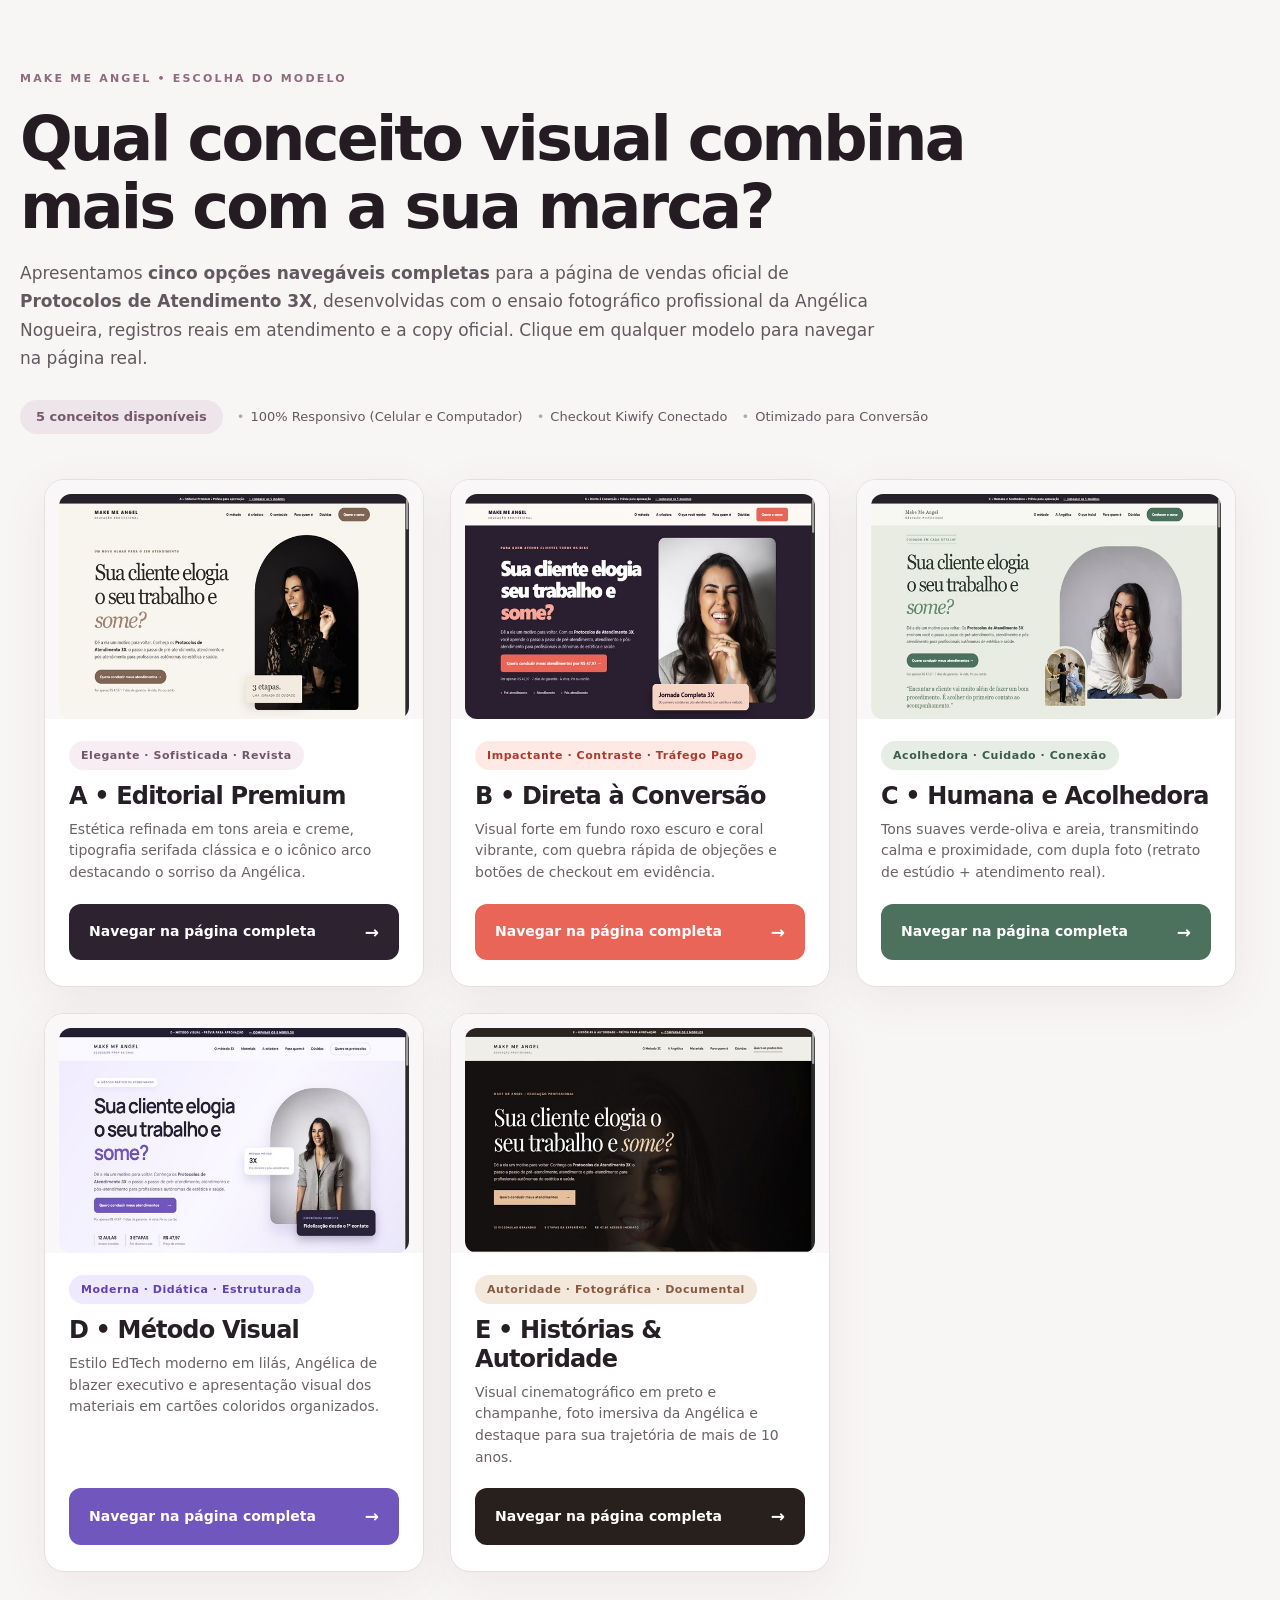
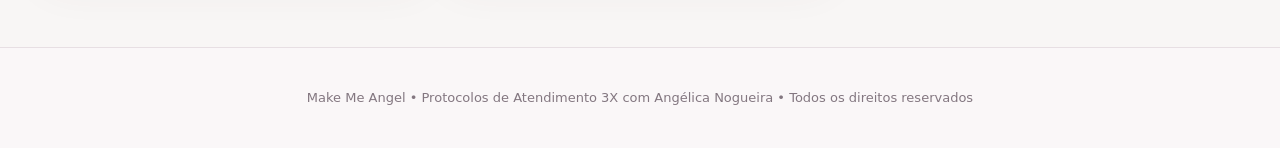
==== index.html @ 48aa1363 "Add files via upload" ====
<!doctype html>
<html lang="pt-BR">
<head>
  <meta charset="utf-8">
  <meta name="viewport" content="width=device-width,initial-scale=1">
  <meta name="robots" content="noindex,nofollow">
  <title>Make Me Angel — Modelos de Landing Page (Protocolos 3X)</title>
  <meta name="description" content="Cinco conceitos visuais completos para a página de vendas de Protocolos de Atendimento 3X com Angélica Nogueira.">
  <style>
    * { box-sizing: border-box; }
    body {
      background: #f8f6f5;
      color: #261f25;
      margin: 0;
      font: 16px/1.55 system-ui, -apple-system, "Segoe UI", Arial, sans-serif;
      -webkit-font-smoothing: antialiased;
    }
    a { color: inherit; }
    .wrap {
      max-width: 1240px;
      margin: 0 auto;
      padding: 0 24px;
    }
    .intro {
      padding: 70px 0 45px;
    }
    .eyebrow {
      font-weight: 850;
      font-size: 11px;
      letter-spacing: .2em;
      color: #906b7f;
      text-transform: uppercase;
    }
    .intro h1 {
      font-size: clamp(34px, 5vw, 62px);
      line-height: 1.1;
      letter-spacing: -.045em;
      max-width: 960px;
      margin: 18px 0;
      color: #241c22;
    }
    .intro p {
      color: #63585f;
      max-width: 860px;
      font-size: 17px;
      line-height: 1.65;
      margin: 0;
    }
    .intro .sub {
      display: flex;
      align-items: center;
      gap: 14px;
      margin-top: 28px;
      color: #675760;
      font-size: 13px;
      flex-wrap: wrap;
    }
    .intro .sub strong {
      border-radius: 90px;
      background: #eee5ea;
      color: #77576e;
      padding: 7px 16px;
      font-weight: 800;
    }
    .intro .sub span {
      display: inline-flex;
      align-items: center;
      gap: 6px;
    }
    .intro .sub span:before {
      content: "•";
      color: #b5a4ae;
    }
    .cards {
      display: grid;
      grid-template-columns: repeat(auto-fit, minmax(340px, 1fr));
      gap: 26px;
      padding-bottom: 75px;
    }
    .card {
      display: flex;
      flex-direction: column;
      background: white;
      border-radius: 20px;
      overflow: hidden;
      box-shadow: 0 12px 45px rgba(85, 58, 68, 0.08);
      border: 1px solid #e6dfe2;
      transition: transform .2s ease, box-shadow .2s ease;
    }
    .card:hover {
      transform: translateY(-4px);
      box-shadow: 0 20px 55px rgba(85, 58, 68, 0.14);
    }
    .image {
      display: block;
      padding: 14px 14px 0;
      background: #faf7f8;
    }
    .image img {
      width: 100%;
      height: 225px;
      object-fit: cover;
      object-position: top;
      border-radius: 12px;
      display: block;
      transition: filter .2s ease;
    }
    .card:hover .image img {
      filter: brightness(1.02);
    }
    .card-content {
      display: flex;
      flex: 1;
      flex-direction: column;
      padding: 22px 24px 26px;
    }
    .card h2 {
      font-size: 24px;
      line-height: 1.2;
      letter-spacing: -.035em;
      margin: 12px 0 8px;
    }
    .card p {
      color: #6b6166;
      font-size: 14px;
      line-height: 1.55;
      margin: 0 0 20px;
      flex: 1;
      min-height: 60px;
    }
    .pill {
      align-self: flex-start;
      color: #705668;
      background: #f7edf3;
      border-radius: 30px;
      padding: 6px 12px;
      font-size: 11px;
      font-weight: 800;
      letter-spacing: .05em;
    }
    .btn-group {
      display: flex;
      flex-direction: column;
      gap: 9px;
      margin-top: auto;
    }
    .button {
      display: flex;
      align-items: center;
      justify-content: space-between;
      text-decoration: none;
      background: #2d2230;
      color: #fff;
      border-radius: 12px;
      padding: 15px 20px;
      font-size: 14px;
      font-weight: 800;
      transition: background .15s ease, transform .15s ease;
    }
    .button:hover {
      background: #6b485d;
      transform: translateY(-1px);
    }
    .button span {
      font-size: 17px;
      transition: transform .15s ease;
    }
    .button:hover span {
      transform: translateX(4px);
    }
    footer {
      text-align: center;
      padding: 40px 24px;
      color: #837780;
      font-size: 13px;
      border-top: 1px solid #e7dfe3;
      background: #faf7f8;
    }
    @media (max-width: 768px) {
      .intro {
        padding: 45px 0 25px;
      }
      .intro h1 {
        font-size: 32px;
      }
      .cards {
        grid-template-columns: 1fr;
      }
    }
  </style>
</head>
<body>
  <header class="wrap intro">
    <div class="eyebrow">MAKE ME ANGEL • ESCOLHA DO MODELO</div>
    <h1>Qual conceito visual combina mais com a sua marca?</h1>
    <p>Apresentamos <strong>cinco opções navegáveis completas</strong> para a página de vendas oficial de <strong>Protocolos de Atendimento 3X</strong>, desenvolvidas com o ensaio fotográfico profissional da Angélica Nogueira, registros reais em atendimento e a copy oficial. Clique em qualquer modelo para navegar na página real.</p>
    <div class="sub">
      <strong>5 conceitos disponíveis</strong>
      <span>100% Responsivo (Celular e Computador)</span>
      <span>Checkout Kiwify Conectado</span>
      <span>Otimizado para Conversão</span>
    </div>
  </header>

  <main class="wrap">
    <section class="cards">
      <!-- Modelo A -->
      <article class="card">
        <a class="image" href="01-editorial/index.html">
          <img src="assets/preview-editorial.jpg" alt="Modelo A: Editorial Premium" loading="lazy">
        </a>
        <div class="card-content">
          <span class="pill">Elegante · Sofisticada · Revista</span>
          <h2>A • Editorial Premium</h2>
          <p>Estética refinada em tons areia e creme, tipografia serifada clássica e o icônico arco destacando o sorriso da Angélica.</p>
          <div class="btn-group">
            <a class="button" href="01-editorial/index.html">
              Navegar na página completa <span>→</span>
            </a>
          </div>
        </div>
      </article>

      <!-- Modelo B -->
      <article class="card">
        <a class="image" href="02-conversao/index.html">
          <img src="assets/preview-conversao.jpg" alt="Modelo B: Direta à Conversão" loading="lazy">
        </a>
        <div class="card-content">
          <span class="pill" style="background:#ffe9e5;color:#aa3a2e">Impactante · Contraste · Tráfego Pago</span>
          <h2>B • Direta à Conversão</h2>
          <p>Visual forte em fundo roxo escuro e coral vibrante, com quebra rápida de objeções e botões de checkout em evidência.</p>
          <div class="btn-group">
            <a class="button" href="02-conversao/index.html" style="background:#e96558">
              Navegar na página completa <span>→</span>
            </a>
          </div>
        </div>
      </article>

      <!-- Modelo C -->
      <article class="card">
        <a class="image" href="03-humana/index.html">
          <img src="assets/preview-humana.jpg" alt="Modelo C: Humana e Acolhedora" loading="lazy">
        </a>
        <div class="card-content">
          <span class="pill" style="background:#e6ede4;color:#3b5c47">Acolhedora · Cuidado · Conexão</span>
          <h2>C • Humana e Acolhedora</h2>
          <p>Tons suaves verde-oliva e areia, transmitindo calma e proximidade, com dupla foto (retrato de estúdio + atendimento real).</p>
          <div class="btn-group">
            <a class="button" href="03-humana/index.html" style="background:#4c715c">
              Navegar na página completa <span>→</span>
            </a>
          </div>
        </div>
      </article>

      <!-- Modelo D -->
      <article class="card">
        <a class="image" href="04-metodo-visual/index.html">
          <img src="assets/preview-metodo.jpg" alt="Modelo D: Método Visual" loading="lazy">
        </a>
        <div class="card-content">
          <span class="pill" style="background:#eee9fc;color:#6043b3">Moderna · Didática · Estruturada</span>
          <h2>D • Método Visual</h2>
          <p>Estilo EdTech moderno em lilás, Angélica de blazer executivo e apresentação visual dos materiais em cartões coloridos organizados.</p>
          <div class="btn-group">
            <a class="button" href="04-metodo-visual/index.html" style="background:#7156bd">
              Navegar na página completa <span>→</span>
            </a>
          </div>
        </div>
      </article>

      <!-- Modelo E -->
      <article class="card">
        <a class="image" href="05-historias-autoridade/index.html">
          <img src="assets/preview-historias.jpg" alt="Modelo E: Histórias e Autoridade" loading="lazy">
        </a>
        <div class="card-content">
          <span class="pill" style="background:#f4e7dc;color:#855a40">Autoridade · Fotográfica · Documental</span>
          <h2>E • Histórias & Autoridade</h2>
          <p>Visual cinematográfico em preto e champanhe, foto imersiva da Angélica e destaque para sua trajetória de mais de 10 anos.</p>
          <div class="btn-group">
            <a class="button" href="05-historias-autoridade/index.html" style="background:#28201c">
              Navegar na página completa <span>→</span>
            </a>
          </div>
        </div>
      </article>
    </section>
  </main>

  <footer>
    Make Me Angel • Protocolos de Atendimento 3X com Angélica Nogueira • Todos os direitos reservados
  </footer>
</body>
</html>
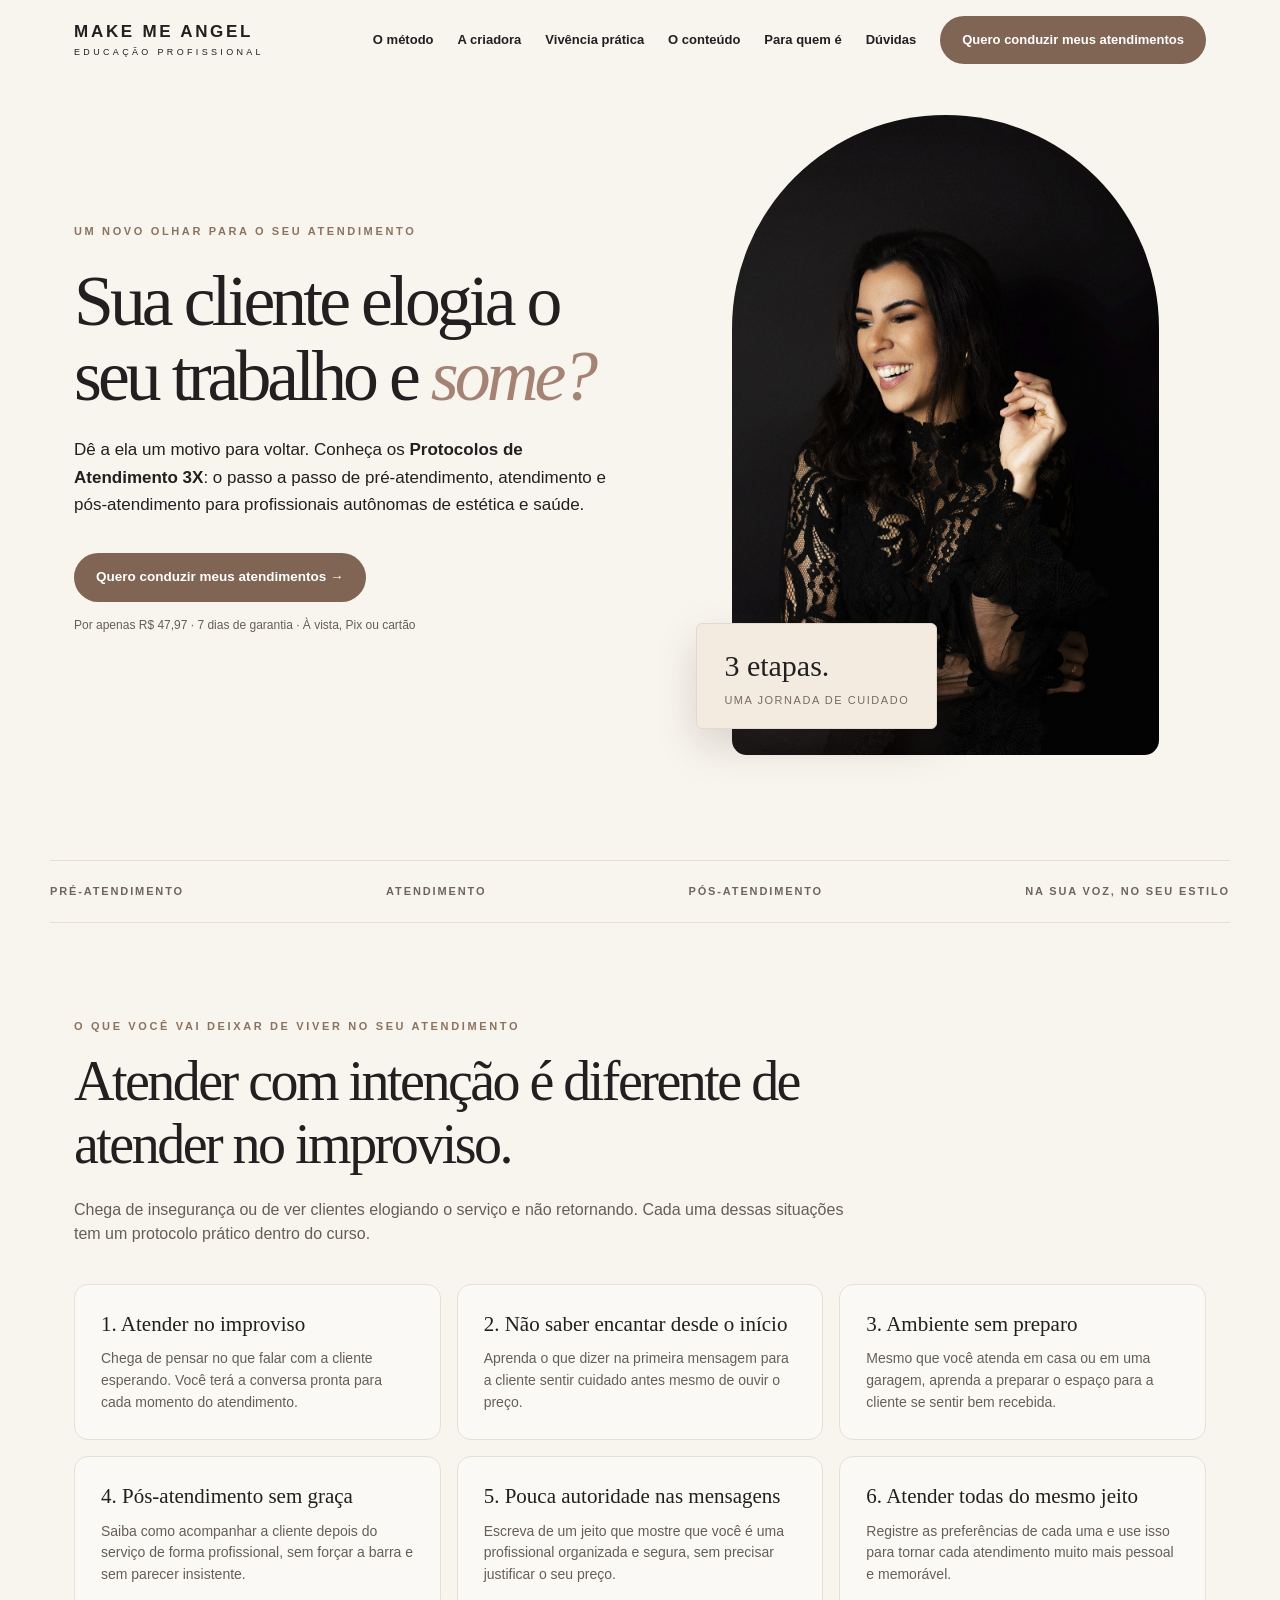
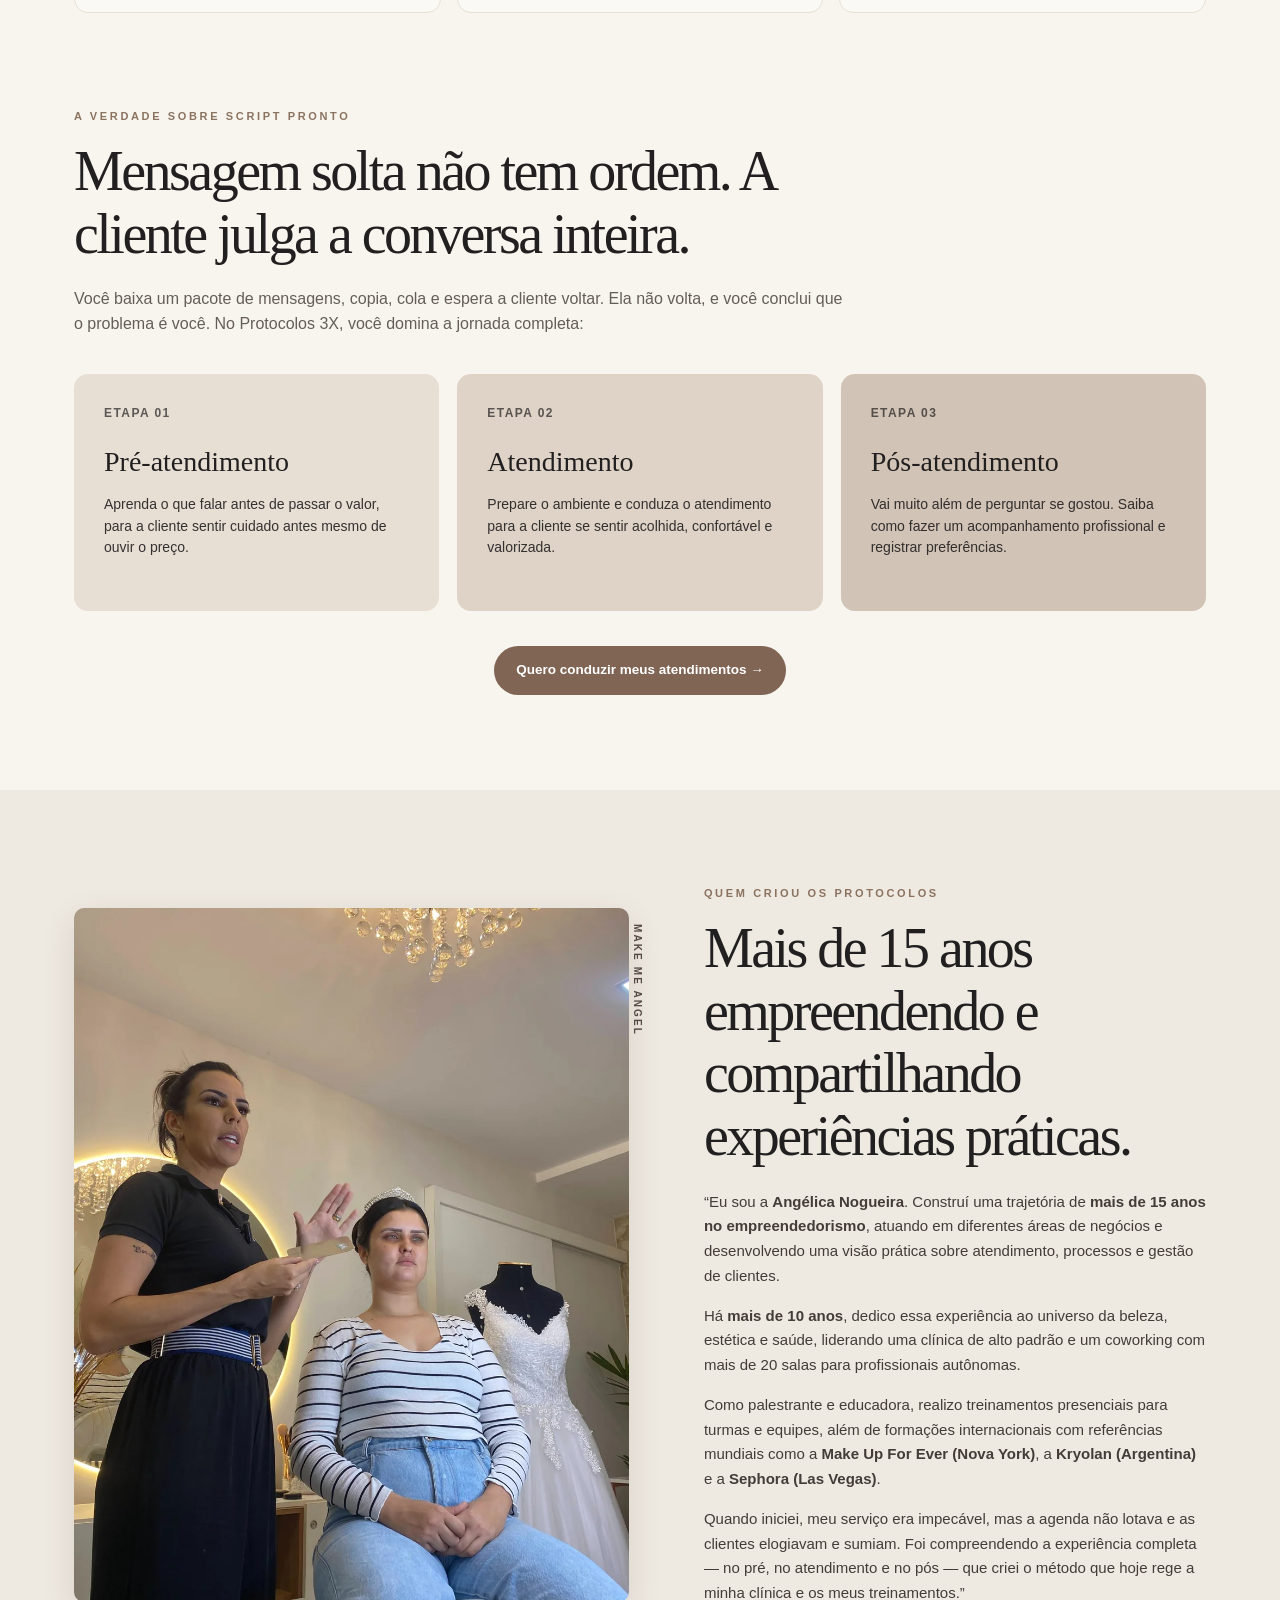
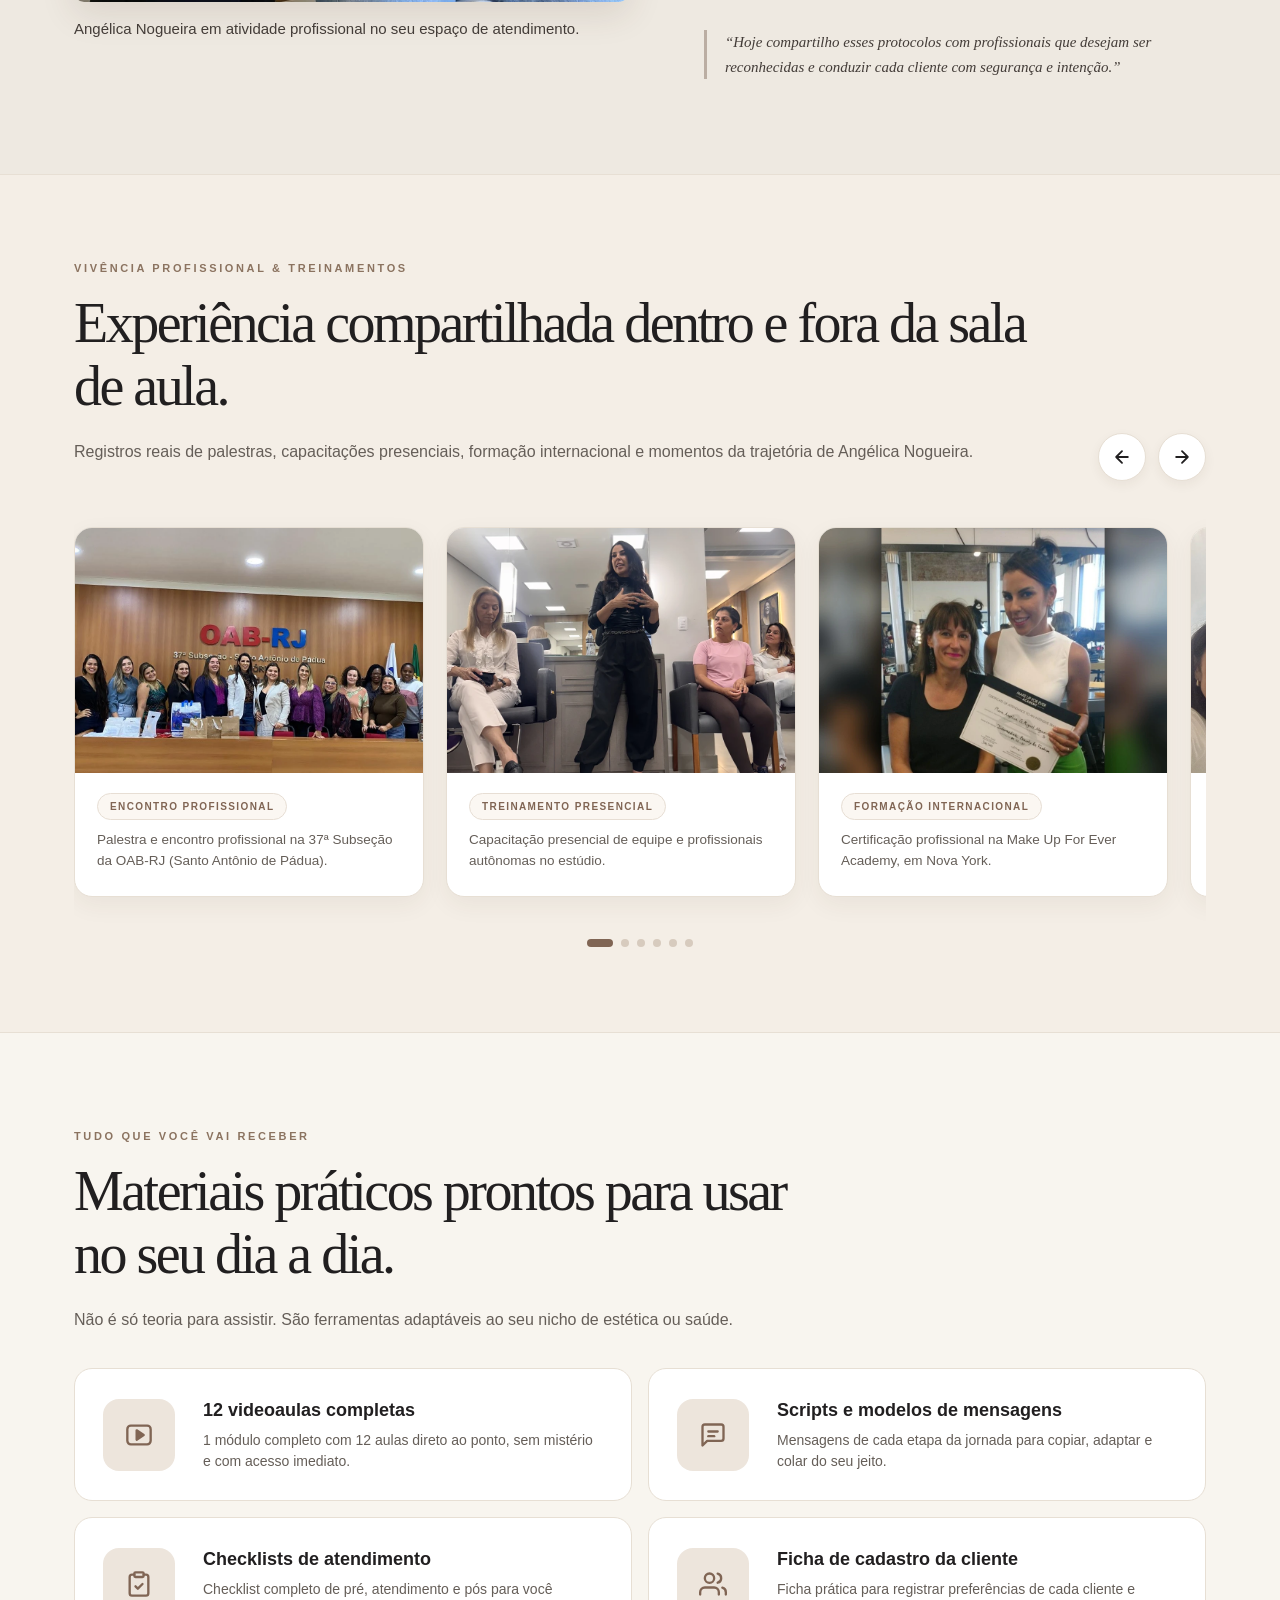
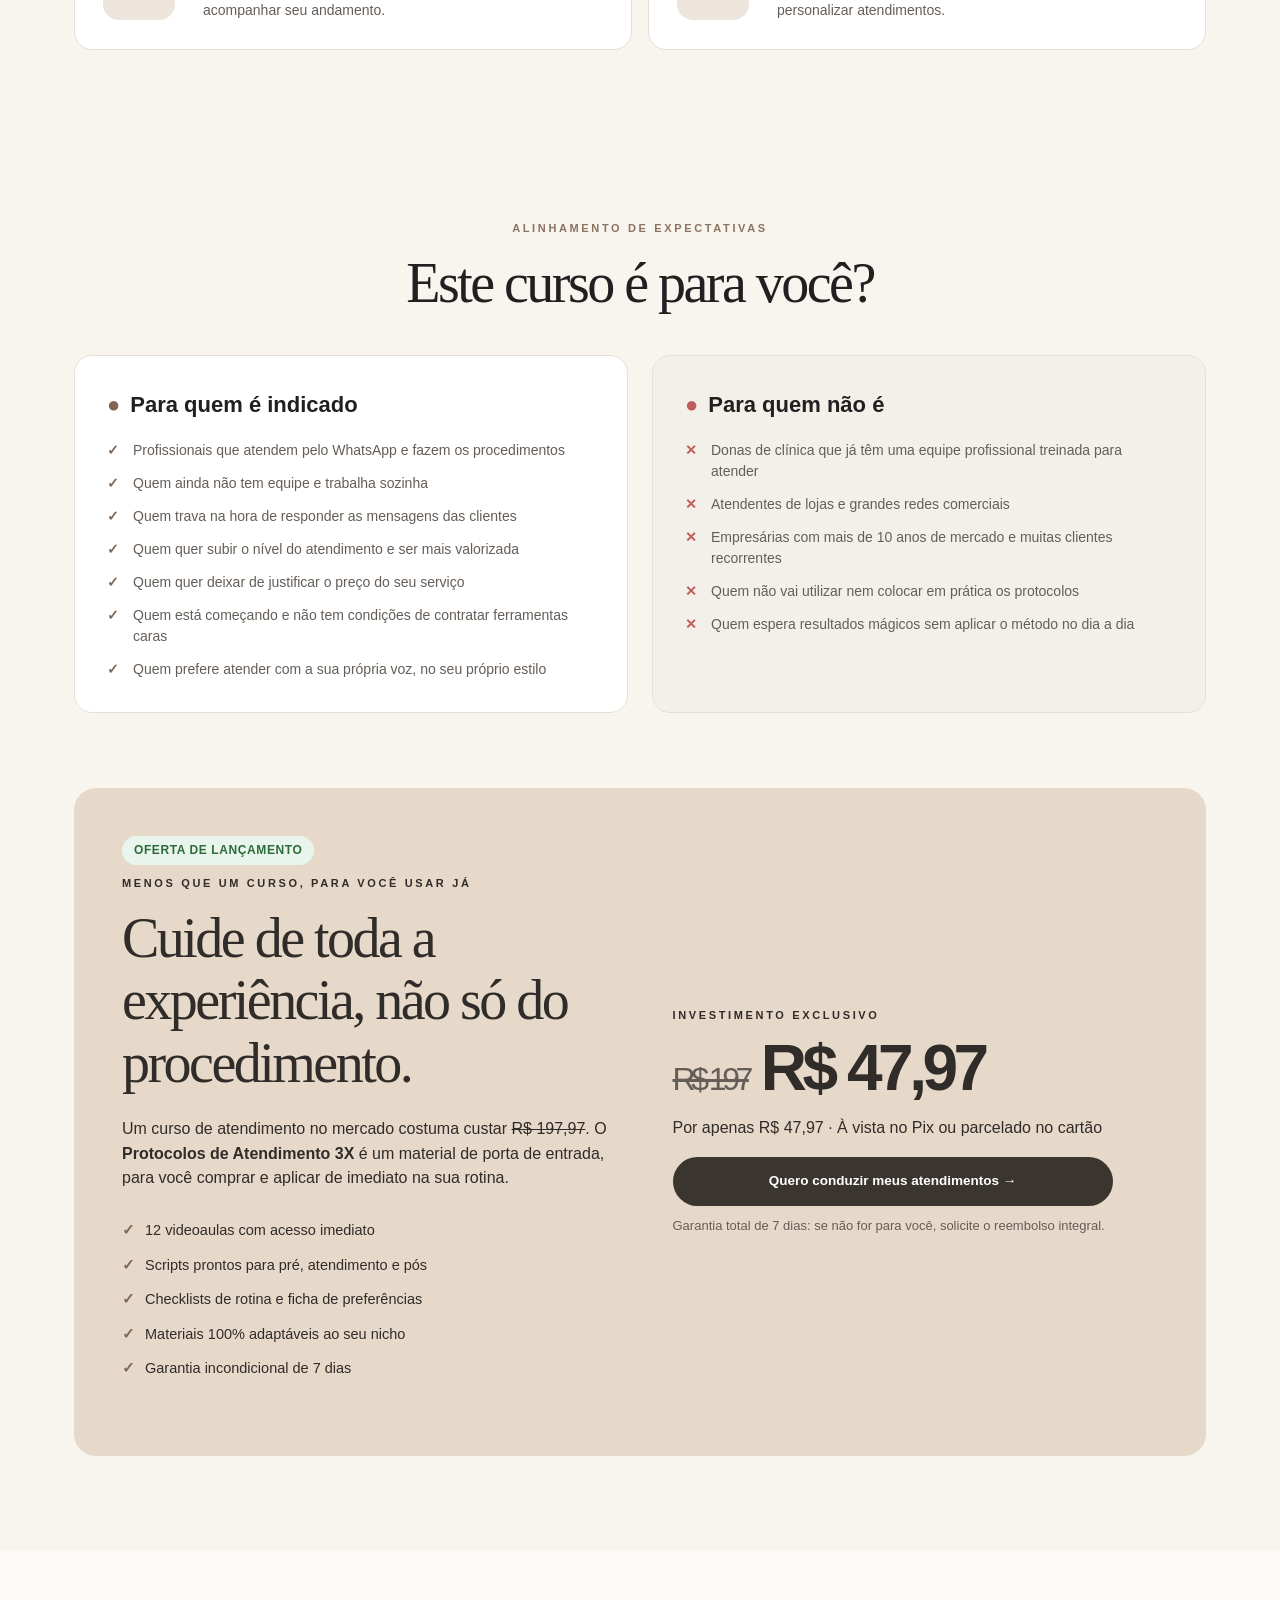
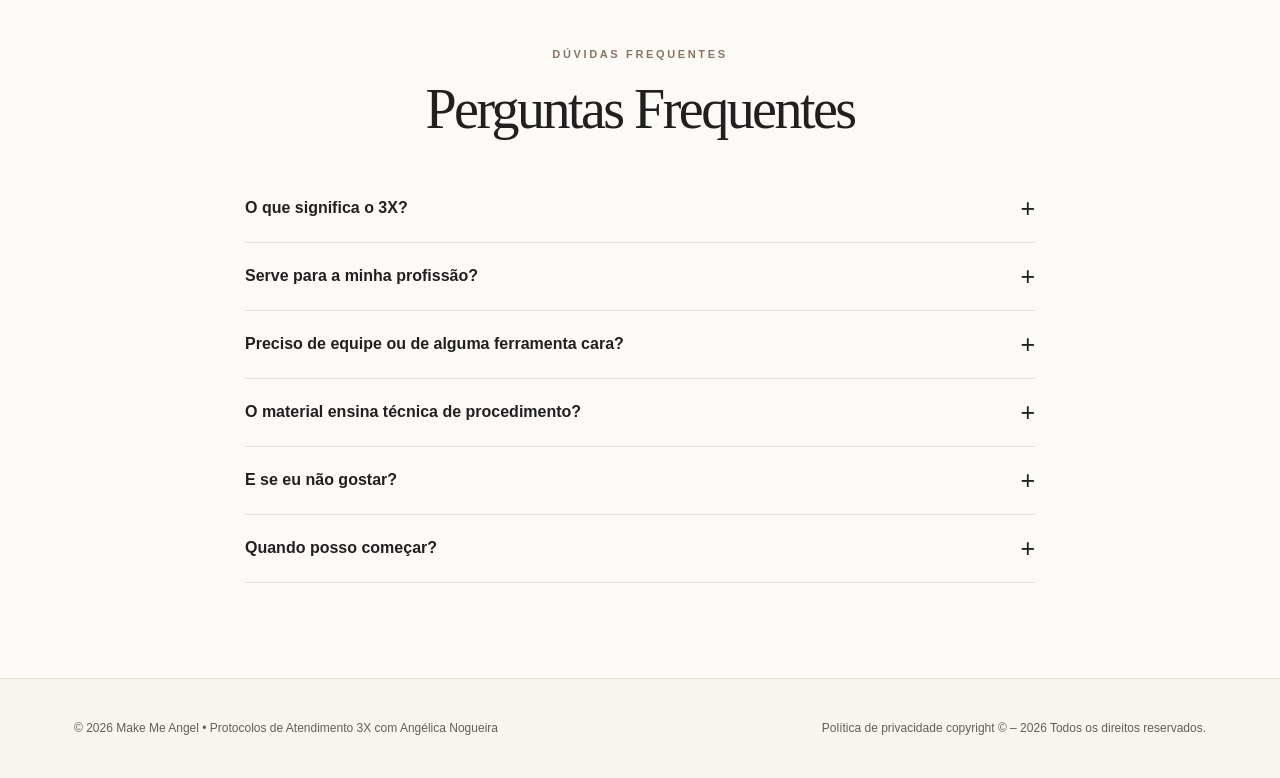
==== commit 9114a4af: "release: publish chosen editorial landing page as single root site" ====
--- a/index.html
+++ b/index.html
@@ -4,295 +4,1067 @@
   <meta charset="utf-8">
   <meta name="viewport" content="width=device-width,initial-scale=1">
   <meta name="robots" content="noindex,nofollow">
-  <title>Make Me Angel — Modelos de Landing Page (Protocolos 3X)</title>
-  <meta name="description" content="Cinco conceitos visuais completos para a página de vendas de Protocolos de Atendimento 3X com Angélica Nogueira.">
+  <meta name="theme-color" content="#f8f5ef">
+  <meta name="description" content="Protocolos de Atendimento 3X — O passo a passo de pré-atendimento, atendimento e pós-atendimento com Angélica Nogueira.">
+  <title>Protocolos de Atendimento 3X | Angélica Nogueira — Make Me Angel</title>
   <style>
-    * { box-sizing: border-box; }
-    body {
-      background: #f8f6f5;
-      color: #261f25;
-      margin: 0;
-      font: 16px/1.55 system-ui, -apple-system, "Segoe UI", Arial, sans-serif;
-      -webkit-font-smoothing: antialiased;
-    }
-    a { color: inherit; }
-    .wrap {
-      max-width: 1240px;
-      margin: 0 auto;
-      padding: 0 24px;
-    }
-    .intro {
-      padding: 70px 0 45px;
-    }
-    .eyebrow {
-      font-weight: 850;
-      font-size: 11px;
-      letter-spacing: .2em;
-      color: #906b7f;
-      text-transform: uppercase;
-    }
-    .intro h1 {
-      font-size: clamp(34px, 5vw, 62px);
-      line-height: 1.1;
-      letter-spacing: -.045em;
-      max-width: 960px;
-      margin: 18px 0;
-      color: #241c22;
-    }
-    .intro p {
-      color: #63585f;
-      max-width: 860px;
-      font-size: 17px;
-      line-height: 1.65;
-      margin: 0;
-    }
-    .intro .sub {
-      display: flex;
-      align-items: center;
-      gap: 14px;
-      margin-top: 28px;
-      color: #675760;
-      font-size: 13px;
-      flex-wrap: wrap;
-    }
-    .intro .sub strong {
-      border-radius: 90px;
-      background: #eee5ea;
-      color: #77576e;
-      padding: 7px 16px;
-      font-weight: 800;
-    }
-    .intro .sub span {
-      display: inline-flex;
-      align-items: center;
-      gap: 6px;
-    }
-    .intro .sub span:before {
-      content: "•";
-      color: #b5a4ae;
-    }
-    .cards {
-      display: grid;
-      grid-template-columns: repeat(auto-fit, minmax(340px, 1fr));
-      gap: 26px;
-      padding-bottom: 75px;
-    }
-    .card {
-      display: flex;
-      flex-direction: column;
-      background: white;
-      border-radius: 20px;
-      overflow: hidden;
-      box-shadow: 0 12px 45px rgba(85, 58, 68, 0.08);
-      border: 1px solid #e6dfe2;
-      transition: transform .2s ease, box-shadow .2s ease;
-    }
-    .card:hover {
-      transform: translateY(-4px);
-      box-shadow: 0 20px 55px rgba(85, 58, 68, 0.14);
-    }
-    .image {
-      display: block;
-      padding: 14px 14px 0;
-      background: #faf7f8;
-    }
-    .image img {
-      width: 100%;
-      height: 225px;
-      object-fit: cover;
-      object-position: top;
-      border-radius: 12px;
-      display: block;
-      transition: filter .2s ease;
-    }
-    .card:hover .image img {
-      filter: brightness(1.02);
-    }
-    .card-content {
-      display: flex;
-      flex: 1;
-      flex-direction: column;
-      padding: 22px 24px 26px;
-    }
-    .card h2 {
-      font-size: 24px;
-      line-height: 1.2;
-      letter-spacing: -.035em;
-      margin: 12px 0 8px;
-    }
-    .card p {
-      color: #6b6166;
-      font-size: 14px;
-      line-height: 1.55;
-      margin: 0 0 20px;
-      flex: 1;
-      min-height: 60px;
-    }
-    .pill {
-      align-self: flex-start;
-      color: #705668;
-      background: #f7edf3;
-      border-radius: 30px;
-      padding: 6px 12px;
-      font-size: 11px;
-      font-weight: 800;
-      letter-spacing: .05em;
-    }
-    .btn-group {
-      display: flex;
-      flex-direction: column;
-      gap: 9px;
-      margin-top: auto;
-    }
-    .button {
-      display: flex;
-      align-items: center;
-      justify-content: space-between;
-      text-decoration: none;
-      background: #2d2230;
-      color: #fff;
-      border-radius: 12px;
-      padding: 15px 20px;
-      font-size: 14px;
-      font-weight: 800;
-      transition: background .15s ease, transform .15s ease;
-    }
-    .button:hover {
-      background: #6b485d;
-      transform: translateY(-1px);
-    }
-    .button span {
-      font-size: 17px;
-      transition: transform .15s ease;
-    }
-    .button:hover span {
-      transform: translateX(4px);
-    }
-    footer {
-      text-align: center;
-      padding: 40px 24px;
-      color: #837780;
-      font-size: 13px;
-      border-top: 1px solid #e7dfe3;
-      background: #faf7f8;
-    }
-    @media (max-width: 768px) {
-      .intro {
-        padding: 45px 0 25px;
-      }
-      .intro h1 {
-        font-size: 32px;
-      }
-      .cards {
-        grid-template-columns: 1fr;
-      }
-    }
+/* BASE STYLES */
+:root {
+  --ink: #211f20;
+  --base: #f8f5ef;
+  --line: #e7dfd4;
+  --accent: #806554;
+  --textmuted: #655e58;
+  --kitbg: #ede5dc;
+  --max: 1180px;
+}
+* { box-sizing: border-box; }
+html { scroll-behavior: smooth; }
+body {
+  margin: 0;
+  color: var(--ink);
+  background: var(--base);
+  font-family: Inter, ui-sans-serif, -apple-system, BlinkMacSystemFont, "Segoe UI", Arial, sans-serif;
+  line-height: 1.55;
+  -webkit-font-smoothing: antialiased;
+}
+img { display: block; max-width: 100%; }
+a { color: inherit; }
+button, a { touch-action: manipulation; }
+.wrap { max-width: var(--max); margin-inline: auto; padding-inline: 24px; }
+.head {
+  display: flex;
+  align-items: center;
+  justify-content: space-between;
+  gap: 22px;
+  min-height: 80px;
+}
+.brand {
+  font-weight: 800;
+  font-size: 17px;
+  text-decoration: none;
+  letter-spacing: .16em;
+  line-height: 1.17;
+  white-space: nowrap;
+}
+.brand small {
+  display: block;
+  font-size: 9px;
+  letter-spacing: .37em;
+  font-weight: 500;
+  margin-top: 5px;
+}
+.nav { display: flex; align-items: center; gap: 24px; }
+.nav a { text-decoration: none; font-size: 13px; font-weight: 650; white-space: nowrap; }
+.nav a:hover { text-decoration: underline; }
+.btn {
+  display: inline-flex;
+  align-items: center;
+  justify-content: center;
+  text-decoration: none;
+  border-radius: 100px;
+  padding: 14px 22px;
+  font-size: 13.5px;
+  font-weight: 750;
+  min-height: 48px;
+  text-align: center;
+  transition: transform .15s ease, filter .15s ease, background .15s ease;
+  cursor: pointer;
+  border: 0;
+}
+.btn:hover { transform: translateY(-2px); filter: brightness(.96); }
+.btn:focus-visible, a:focus-visible, summary:focus-visible, button:focus-visible {
+  outline: 3px solid #d98568;
+  outline-offset: 4px;
+}
+.btn-primary { background: var(--accent); color: white; }
+.btn-outline { border: 1px solid currentColor; background: transparent; }
+.eyebrow {
+  font-size: 11px;
+  font-weight: 800;
+  text-transform: uppercase;
+  letter-spacing: .24em;
+}
+.muted { color: var(--textmuted); }
+.fine { font-size: 12px; color: var(--textmuted); }
+.section { padding-block: 95px; }
+.section-title {
+  font-size: clamp(34px, 4.5vw, 56px);
+  line-height: 1.12;
+  letter-spacing: -.043em;
+  font-weight: 680;
+  margin: 15px 0 22px;
+}
+.title-serif {
+  font-family: Georgia, "Times New Roman", serif;
+  font-weight: 400;
+  letter-spacing: -.045em;
+}
+.section-label { color: #8b7360; }
+.benefit-head { max-width: 770px; margin-bottom: 37px; }
+.content-head { max-width: 760px; margin-bottom: 36px; }
+
+/* TOP BAR */
+.preview-banner {
+  background: #26202a;
+  color: #fff;
+  display: flex;
+  align-items: center;
+  justify-content: center;
+  gap: 18px;
+  padding: 9px 18px;
+  text-align: center;
+  font-size: 11px;
+  font-weight: 650;
+  letter-spacing: .06em;
+}
+.preview-banner a { color: #fff; text-decoration: underline; }
+
+/* HERO */
+.hero { padding: 35px 0 105px; overflow: hidden; }
+.hero-grid {
+  display: grid;
+  grid-template-columns: 1fr .94fr;
+  gap: 58px;
+  align-items: center;
+}
+.hero h1 {
+  font-family: Georgia, "Times New Roman", serif;
+  font-weight: 400;
+  letter-spacing: -.055em;
+  line-height: 1.06;
+  font-size: clamp(48px, 5.6vw, 84px);
+  margin: 22px 0;
+}
+.hero h1 em { font-weight: 400; color: #a48374; font-style: italic; }
+.hero-copy { font-size: 17px; max-width: 540px; line-height: 1.6; }
+.hero .btn { min-width: 290px; margin-top: 18px; }
+.hero-visual { position: relative; max-width: 520px; margin-inline: auto; }
+.hero-visual img {
+  height: 640px;
+  object-fit: cover;
+  width: 100%;
+  border-radius: 260px 260px 18px 18px;
+  object-position: 50% 20%;
+}
+.hero-visual:before {
+  content: '';
+  position: absolute;
+  width: 84%;
+  height: 80%;
+  border: 1px solid #bbaea3;
+  border-radius: 260px 260px 15px 15px;
+  left: 12%;
+  top: 7%;
+  transform: rotate(5deg);
+  z-index: -1;
+}
+.hero-stamp {
+  position: absolute;
+  bottom: 26px;
+  left: -36px;
+  background: #f3ebdf;
+  padding: 19px 27px;
+  border-radius: 6px;
+  box-shadow: 0 16px 40px rgba(76, 49, 37, 0.18);
+  border: 1px solid #e2dad0;
+}
+.hero-stamp b {
+  font-family: Georgia, serif;
+  font-size: 30px;
+  font-weight: 400;
+  display: block;
+}
+.hero-stamp span {
+  display: block;
+  font-size: 11px;
+  letter-spacing: .14em;
+  text-transform: uppercase;
+  color: #7a6a60;
+  margin-top: 2px;
+}
+
+/* EDITORIAL RULE */
+.editorial-rule {
+  border-top: 1px solid var(--line);
+  border-bottom: 1px solid var(--line);
+  padding: 22px 0;
+  display: flex;
+  gap: 30px;
+  justify-content: space-between;
+  font-size: 11px;
+  letter-spacing: .17em;
+  text-transform: uppercase;
+  font-weight: 700;
+  color: #70655e;
+}
+
+/* PAIN POINTS */
+.pain-grid {
+  display: grid;
+  grid-template-columns: repeat(3, minmax(0, 1fr));
+  gap: 16px;
+}
+.pain {
+  padding: 26px;
+  border: 1px solid var(--line);
+  border-radius: 14px;
+  background: #fbf9f5;
+}
+.pain strong {
+  font-family: Georgia, serif;
+  font-weight: 400;
+  font-size: 21px;
+  line-height: 1.25;
+  display: block;
+}
+.pain p { font-size: 14px; color: var(--textmuted); margin: 11px 0 0; line-height: 1.55; }
+
+/* 3 ETAPAS */
+.three {
+  display: grid;
+  grid-template-columns: repeat(3, minmax(0, 1fr));
+  gap: 18px;
+}
+.stage {
+  padding: 30px;
+  border-radius: 14px;
+  background: #e8dfd4;
+  min-height: 237px;
+}
+.stage:nth-child(2) { background: #ded3c6; }
+.stage:nth-child(3) { background: #d1c3b5; }
+.stage .num {
+  font-weight: 800;
+  font-size: 12px;
+  letter-spacing: .12em;
+  opacity: .7;
+}
+.stage h3 {
+  font-family: Georgia, serif;
+  font-size: 28px;
+  font-weight: 400;
+  margin: 18px 0 10px;
+}
+.stage p { font-size: 14px; opacity: .9; margin: 0; line-height: 1.55; }
+
+/* ABOUT SECTION */
+.about { background: #eee9e1; }
+.split {
+  display: grid;
+  grid-template-columns: 1.05fr .95fr;
+  gap: 75px;
+  align-items: center;
+}
+.about-photo { position: relative; }
+.about-photo img {
+  aspect-ratio: 4/5;
+  object-fit: cover;
+  border-radius: 10px;
+  object-position: center;
+  width: 100%;
+  box-shadow: 0 12px 35px rgba(76, 49, 37, 0.12);
+}
+.about-photo:after {
+  content: 'MAKE ME ANGEL';
+  position: absolute;
+  top: 16px;
+  right: -16px;
+  writing-mode: vertical-rl;
+  font-size: 10px;
+  letter-spacing: .21em;
+  color: #554a42;
+  font-weight: 700;
+}
+.about h2 { font-family: Georgia, serif; font-weight: 400; }
+.about p { font-size: 15px; line-height: 1.65; color: #433c38; }
+.about-quote {
+  font-family: Georgia, serif;
+  font-size: 22px;
+  font-style: italic;
+  line-height: 1.45;
+  color: #755c4b;
+  border-left: 3px solid #bbaea3;
+  padding-left: 18px;
+  margin: 24px 0 0;
+}
+
+/* HORIZONTAL GALLERY / CAROUSEL */
+.gallery-section {
+  background: #f4eee6;
+  border-top: 1px solid var(--line);
+  border-bottom: 1px solid var(--line);
+  padding-block: 85px;
+}
+.gallery-header {
+  display: flex;
+  align-items: flex-end;
+  justify-content: space-between;
+  gap: 30px;
+  margin-bottom: 36px;
+}
+.gallery-controls {
+  display: flex;
+  gap: 12px;
+  flex-shrink: 0;
+}
+.gallery-btn {
+  background: white;
+  border: 1px solid var(--line);
+  border-radius: 50%;
+  width: 48px;
+  height: 48px;
+  cursor: pointer;
+  display: flex;
+  align-items: center;
+  justify-content: center;
+  color: var(--ink);
+  transition: all .2s ease;
+  box-shadow: 0 4px 12px rgba(76, 49, 37, 0.06);
+}
+.gallery-btn:hover {
+  background: var(--accent);
+  color: white;
+  border-color: var(--accent);
+  transform: translateY(-2px);
+  box-shadow: 0 8px 18px rgba(76, 49, 37, 0.15);
+}
+.gallery-track {
+  display: flex;
+  gap: 22px;
+  overflow-x: auto;
+  scroll-snap-type: x mandatory;
+  padding: 10px 4px 28px;
+  -webkit-overflow-scrolling: touch;
+  scroll-behavior: smooth;
+  scrollbar-width: thin;
+  scrollbar-color: #d7cbbe transparent;
+}
+.gallery-track::-webkit-scrollbar {
+  height: 6px;
+}
+.gallery-track::-webkit-scrollbar-thumb {
+  background: #d7cbbe;
+  border-radius: 10px;
+}
+.gallery-card {
+  flex: 0 0 350px;
+  scroll-snap-align: start;
+  background: white;
+  border-radius: 18px;
+  overflow: hidden;
+  border: 1px solid var(--line);
+  box-shadow: 0 8px 25px rgba(76, 49, 37, 0.06);
+  display: flex;
+  flex-direction: column;
+  transition: transform .25s ease, box-shadow .25s ease;
+}
+.gallery-card:hover {
+  transform: translateY(-4px);
+  box-shadow: 0 16px 36px rgba(76, 49, 37, 0.12);
+}
+.gallery-img-box {
+  height: 245px;
+  width: 100%;
+  background: #ede5dc;
+  overflow: hidden;
+  position: relative;
+}
+.gallery-img-box img {
+  width: 100%;
+  height: 100%;
+  object-fit: cover;
+  object-position: center;
+  transition: transform .35s ease;
+}
+.gallery-card:hover .gallery-img-box img {
+  transform: scale(1.03);
+}
+.gallery-info {
+  padding: 20px 22px 24px;
+  display: flex;
+  flex-direction: column;
+  gap: 10px;
+  flex: 1;
+  justify-content: space-between;
+}
+.gallery-badge {
+  display: inline-block;
+  font-size: 10px;
+  font-weight: 800;
+  letter-spacing: .14em;
+  text-transform: uppercase;
+  color: var(--accent);
+  background: #fbf7f2;
+  border: 1px solid #e7ded4;
+  border-radius: 100px;
+  padding: 5px 12px;
+  align-self: flex-start;
+}
+.gallery-caption {
+  font-size: 13.5px;
+  line-height: 1.55;
+  color: var(--textmuted);
+  margin: 0;
+}
+.gallery-dots {
+  display: flex;
+  justify-content: center;
+  gap: 8px;
+  margin-top: 14px;
+}
+.gallery-dots .dot {
+  width: 8px;
+  height: 8px;
+  border-radius: 50%;
+  background: #d7cbbe;
+  transition: all .25s ease;
+}
+.gallery-dots .dot.active {
+  width: 26px;
+  border-radius: 10px;
+  background: var(--accent);
+}
+
+/* MATERIALS / CONTENT */
+.kit-grid { display: grid; grid-template-columns: 1fr 1fr; gap: 16px; }
+.kit {
+  border: 1px solid var(--line);
+  border-radius: 18px;
+  padding: 28px;
+  display: grid;
+  grid-template-columns: 80px 1fr;
+  align-items: center;
+  gap: 20px;
+  background: white;
+}
+.kit .symbol {
+  display: flex;
+  align-items: center;
+  justify-content: center;
+  background: var(--kitbg, #eee);
+  border-radius: 16px;
+  width: 72px;
+  height: 72px;
+  color: var(--accent);
+  flex-shrink: 0;
+}
+.kit .symbol svg {
+  width: 28px;
+  height: 28px;
+  display: block;
+}
+.kit strong { font-size: 18px; }
+.kit p { margin: 5px 0 0; color: var(--textmuted); font-size: 14px; line-height: 1.5; }
+
+/* AUDIENCE */
+.audience-section { padding-block: 75px; }
+.audience-grid { display: grid; grid-template-columns: 1fr 1fr; gap: 24px; }
+.audience-card { padding: 32px; border-radius: 18px; border: 1px solid var(--line); background: white; }
+.audience-card.is-not { background: rgba(0,0,0,0.02); }
+.audience-card h3 { font-size: 22px; margin: 0 0 18px; display: flex; align-items: center; gap: 10px; }
+.audience-card ul { list-style: none; padding: 0; margin: 0; display: grid; gap: 12px; font-size: 14px; }
+.audience-card li { position: relative; padding-left: 26px; color: var(--textmuted); line-height: 1.5; }
+.audience-card li:before { position: absolute; left: 0; font-weight: 900; }
+.audience-card.is-for li:before { content: '✓'; color: var(--accent); }
+.audience-card.is-not li:before { content: '✕'; color: #c05c5c; }
+
+/* OFFER */
+.offer { padding: 48px; border-radius: 22px; background: #e6d9c9; color: #302c29; }
+.columns { display: grid; grid-template-columns: repeat(2, minmax(0, 1fr)); align-items: center; gap: 65px; }
+.price-badge {
+  display: inline-flex;
+  align-items: center;
+  padding: 5px 12px;
+  border-radius: 100px;
+  background: #e9f5ec;
+  color: #2c6b38;
+  font-size: 12px;
+  font-weight: 800;
+  letter-spacing: .05em;
+  margin-bottom: 10px;
+}
+.price {
+  font-size: clamp(48px, 5vw, 72px);
+  font-weight: 800;
+  letter-spacing: -.07em;
+  line-height: 1;
+  margin: 12px 0;
+}
+.price-compare {
+  display: inline-block;
+  text-decoration: line-through;
+  color: var(--textmuted);
+  font-size: .5em;
+  margin-right: 12px;
+  font-weight: 500;
+}
+.offer ul { list-style: none; padding: 0; margin: 28px 0; display: grid; gap: 12px; font-size: 14.5px; }
+.offer li:before { content: '✓'; font-weight: 900; margin-right: 10px; color: var(--accent); }
+.offer .btn { width: 100%; max-width: 440px; background: #3a352f; color: white; }
+.offer .btn:hover { background: #231f1c; }
+.noted { display: block; color: var(--textmuted); font-size: 13px; margin-top: 10px; }
+
+/* FAQ */
+.faq-section { background: #fcfaf7; }
+.faq-list { max-width: 790px; margin: 35px auto 0; }
+.faq-list details { padding: 21px 0; border-bottom: 1px solid var(--line); }
+.faq-list summary {
+  cursor: pointer;
+  list-style: none;
+  font-weight: 700;
+  font-size: 16px;
+  display: flex;
+  justify-content: space-between;
+  gap: 16px;
+}
+.faq-list summary:after { content: '+'; font-size: 25px; line-height: 1; font-weight: 400; }
+.faq-list details[open] summary:after { content: '−'; }
+.faq-list p { color: var(--textmuted); font-size: 14px; margin: 16px 26px 2px 0; line-height: 1.6; }
+
+/* FOOTER */
+.footer { padding: 40px 0; border-top: 1px solid var(--line); font-size: 12px; color: var(--textmuted); }
+.footer .wrap { display: flex; justify-content: space-between; gap: 20px; flex-wrap: wrap; }
+
+/* MOBILE CTA */
+.mobile-cta { display: none; }
+
+section { scroll-margin-top: 60px; }
+
+/* RESPONSIVE */
+@media (max-width: 1060px) {
+  .nav { gap: 16px; }
+  .nav a:not(.btn) { font-size: 12px; }
+}
+@media (max-width: 920px) {
+  .columns, .split { grid-template-columns: 1fr; gap: 42px; }
+  .nav a:not(.btn) { display: none; }
+  .three, .pain-grid { grid-template-columns: 1fr 1fr; }
+  .section { padding-block: 75px; }
+  .kit-grid { grid-template-columns: 1fr; }
+  .wrap { padding-inline: 20px; }
+  .hero-grid { grid-template-columns: 1fr; gap: 35px; }
+  .hero { padding: 28px 0 75px; }
+  .hero-visual { width: 78%; max-width: 470px; }
+  .hero h1 { font-size: clamp(44px, 8vw, 68px); }
+  .editorial-rule { flex-wrap: wrap; justify-content: center; }
+  .hero-stamp { left: -25px; }
+}
+@media (max-width: 768px) {
+  .head { min-height: 60px; justify-content: center; padding-block: 14px; }
+  .head .nav { display: none; }
+  .brand { display: flex; flex-direction: column; align-items: center; text-align: center; }
+  .audience-grid { grid-template-columns: 1fr; }
+  .gallery-header { flex-direction: column; align-items: flex-start; gap: 16px; }
+  .gallery-controls { display: none; }
+  .gallery-card { flex: 0 0 85vw; max-width: 330px; }
+  .gallery-img-box { height: 215px; }
+}
+@media (max-width: 610px) {
+  .head { min-height: 67px; }
+  .head .btn { padding: 9px 15px; min-height: 39px; font-size: 11.5px; }
+  .brand { font-size: 13px; letter-spacing: .1em; }
+  .brand small { font-size: 7px; }
+  .preview-banner { font-size: 10px; line-height: 1.35; }
+  .section { padding-block: 62px; }
+  .section-title { font-size: 34px; }
+  .three, .pain-grid { grid-template-columns: 1fr; }
+  .pain { padding: 23px; }
+  .stage { padding: 24px; }
+  .kit { grid-template-columns: 54px 1fr; padding: 18px; gap: 12px; }
+  .kit .symbol { width: 54px; height: 54px; }
+  .kit .symbol svg { width: 22px; height: 22px; }
+  .kit strong { font-size: 15px; }
+  .kit p { font-size: 12px; }
+  .offer { padding: 29px 22px; }
+  .hero h1 { font-size: 42px; }
+  .hero-visual { width: 92%; }
+  .hero-visual img { height: 465px; }
+  .hero-stamp { left: -12px; bottom: 18px; padding: 14px 20px; }
+  .hero-stamp b { font-size: 24px; }
+  .hero-stamp span { font-size: 9px; }
+  .editorial-rule { gap: 11px; text-align: center; font-size: 9px; }
+  .mobile-cta {
+    display: flex;
+    position: fixed;
+    inset: auto 0 0;
+    z-index: 30;
+    background: #fff;
+    border-top: 1px solid #ddd;
+    padding: 9px 16px calc(9px + env(safe-area-inset-bottom));
+    align-items: center;
+    justify-content: space-between;
+    box-shadow: 0 -8px 24px rgba(0,0,0,0.08);
+  }
+  .mobile-cta .btn { padding: 10px 16px; font-size: 12px; min-height: 42px; }
+  .mobile-cta small { display: block; color: #5e5960; font-size: 10px; line-height: 1.2; }
+  .mobile-cta strong { font-size: 17px; }
+  .footer { padding-bottom: 100px; }
+}
+@media (prefers-reduced-motion: reduce) {
+  * { scroll-behavior: auto !important; transition: none !important; }
+}
   </style>
 </head>
 <body>
-  <header class="wrap intro">
-    <div class="eyebrow">MAKE ME ANGEL • ESCOLHA DO MODELO</div>
-    <h1>Qual conceito visual combina mais com a sua marca?</h1>
-    <p>Apresentamos <strong>cinco opções navegáveis completas</strong> para a página de vendas oficial de <strong>Protocolos de Atendimento 3X</strong>, desenvolvidas com o ensaio fotográfico profissional da Angélica Nogueira, registros reais em atendimento e a copy oficial. Clique em qualquer modelo para navegar na página real.</p>
-    <div class="sub">
-      <strong>5 conceitos disponíveis</strong>
-      <span>100% Responsivo (Celular e Computador)</span>
-      <span>Checkout Kiwify Conectado</span>
-      <span>Otimizado para Conversão</span>
+  <header class="wrap head">
+    <a class="brand" href="#inicio" aria-label="Make Me Angel, voltar ao topo">
+      MAKE ME ANGEL
+      <small>EDUCAÇÃO PROFISSIONAL</small>
+    </a>
+    <nav class="nav" aria-label="Navegação">
+      <a href="#metodo">O método</a>
+      <a href="#angelica">A criadora</a>
+      <a href="#experiencia">Vivência prática</a>
+      <a href="#conteudo">O conteúdo</a>
+      <a href="#publico">Para quem é</a>
+      <a href="#perguntas">Dúvidas</a>
+      <a class="btn btn-primary" href="#oferta">Quero conduzir meus atendimentos</a>
+    </nav>
+  </header>
+
+  <main>
+    <!-- HERO SECTION -->
+    <section class="hero" id="inicio">
+      <div class="wrap hero-grid">
+        <div>
+          <div class="eyebrow section-label">Um novo olhar para o seu atendimento</div>
+          <h1>Sua cliente elogia o seu trabalho e <em>some?</em></h1>
+          <p class="hero-copy">Dê a ela um motivo para voltar. Conheça os <strong>Protocolos de Atendimento 3X</strong>: o passo a passo de pré-atendimento, atendimento e pós-atendimento para profissionais autônomas de estética e saúde.</p>
+          <a class="btn btn-primary" href="#oferta">Quero conduzir meus atendimentos →</a>
+          <p class="fine" style="margin-top:14px">Por apenas R$ 47,97 · 7 dias de garantia · À vista, Pix ou cartão</p>
+        </div>
+        <div class="hero-visual">
+          <img src="assets/hero-editorial.jpg" alt="Angélica Nogueira, criadora dos Protocolos de Atendimento 3X" fetchpriority="high">
+          <div class="hero-stamp">
+            <b>3 etapas.</b>
+            <span>Uma jornada de cuidado</span>
+          </div>
+        </div>
+      </div>
+    </section>
+
+    <!-- EDITORIAL BANNER RULE -->
+    <div class="wrap editorial-rule">
+      <span>Pré-atendimento</span>
+      <span>Atendimento</span>
+      <span>Pós-atendimento</span>
+      <span>Na sua voz, no seu estilo</span>
     </div>
-  </header>
-
-  <main class="wrap">
-    <section class="cards">
-      <!-- Modelo A -->
-      <article class="card">
-        <a class="image" href="01-editorial/index.html">
-          <img src="assets/preview-editorial.jpg" alt="Modelo A: Editorial Premium" loading="lazy">
-        </a>
-        <div class="card-content">
-          <span class="pill">Elegante · Sofisticada · Revista</span>
-          <h2>A • Editorial Premium</h2>
-          <p>Estética refinada em tons areia e creme, tipografia serifada clássica e o icônico arco destacando o sorriso da Angélica.</p>
-          <div class="btn-group">
-            <a class="button" href="01-editorial/index.html">
-              Navegar na página completa <span>→</span>
-            </a>
+
+    <!-- METODO / DORES -->
+    <section class="section" id="metodo">
+      <div class="wrap">
+        <div class="benefit-head">
+          <div class="eyebrow section-label">O que você vai deixar de viver no seu atendimento</div>
+          <h2 class="section-title title-serif">Atender com intenção é diferente de atender no improviso.</h2>
+          <p class="muted">Chega de insegurança ou de ver clientes elogiando o serviço e não retornando. Cada uma dessas situações tem um protocolo prático dentro do curso.</p>
+        </div>
+        <div class="pain-grid">
+          <article class="pain">
+            <strong>1. Atender no improviso</strong>
+            <p>Chega de pensar no que falar com a cliente esperando. Você terá a conversa pronta para cada momento do atendimento.</p>
+          </article>
+          <article class="pain">
+            <strong>2. Não saber encantar desde o início</strong>
+            <p>Aprenda o que dizer na primeira mensagem para a cliente sentir cuidado antes mesmo de ouvir o preço.</p>
+          </article>
+          <article class="pain">
+            <strong>3. Ambiente sem preparo</strong>
+            <p>Mesmo que você atenda em casa ou em uma garagem, aprenda a preparar o espaço para a cliente se sentir bem recebida.</p>
+          </article>
+          <article class="pain">
+            <strong>4. Pós-atendimento sem graça</strong>
+            <p>Saiba como acompanhar a cliente depois do serviço de forma profissional, sem forçar a barra e sem parecer insistente.</p>
+          </article>
+          <article class="pain">
+            <strong>5. Pouca autoridade nas mensagens</strong>
+            <p>Escreva de um jeito que mostre que você é uma profissional organizada e segura, sem precisar justificar o seu preço.</p>
+          </article>
+          <article class="pain">
+            <strong>6. Atender todas do mesmo jeito</strong>
+            <p>Registre as preferências de cada uma e use isso para tornar cada atendimento muito mais pessoal e memorável.</p>
+          </article>
+        </div>
+      </div>
+    </section>
+
+    <!-- AS 3 ETAPAS -->
+    <section class="section" style="padding-top:0">
+      <div class="wrap">
+        <div class="benefit-head">
+          <div class="eyebrow section-label">A verdade sobre script pronto</div>
+          <h2 class="section-title title-serif">Mensagem solta não tem ordem. A cliente julga a conversa inteira.</h2>
+          <p class="muted">Você baixa um pacote de mensagens, copia, cola e espera a cliente voltar. Ela não volta, e você conclui que o problema é você. No Protocolos 3X, você domina a jornada completa:</p>
+        </div>
+        <div class="three">
+          <article class="stage">
+            <div class="num">ETAPA 01</div>
+            <h3>Pré-atendimento</h3>
+            <p>Aprenda o que falar antes de passar o valor, para a cliente sentir cuidado antes mesmo de ouvir o preço.</p>
+          </article>
+          <article class="stage">
+            <div class="num">ETAPA 02</div>
+            <h3>Atendimento</h3>
+            <p>Prepare o ambiente e conduza o atendimento para a cliente se sentir acolhida, confortável e valorizada.</p>
+          </article>
+          <article class="stage">
+            <div class="num">ETAPA 03</div>
+            <h3>Pós-atendimento</h3>
+            <p>Vai muito além de perguntar se gostou. Saiba como fazer um acompanhamento profissional e registrar preferências.</p>
+          </article>
+        </div>
+        <div style="text-align:center;margin-top:35px">
+          <a class="btn btn-primary" href="#oferta">Quero conduzir meus atendimentos →</a>
+        </div>
+      </div>
+    </section>
+
+    <!-- SOBRE ANGÉLICA (AUTORIDADE REPOSICIONADA) -->
+    <section class="section about" id="angelica">
+      <div class="wrap split">
+        <div class="about-photo">
+          <img src="assets/demonstracao.webp" loading="lazy" alt="Angélica Nogueira demonstrando atendimento prático no estúdio">
+          <p class="photo-credit">Angélica Nogueira em atividade profissional no seu espaço de atendimento.</p>
+        </div>
+        <div>
+          <div class="eyebrow section-label">QUEM CRIOU OS PROTOCOLOS</div>
+          <h2 class="section-title title-serif">Mais de 15 anos empreendendo e compartilhando experiências práticas.</h2>
+          <p>“Eu sou a <strong>Angélica Nogueira</strong>. Construí uma trajetória de <strong>mais de 15 anos no empreendedorismo</strong>, atuando em diferentes áreas de negócios e desenvolvendo uma visão prática sobre atendimento, processos e gestão de clientes.</p>
+          <p>Há <strong>mais de 10 anos</strong>, dedico essa experiência ao universo da beleza, estética e saúde, liderando uma clínica de alto padrão e um coworking com mais de 20 salas para profissionais autônomas.</p>
+          <p>Como palestrante e educadora, realizo treinamentos presenciais para turmas e equipes, além de formações internacionais com referências mundiais como a <strong>Make Up For Ever (Nova York)</strong>, a <strong>Kryolan (Argentina)</strong> e a <strong>Sephora (Las Vegas)</strong>.</p>
+          <p>Quando iniciei, meu serviço era impecável, mas a agenda não lotava e as clientes elogiavam e sumiam. Foi compreendendo a experiência completa — no pré, no atendimento e no pós — que criei o método que hoje rege a minha clínica e os meus treinamentos.”</p>
+          <p class="about-quote">“Hoje compartilho esses protocolos com profissionais que desejam ser reconhecidas e conduzir cada cliente com segurança e intenção.”</p>
+        </div>
+      </div>
+    </section>
+
+    <!-- GALERIA / CARROSSEL DE TREINAMENTOS E VIVÊNCIAS REAIS -->
+    <section class="section gallery-section" id="experiencia">
+      <div class="wrap">
+        <div class="gallery-header">
+          <div>
+            <div class="eyebrow section-label">VIVÊNCIA PROFISSIONAL & TREINAMENTOS</div>
+            <h2 class="section-title title-serif">Experiência compartilhada dentro e fora da sala de aula.</h2>
+            <p class="muted">Registros reais de palestras, capacitações presenciais, formação internacional e momentos da trajetória de Angélica Nogueira.</p>
           </div>
-        </div>
-      </article>
-
-      <!-- Modelo B -->
-      <article class="card">
-        <a class="image" href="02-conversao/index.html">
-          <img src="assets/preview-conversao.jpg" alt="Modelo B: Direta à Conversão" loading="lazy">
-        </a>
-        <div class="card-content">
-          <span class="pill" style="background:#ffe9e5;color:#aa3a2e">Impactante · Contraste · Tráfego Pago</span>
-          <h2>B • Direta à Conversão</h2>
-          <p>Visual forte em fundo roxo escuro e coral vibrante, com quebra rápida de objeções e botões de checkout em evidência.</p>
-          <div class="btn-group">
-            <a class="button" href="02-conversao/index.html" style="background:#e96558">
-              Navegar na página completa <span>→</span>
-            </a>
+          <div class="gallery-controls" aria-label="Controles da galeria">
+            <button type="button" class="gallery-btn prev" id="galleryPrev" aria-label="Foto anterior">
+              <svg width="20" height="20" viewBox="0 0 24 24" fill="none" stroke="currentColor" stroke-width="2.2" stroke-linecap="round" stroke-linejoin="round"><path d="M19 12H5M12 19l-7-7 7-7"/></svg>
+            </button>
+            <button type="button" class="gallery-btn next" id="galleryNext" aria-label="Próxima foto">
+              <svg width="20" height="20" viewBox="0 0 24 24" fill="none" stroke="currentColor" stroke-width="2.2" stroke-linecap="round" stroke-linejoin="round"><path d="M5 12h14M12 5l7 7-7 7"/></svg>
+            </button>
           </div>
         </div>
-      </article>
-
-      <!-- Modelo C -->
-      <article class="card">
-        <a class="image" href="03-humana/index.html">
-          <img src="assets/preview-humana.jpg" alt="Modelo C: Humana e Acolhedora" loading="lazy">
-        </a>
-        <div class="card-content">
-          <span class="pill" style="background:#e6ede4;color:#3b5c47">Acolhedora · Cuidado · Conexão</span>
-          <h2>C • Humana e Acolhedora</h2>
-          <p>Tons suaves verde-oliva e areia, transmitindo calma e proximidade, com dupla foto (retrato de estúdio + atendimento real).</p>
-          <div class="btn-group">
-            <a class="button" href="03-humana/index.html" style="background:#4c715c">
-              Navegar na página completa <span>→</span>
-            </a>
+
+        <div class="gallery-track" id="galleryTrack" tabindex="0" role="region" aria-label="Galeria de fotos de treinamentos e trajetória">
+          <!-- Card 1: OAB-RJ Treinamento -->
+          <article class="gallery-card">
+            <div class="gallery-img-box">
+              <img src="assets/treinamento-oab.webp" alt="Angélica Nogueira em palestra e encontro na 37ª Subseção da OAB-RJ Santo Antônio de Pádua com turma de mulheres">
+            </div>
+            <div class="gallery-info">
+              <span class="gallery-badge">ENCONTRO PROFISSIONAL</span>
+              <p class="gallery-caption">Palestra e encontro profissional na 37ª Subseção da OAB-RJ (Santo Antônio de Pádua).</p>
+            </div>
+          </article>
+
+          <!-- Card 2: Treinamento Presencial no Estúdio -->
+          <article class="gallery-card">
+            <div class="gallery-img-box">
+              <img src="assets/treinamento-estudio.webp" alt="Angélica Nogueira conduzindo treinamento prático e capacitação de equipe no estúdio">
+            </div>
+            <div class="gallery-info">
+              <span class="gallery-badge">TREINAMENTO PRESENCIAL</span>
+              <p class="gallery-caption">Capacitação presencial de equipe e profissionais autônomas no estúdio.</p>
+            </div>
+          </article>
+
+          <!-- Card 3: Formação Internacional Make Up For Ever NY -->
+          <article class="gallery-card">
+            <div class="gallery-img-box">
+              <img src="assets/formacao-ny.webp" alt="Angélica Nogueira com certificado na Make Up For Ever Academy em Nova York">
+            </div>
+            <div class="gallery-info">
+              <span class="gallery-badge">FORMAÇÃO INTERNACIONAL</span>
+              <p class="gallery-caption">Certificação profissional na Make Up For Ever Academy, em Nova York.</p>
+            </div>
+          </article>
+
+          <!-- Card 4: Turma e Comunidade -->
+          <article class="gallery-card">
+            <div class="gallery-img-box">
+              <img src="assets/encontro.webp" alt="Turma de profissionais da área reunidas com Angélica Nogueira em encontro presencial">
+            </div>
+            <div class="gallery-info">
+              <span class="gallery-badge">TURMAS & ALUNAS</span>
+              <p class="gallery-caption">Encontro presencial e troca de experiências com grupo de profissionais da área.</p>
+            </div>
+          </article>
+
+          <!-- Card 5: Bastidores de Gravação MA -->
+          <article class="gallery-card">
+            <div class="gallery-img-box">
+              <img src="assets/bastidores-gravacao.webp" alt="Bastidores de gravações na estrutura profissional da Make Me Angel com câmeras e iluminação">
+            </div>
+            <div class="gallery-info">
+              <span class="gallery-badge">ESTRUTURA & BASTIDORES</span>
+              <p class="gallery-caption">Gravações e bastidores na estrutura profissional da Make Me Angel.</p>
+            </div>
+          </article>
+
+          <!-- Card 6: Palestra & Treinamento Teórico -->
+          <article class="gallery-card">
+            <div class="gallery-img-box">
+              <img src="assets/palestra-estudio.webp" alt="Angélica Nogueira compartilhando orientações práticas e técnicas em treinamento presencial">
+            </div>
+            <div class="gallery-info">
+              <span class="gallery-badge">MENTORIA PRÁTICA</span>
+              <p class="gallery-caption">Orientação direta e compartilhamento de vivências de atendimento em ambiente profissional.</p>
+            </div>
+          </article>
+        </div>
+
+        <div class="gallery-dots" id="galleryDots" aria-hidden="true">
+          <span class="dot active"></span>
+          <span class="dot"></span>
+          <span class="dot"></span>
+          <span class="dot"></span>
+          <span class="dot"></span>
+          <span class="dot"></span>
+        </div>
+      </div>
+    </section>
+
+    <!-- CONTEÚDO DO CURSO -->
+    <section class="section" id="conteudo">
+      <div class="wrap">
+        <div class="content-head">
+          <div class="eyebrow section-label">Tudo que você vai receber</div>
+          <h2 class="section-title title-serif">Materiais práticos prontos para usar no seu dia a dia.</h2>
+          <p class="muted">Não é só teoria para assistir. São ferramentas adaptáveis ao seu nicho de estética ou saúde.</p>
+        </div>
+        <div class="kit-grid">
+          <article class="kit">
+            <div class="symbol" aria-hidden="true">
+              <svg width="28" height="28" viewBox="0 0 24 24" fill="none" stroke="currentColor" stroke-width="2" stroke-linecap="round" stroke-linejoin="round">
+                <rect x="2" y="4" width="20" height="16" rx="3" ry="3"/>
+                <polygon points="10 8 16 12 10 16 10 8" fill="currentColor"/>
+              </svg>
+            </div>
+            <div>
+              <strong>12 videoaulas completas</strong>
+              <p>1 módulo completo com 12 aulas direto ao ponto, sem mistério e com acesso imediato.</p>
+            </div>
+          </article>
+          <article class="kit">
+            <div class="symbol" aria-hidden="true">
+              <svg width="28" height="28" viewBox="0 0 24 24" fill="none" stroke="currentColor" stroke-width="2" stroke-linecap="round" stroke-linejoin="round">
+                <path d="M21 15a2 2 0 0 1-2 2H7l-4 4V5a2 2 0 0 1 2-2h14a2 2 0 0 1 2 2z"/>
+                <line x1="8" y1="9" x2="16" y2="9"/>
+                <line x1="8" y1="13" x2="13" y2="13"/>
+              </svg>
+            </div>
+            <div>
+              <strong>Scripts e modelos de mensagens</strong>
+              <p>Mensagens de cada etapa da jornada para copiar, adaptar e colar do seu jeito.</p>
+            </div>
+          </article>
+          <article class="kit">
+            <div class="symbol" aria-hidden="true">
+              <svg width="28" height="28" viewBox="0 0 24 24" fill="none" stroke="currentColor" stroke-width="2" stroke-linecap="round" stroke-linejoin="round">
+                <path d="M16 4h2a2 2 0 0 1 2 2v14a2 2 0 0 1-2 2H6a2 2 0 0 1-2-2V6a2 2 0 0 1 2-2h2"/>
+                <rect x="8" y="2" width="8" height="4" rx="1" ry="1"/>
+                <path d="m9 14 2 2 4-4"/>
+              </svg>
+            </div>
+            <div>
+              <strong>Checklists de atendimento</strong>
+              <p>Checklist completo de pré, atendimento e pós para você acompanhar seu andamento.</p>
+            </div>
+          </article>
+          <article class="kit">
+            <div class="symbol" aria-hidden="true">
+              <svg width="28" height="28" viewBox="0 0 24 24" fill="none" stroke="currentColor" stroke-width="2" stroke-linecap="round" stroke-linejoin="round">
+                <path d="M17 21v-2a4 4 0 0 0-4-4H5a4 4 0 0 0-4 4v2"/>
+                <circle cx="9" cy="7" r="4"/>
+                <path d="M23 21v-2a4 4 0 0 0-3-3.87"/>
+                <path d="M16 3.13a4 4 0 0 1 0 7.75"/>
+              </svg>
+            </div>
+            <div>
+              <strong>Ficha de cadastro da cliente</strong>
+              <p>Ficha prática para registrar preferências de cada cliente e personalizar atendimentos.</p>
+            </div>
+          </article>
+        </div>
+      </div>
+    </section>
+
+    <!-- ALINHAMENTO DE EXPECTATIVAS -->
+    <section class="audience-section" id="publico">
+      <div class="wrap">
+        <div class="benefit-head" style="text-align:center;margin:0 auto 40px">
+          <div class="eyebrow section-label">Alinhamento de expectativas</div>
+          <h2 class="section-title title-serif">Este curso é para você?</h2>
+        </div>
+        <div class="audience-grid">
+          <article class="audience-card is-for">
+            <h3><span style="color:var(--accent)">●</span> Para quem é indicado</h3>
+            <ul>
+              <li>Profissionais que atendem pelo WhatsApp e fazem os procedimentos</li>
+              <li>Quem ainda não tem equipe e trabalha sozinha</li>
+              <li>Quem trava na hora de responder as mensagens das clientes</li>
+              <li>Quem quer subir o nível do atendimento e ser mais valorizada</li>
+              <li>Quem quer deixar de justificar o preço do seu serviço</li>
+              <li>Quem está começando e não tem condições de contratar ferramentas caras</li>
+              <li>Quem prefere atender com a sua própria voz, no seu próprio estilo</li>
+            </ul>
+          </article>
+          <article class="audience-card is-not">
+            <h3><span style="color:#c05c5c">●</span> Para quem não é</h3>
+            <ul>
+              <li>Donas de clínica que já têm uma equipe profissional treinada para atender</li>
+              <li>Atendentes de lojas e grandes redes comerciais</li>
+              <li>Empresárias com mais de 10 anos de mercado e muitas clientes recorrentes</li>
+              <li>Quem não vai utilizar nem colocar em prática os protocolos</li>
+              <li>Quem espera resultados mágicos sem aplicar o método no dia a dia</li>
+            </ul>
+          </article>
+        </div>
+      </div>
+    </section>
+
+    <!-- OFERTA DE LANÇAMENTO -->
+    <section class="section" style="padding-top:0" id="oferta">
+      <div class="wrap">
+        <div class="offer columns">
+          <div>
+            <span class="price-badge">OFERTA DE LANÇAMENTO</span>
+            <div class="eyebrow">Menos que um curso, para você usar já</div>
+            <h2 class="section-title title-serif">Cuide de toda a experiência, não só do procedimento.</h2>
+            <p>Um curso de atendimento no mercado costuma custar <s>R$ 197,97</s>. O <strong>Protocolos de Atendimento 3X</strong> é um material de porta de entrada, para você comprar e aplicar de imediato na sua rotina.</p>
+            <ul>
+              <li>12 videoaulas com acesso imediato</li>
+              <li>Scripts prontos para pré, atendimento e pós</li>
+              <li>Checklists de rotina e ficha de preferências</li>
+              <li>Materiais 100% adaptáveis ao seu nicho</li>
+              <li>Garantia incondicional de 7 dias</li>
+            </ul>
           </div>
-        </div>
-      </article>
-
-      <!-- Modelo D -->
-      <article class="card">
-        <a class="image" href="04-metodo-visual/index.html">
-          <img src="assets/preview-metodo.jpg" alt="Modelo D: Método Visual" loading="lazy">
-        </a>
-        <div class="card-content">
-          <span class="pill" style="background:#eee9fc;color:#6043b3">Moderna · Didática · Estruturada</span>
-          <h2>D • Método Visual</h2>
-          <p>Estilo EdTech moderno em lilás, Angélica de blazer executivo e apresentação visual dos materiais em cartões coloridos organizados.</p>
-          <div class="btn-group">
-            <a class="button" href="04-metodo-visual/index.html" style="background:#7156bd">
-              Navegar na página completa <span>→</span>
-            </a>
+          <div>
+            <div class="eyebrow">Investimento exclusivo</div>
+            <div class="price">
+              <span class="price-compare">R$ 197</span>R$ 47,97
+            </div>
+            <p>Por apenas R$ 47,97 · À vista no Pix ou parcelado no cartão</p>
+            <a class="btn btn-primary" href="https://pay.kiwify.com.br/yD4n7Dz" target="_blank" rel="noopener noreferrer" data-checkout>Quero conduzir meus atendimentos →</a>
+            <span class="noted">Garantia total de 7 dias: se não for para você, solicite o reembolso integral.</span>
           </div>
         </div>
-      </article>
-
-      <!-- Modelo E -->
-      <article class="card">
-        <a class="image" href="05-historias-autoridade/index.html">
-          <img src="assets/preview-historias.jpg" alt="Modelo E: Histórias e Autoridade" loading="lazy">
-        </a>
-        <div class="card-content">
-          <span class="pill" style="background:#f4e7dc;color:#855a40">Autoridade · Fotográfica · Documental</span>
-          <h2>E • Histórias & Autoridade</h2>
-          <p>Visual cinematográfico em preto e champanhe, foto imersiva da Angélica e destaque para sua trajetória de mais de 10 anos.</p>
-          <div class="btn-group">
-            <a class="button" href="05-historias-autoridade/index.html" style="background:#28201c">
-              Navegar na página completa <span>→</span>
-            </a>
-          </div>
-        </div>
-      </article>
+      </div>
+    </section>
+
+    <!-- FAQ -->
+    <section class="section faq-section" id="perguntas">
+      <div class="wrap">
+        <div class="eyebrow section-label" style="text-align:center">Dúvidas Frequentes</div>
+        <h2 class="section-title title-serif" style="text-align:center">Perguntas Frequentes</h2>
+        <div class="faq-list">
+          <details>
+            <summary>O que significa o 3X?</summary>
+            <p>São as três etapas da jornada da cliente: pré-atendimento, atendimento e pós-atendimento. Não significa promessa financeira, mas sim uma metodologia completa de experiência.</p>
+          </details>
+          <details>
+            <summary>Serve para a minha profissão?</summary>
+            <p>Foi feito especialmente para quem atende sozinha: maquiadora, cabeleireira, manicure, esteticista, massagista, designer de sobrancelha, depiladora e profissional de laser. Os materiais são adaptáveis ao seu nicho.</p>
+          </details>
+          <details>
+            <summary>Preciso de equipe ou de alguma ferramenta cara?</summary>
+            <p>Não. Você só precisa do seu WhatsApp e da sua própria voz. O método foi feito para ser simples e direto.</p>
+          </details>
+          <details>
+            <summary>O material ensina técnica de procedimento?</summary>
+            <p>Não. Ele organiza a sua conversa com a cliente, antes, durante e depois do atendimento, para gerar fidelização e encantamento.</p>
+          </details>
+          <details>
+            <summary>E se eu não gostar?</summary>
+            <p>Você tem 7 dias de garantia incondicional. Se achar que o material não é para você, basta pedir o reembolso diretamente na plataforma.</p>
+          </details>
+          <details>
+            <summary>Quando posso começar?</summary>
+            <p>O acesso às 12 aulas e a todos os materiais complementares em PDF é imediato assim que a compra for confirmada.</p>
+          </details>
+        </div>
+      </div>
     </section>
   </main>
 
-  <footer>
-    Make Me Angel • Protocolos de Atendimento 3X com Angélica Nogueira • Todos os direitos reservados
+  <footer class="footer">
+    <div class="wrap">
+      <span>© 2026 Make Me Angel • Protocolos de Atendimento 3X com Angélica Nogueira</span>
+      <span>Política de privacidade copyright © – 2026 Todos os direitos reservados.</span>
+    </div>
   </footer>
+
+  <!-- MOBILE STICKY CTA -->
+  <div class="mobile-cta">
+    <span>
+      <small>Protocolos 3X</small>
+      <strong>R$ 47,97</strong>
+    </span>
+    <a class="btn btn-primary" href="#oferta">Quero conduzir meus atendimentos →</a>
+  </div>
+
+  <script src="assets/preview.js" defer></script>
+  <script>
+    // Pure Vanilla Accessible Gallery Carousel Logic
+    (function() {
+      const track = document.getElementById('galleryTrack');
+      const prevBtn = document.getElementById('galleryPrev');
+      const nextBtn = document.getElementById('galleryNext');
+      const dots = document.querySelectorAll('#galleryDots .dot');
+      if (!track || !prevBtn || !nextBtn) return;
+
+      const getCardWidth = () => {
+        const card = track.querySelector('.gallery-card');
+        return card ? card.offsetWidth + 22 : 360;
+      };
+
+      prevBtn.addEventListener('click', () => {
+        track.scrollBy({ left: -getCardWidth(), behavior: 'smooth' });
+      });
+
+      nextBtn.addEventListener('click', () => {
+        track.scrollBy({ left: getCardWidth(), behavior: 'smooth' });
+      });
+
+      // Update active dot on scroll
+      let scrollTimeout;
+      track.addEventListener('scroll', () => {
+        clearTimeout(scrollTimeout);
+        scrollTimeout = setTimeout(() => {
+          const cardWidth = getCardWidth();
+          const activeIndex = Math.min(
+            dots.length - 1,
+            Math.max(0, Math.round(track.scrollLeft / cardWidth))
+          );
+          dots.forEach((dot, idx) => {
+            dot.classList.toggle('active', idx === activeIndex);
+          });
+        }, 50);
+      }, { passive: true });
+
+      // Keyboard navigation
+      track.addEventListener('keydown', (e) => {
+        if (e.key === 'ArrowLeft') {
+          track.scrollBy({ left: -getCardWidth(), behavior: 'smooth' });
+        } else if (e.key === 'ArrowRight') {
+          track.scrollBy({ left: getCardWidth(), behavior: 'smooth' });
+        }
+      });
+    })();
+  </script>
 </body>
 </html>
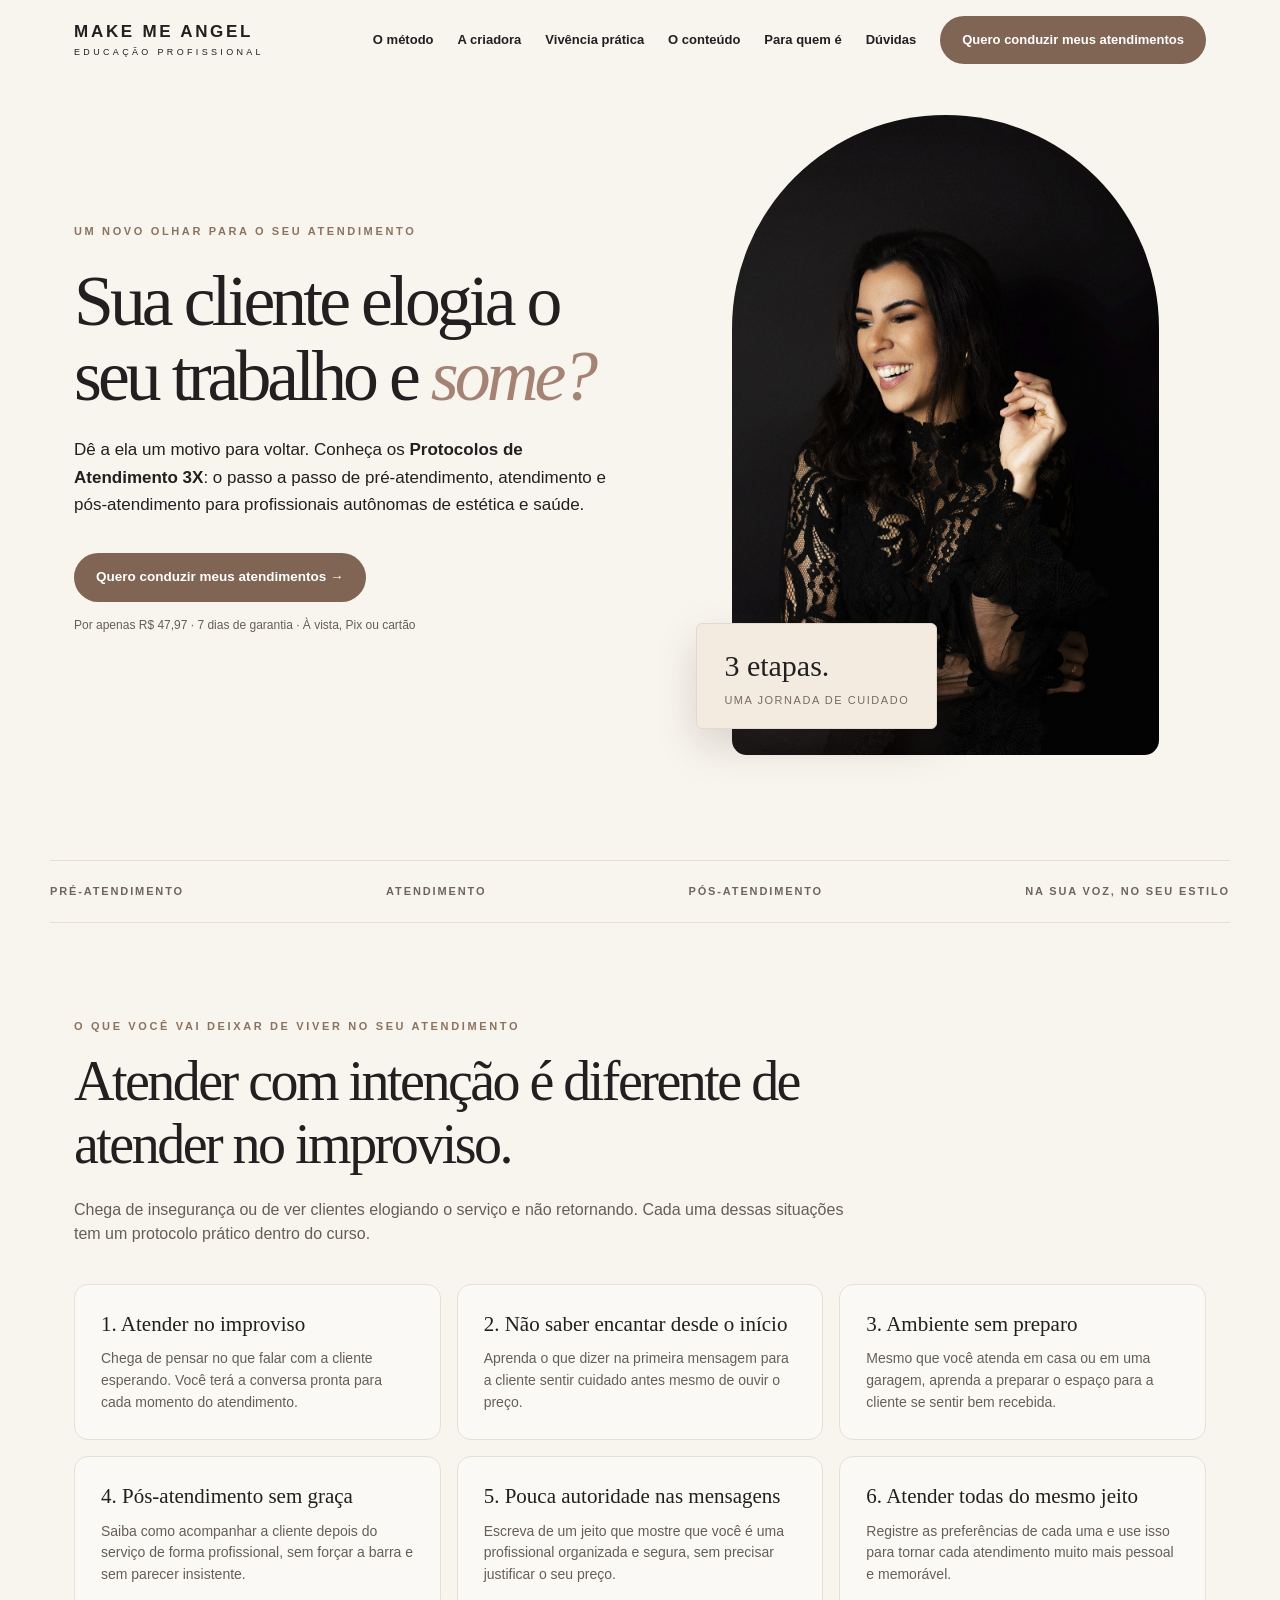
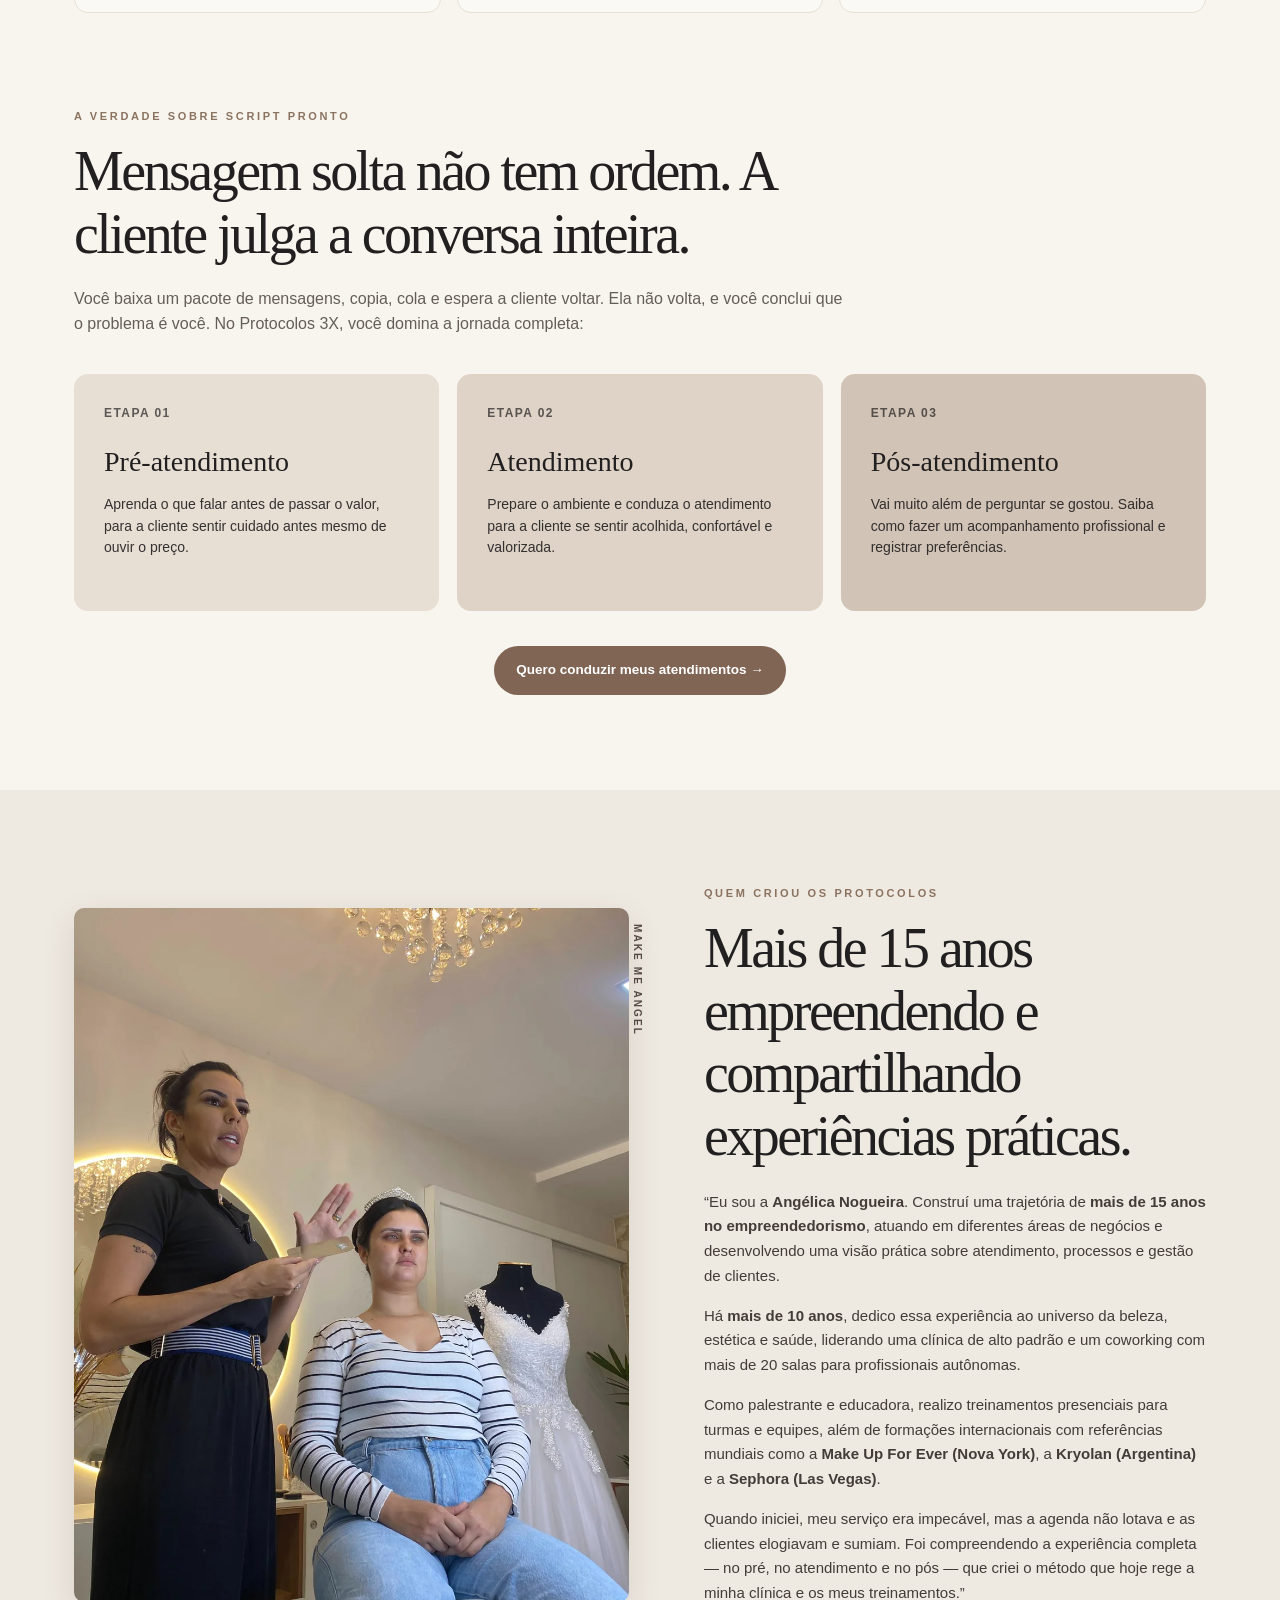
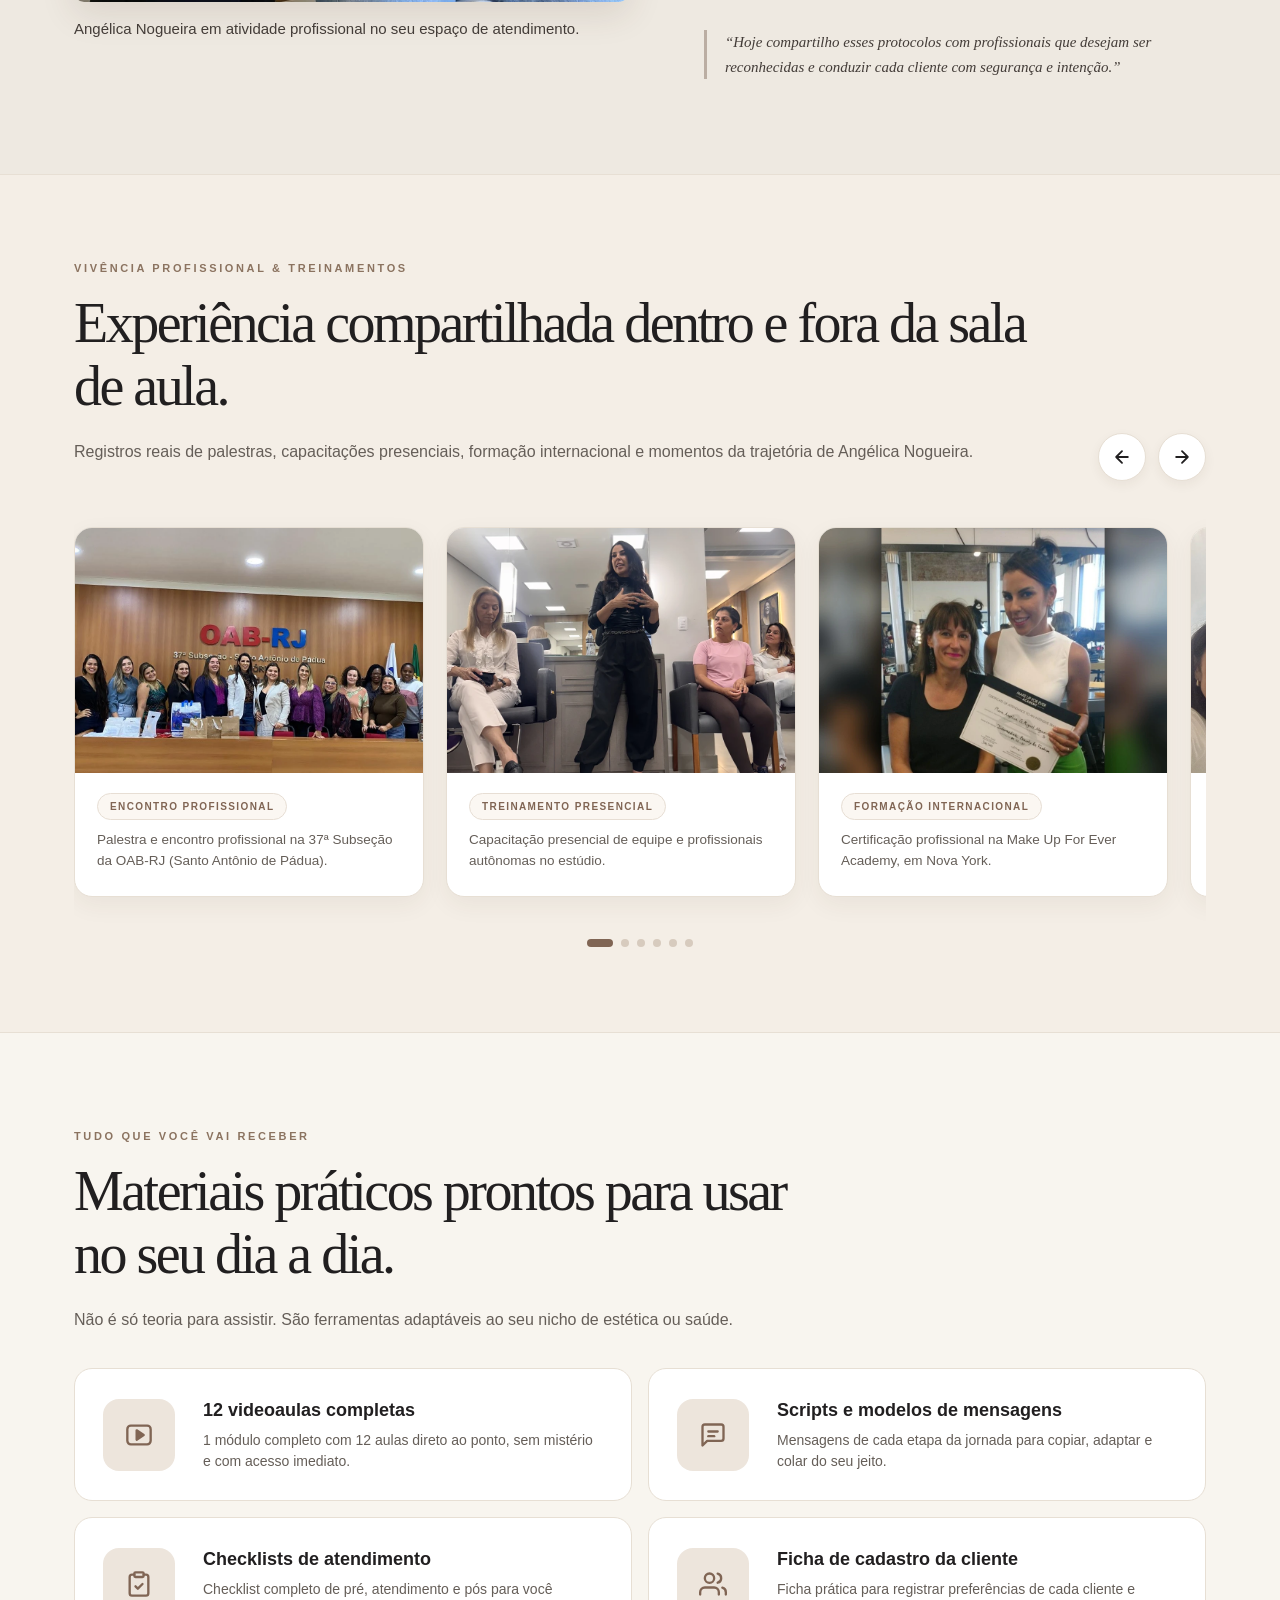
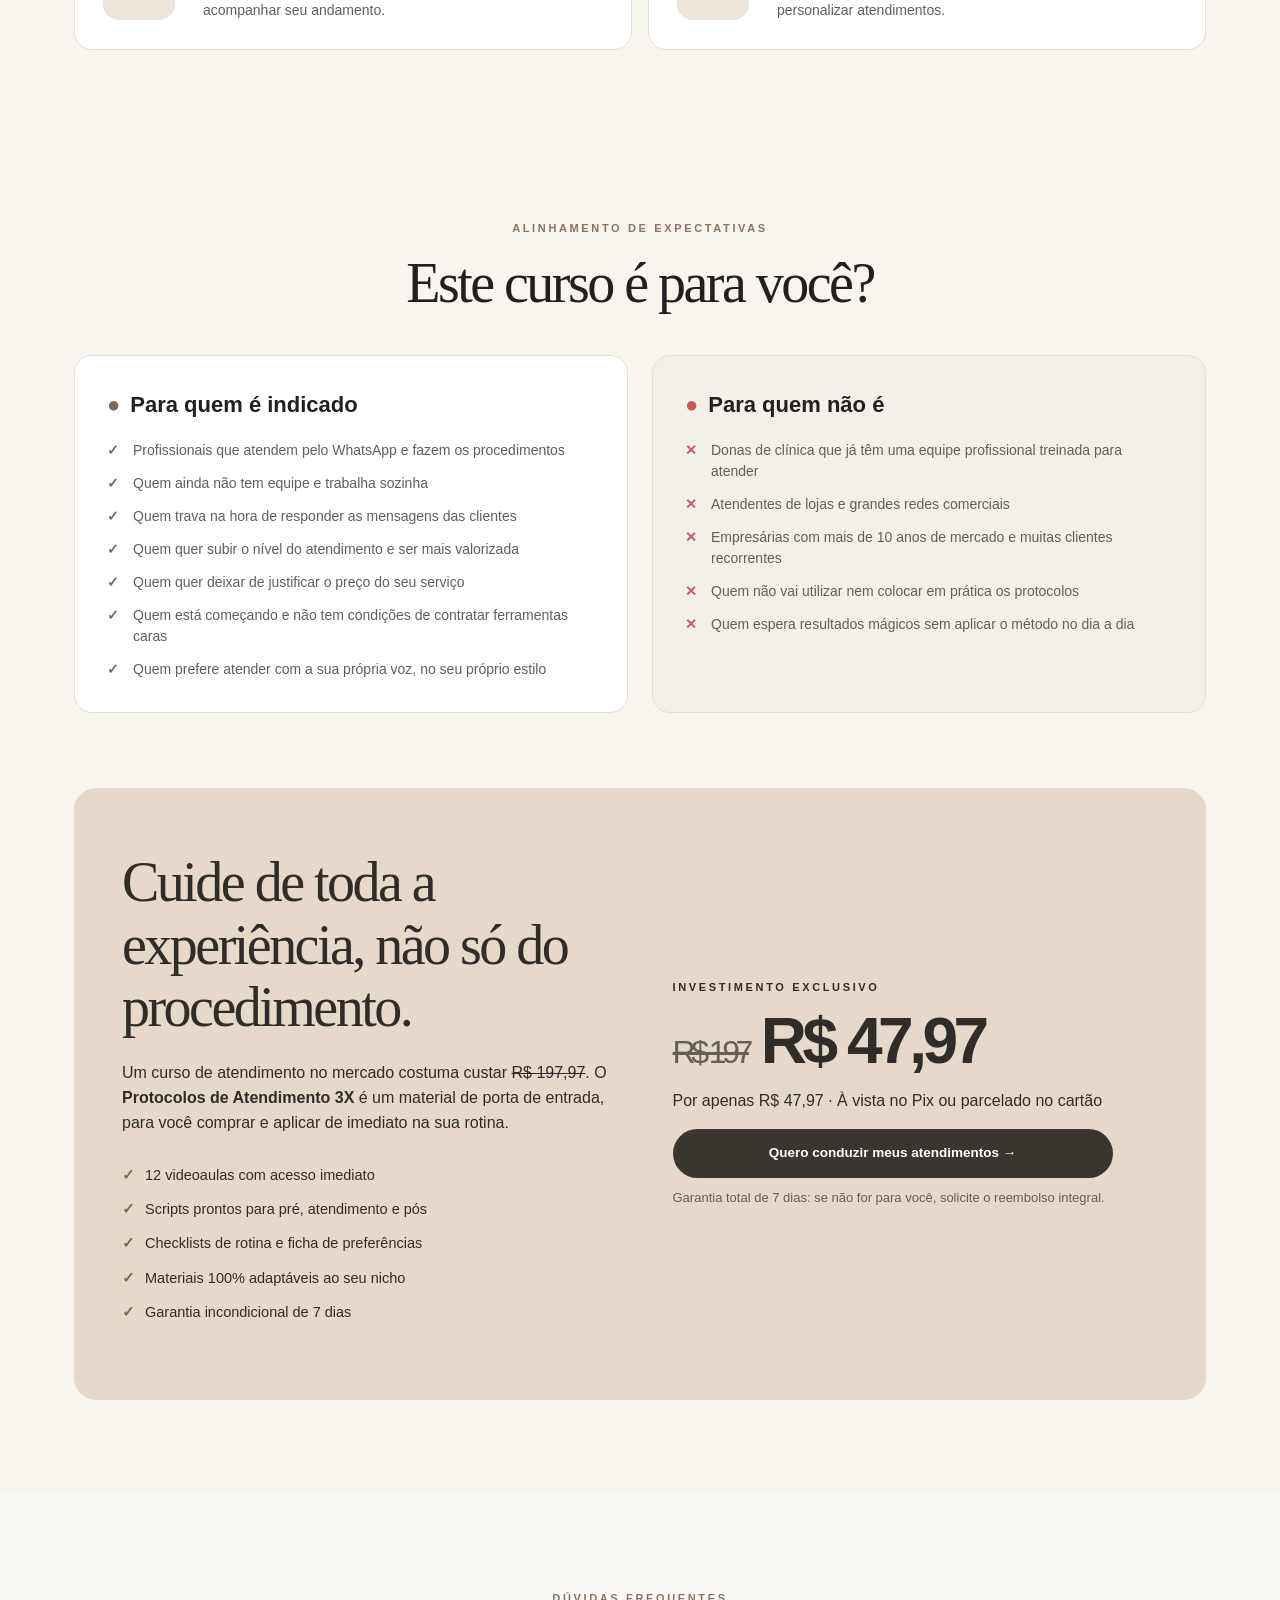
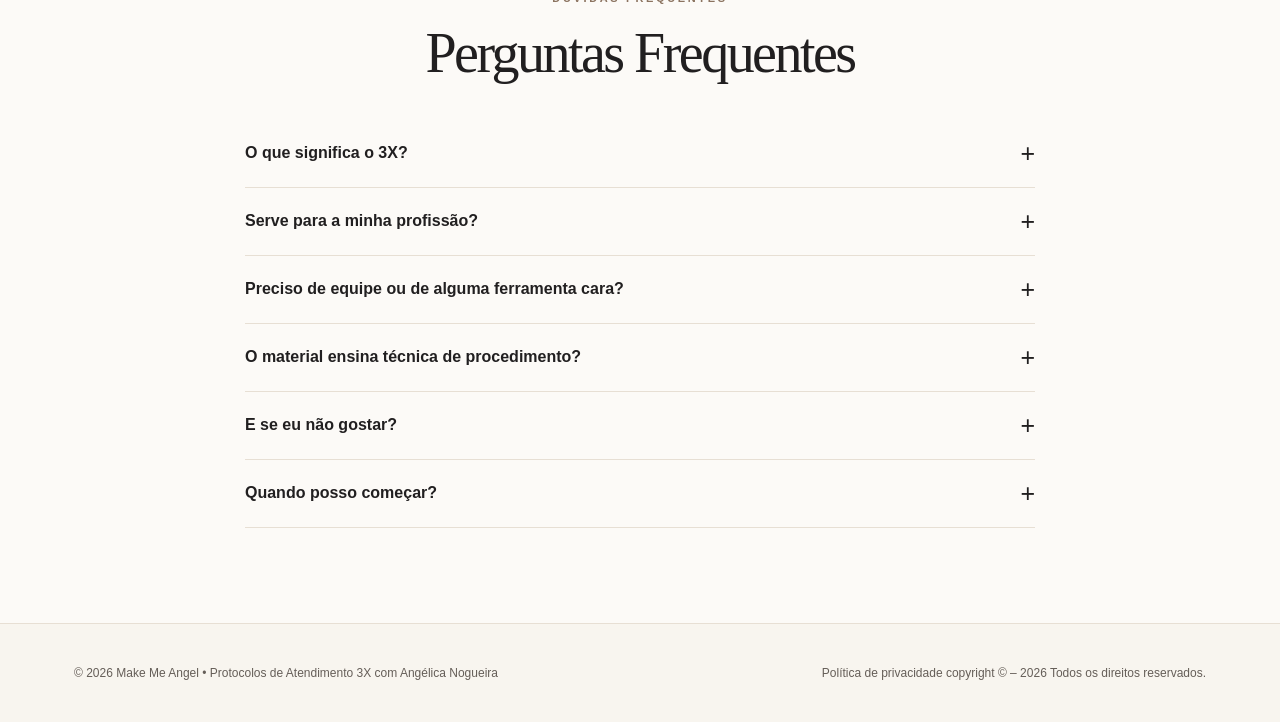
==== commit 3ea2e082: "fix: remove launch offer label and secondary offer tagline" ====
--- a/index.html
+++ b/index.html
@@ -936,13 +936,11 @@
       </div>
     </section>
 
-    <!-- OFERTA DE LANÇAMENTO -->
+    <!-- OFERTA -->
     <section class="section" style="padding-top:0" id="oferta">
       <div class="wrap">
         <div class="offer columns">
           <div>
-            <span class="price-badge">OFERTA DE LANÇAMENTO</span>
-            <div class="eyebrow">Menos que um curso, para você usar já</div>
             <h2 class="section-title title-serif">Cuide de toda a experiência, não só do procedimento.</h2>
             <p>Um curso de atendimento no mercado costuma custar <s>R$ 197,97</s>. O <strong>Protocolos de Atendimento 3X</strong> é um material de porta de entrada, para você comprar e aplicar de imediato na sua rotina.</p>
             <ul>
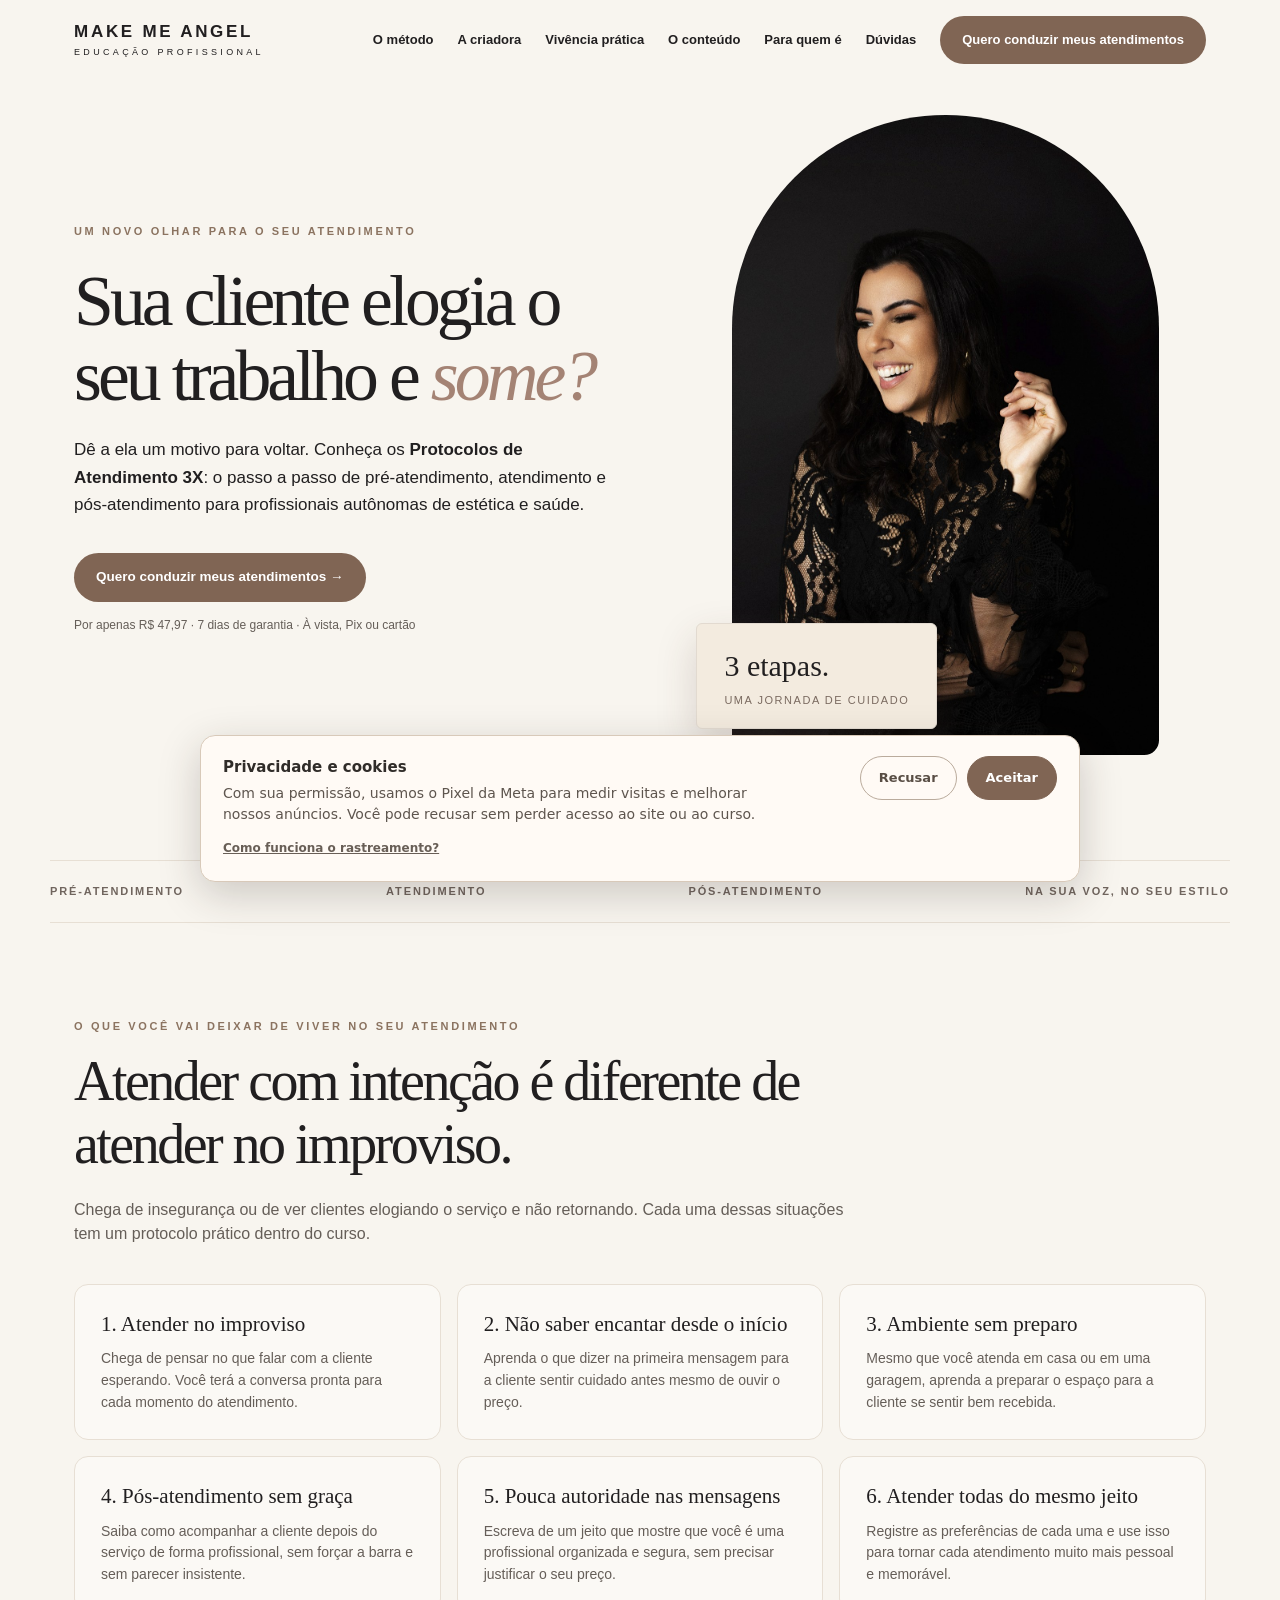
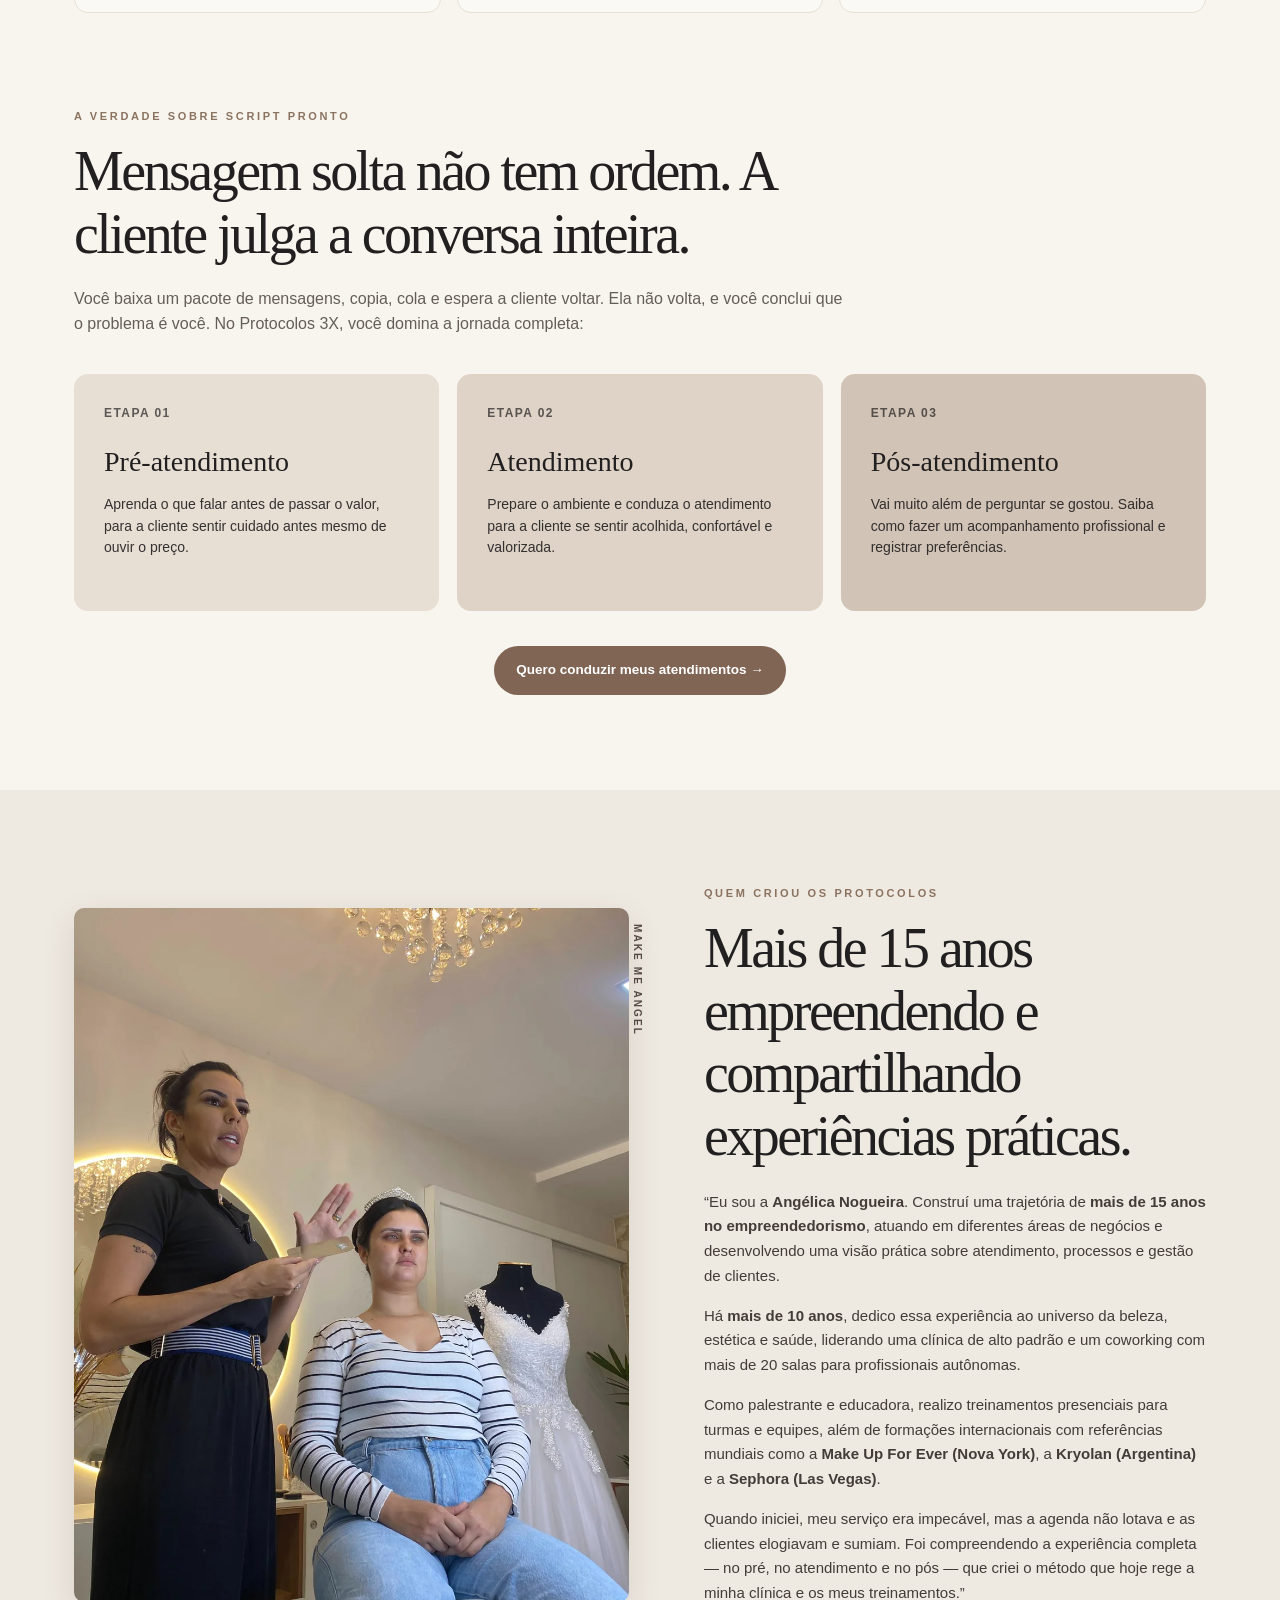
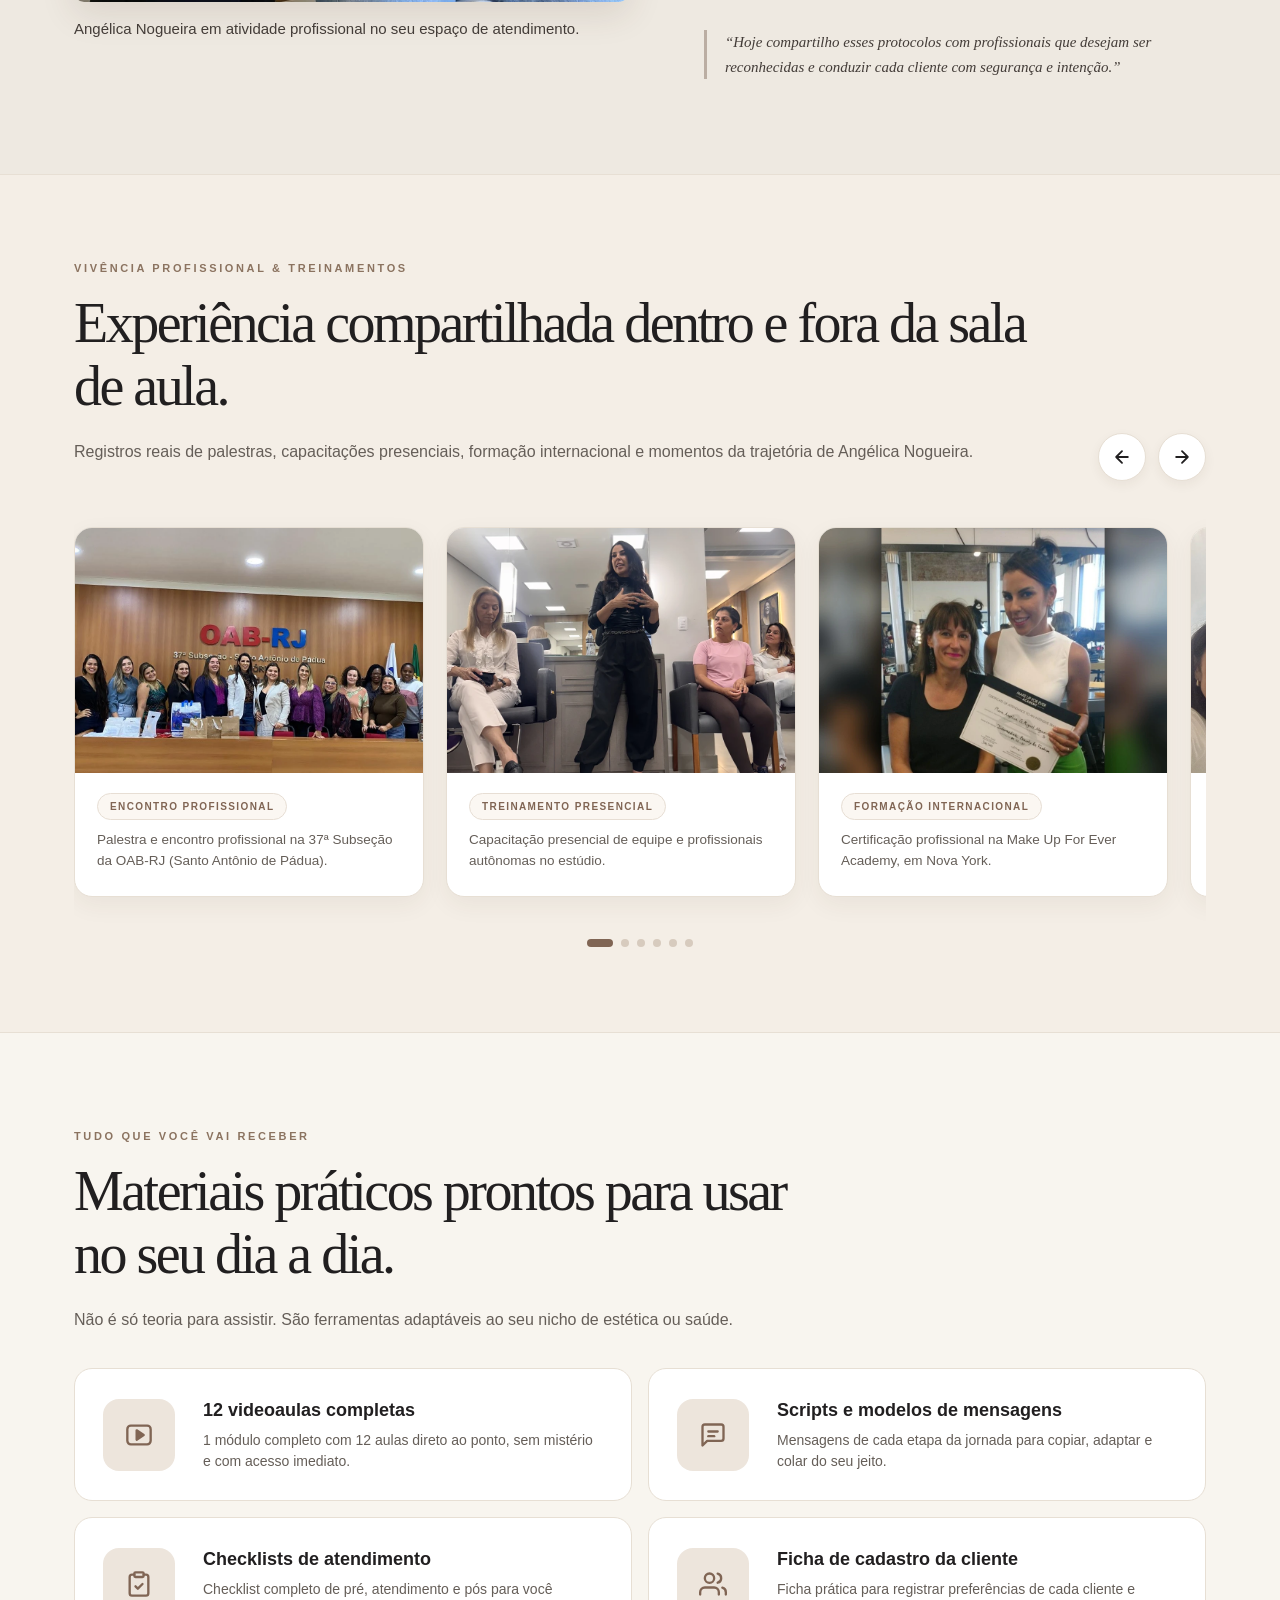
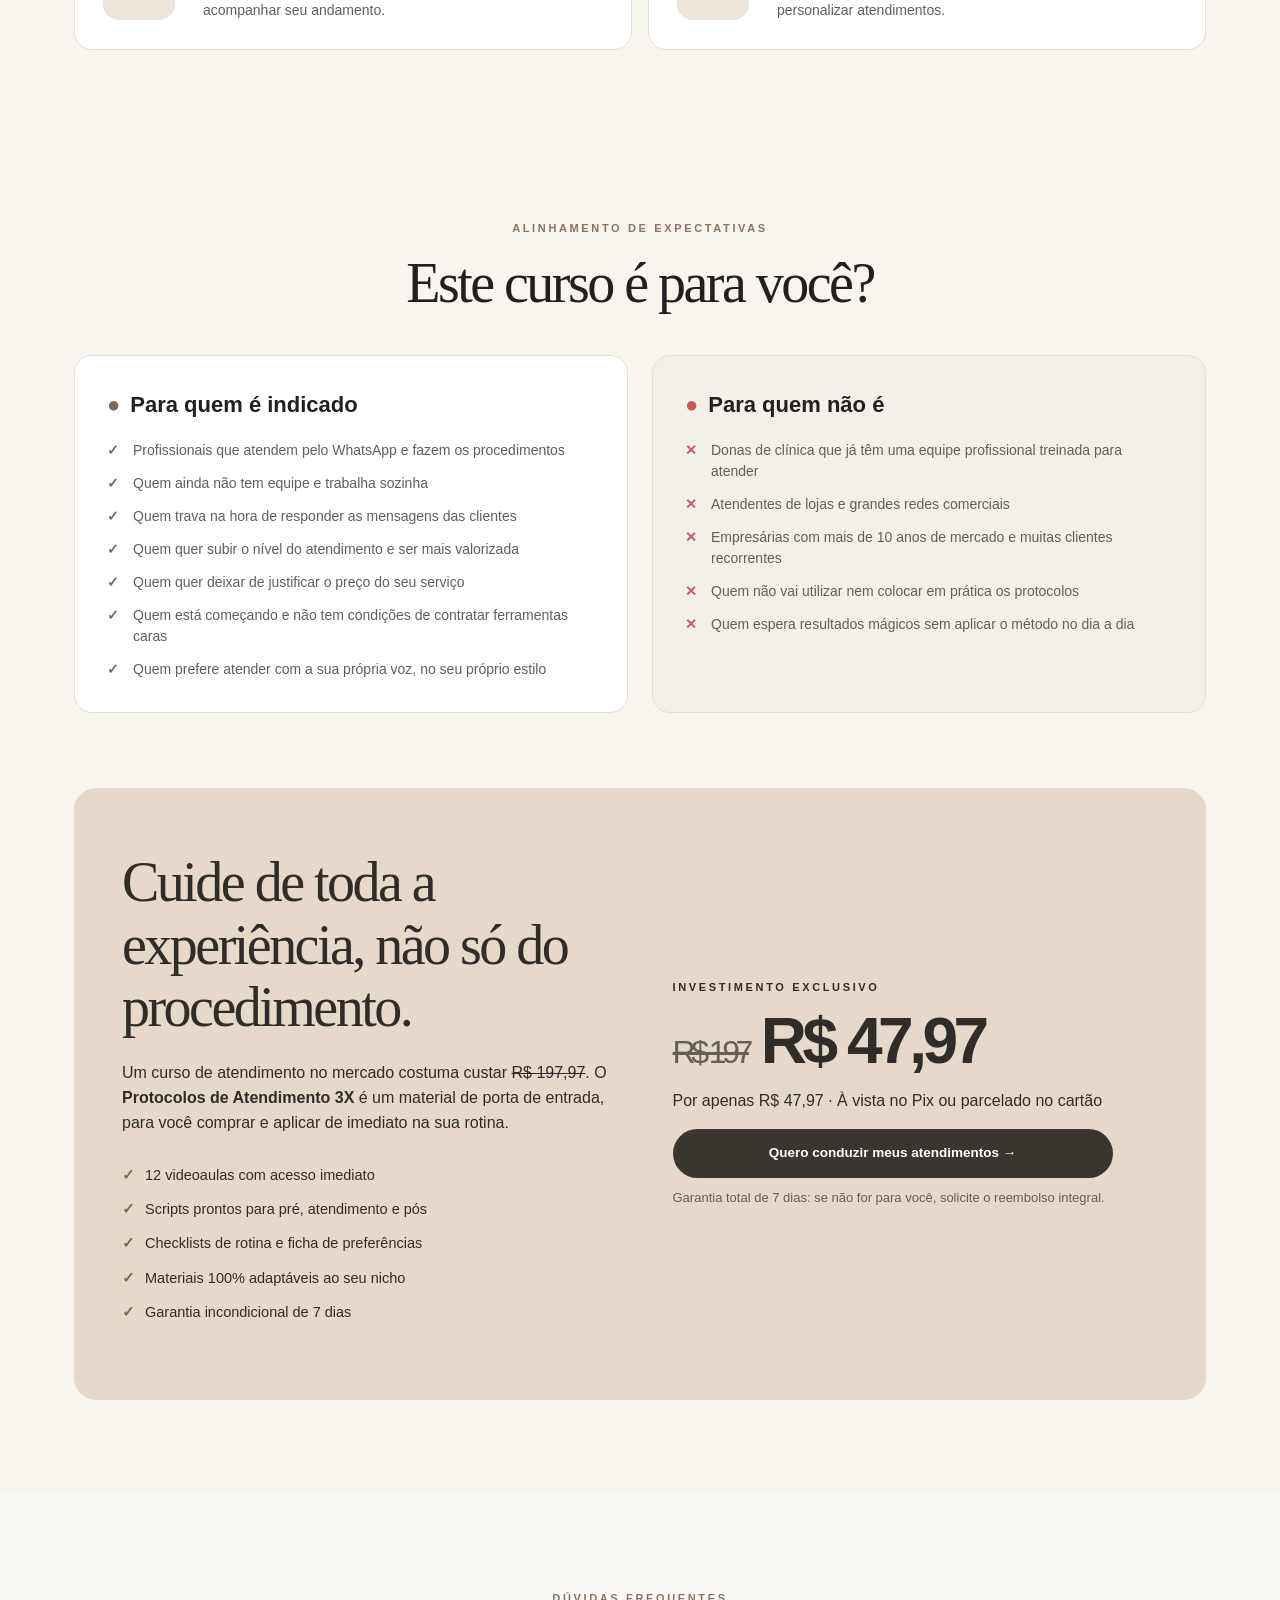
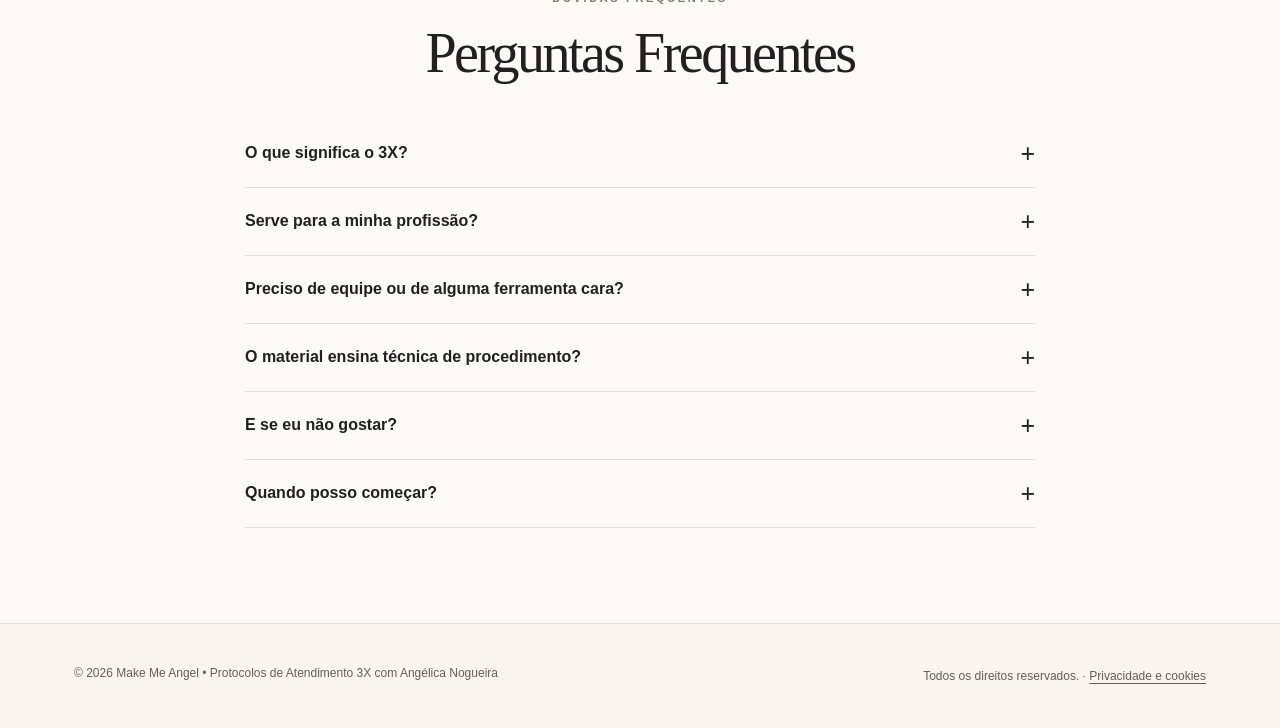
==== commit e157ea3c: "feat: add consent-gated Meta Pixel and checkout click tracking" ====
--- a/index.html
+++ b/index.html
@@ -604,6 +604,25 @@
 @media (prefers-reduced-motion: reduce) {
   * { scroll-behavior: auto !important; transition: none !important; }
 }
+  
+/* Meta Pixel — escolha explícita para cookies não essenciais, sem alterar o layout aprovado. */
+.mma-cookie-banner{position:fixed;bottom:18px;left:50%;transform:translateX(-50%);z-index:110;box-sizing:border-box;width:min(880px,calc(100% - 28px));padding:20px 22px;border:1px solid #d8c9b9;border-radius:15px;background:#fffaf5;color:#302c29;box-shadow:0 12px 42px #2c211c36;font:400 14px/1.5 Inter,system-ui,-apple-system,BlinkMacSystemFont,"Segoe UI",sans-serif}
+.mma-cookie-banner[hidden]{display:none!important}
+.mma-cookie-banner__header{display:flex;align-items:flex-start;justify-content:space-between;gap:22px;flex-wrap:wrap}
+.mma-cookie-banner__title{margin:0 0 5px;font-weight:750;font-size:15px}
+.mma-cookie-banner__text{margin:0;max-width:570px;color:#5e554e}
+.mma-cookie-actions{display:flex;gap:10px;flex-wrap:wrap;align-items:center;justify-content:flex-end}
+.mma-cookie-actions button{font:700 13px/1.2 Inter,system-ui,sans-serif;border-radius:99px;padding:13px 18px;min-height:44px;cursor:pointer;white-space:nowrap}
+.mma-cookie-reject{color:#584d44;background:#fffaf5;border:1px solid #baab9c}
+.mma-cookie-accept{color:white;background:#806554;border:1px solid #806554}
+.mma-cookie-actions button:focus-visible,.mma-cookie-settings:focus-visible,.mma-cookie-details summary:focus-visible{outline:3px solid #9b7565;outline-offset:3px}
+.mma-cookie-details{font-size:12px;color:#685e56;margin-top:10px}
+.mma-cookie-details summary{display:inline-block;font-weight:700;text-decoration:underline;cursor:pointer;padding:4px 0}
+.mma-cookie-details p{max-width:690px;margin:6px 0 0}
+.mma-cookie-settings{color:inherit;background:none;border:0;text-decoration:underline;text-underline-offset:3px;font:inherit;cursor:pointer;padding:3px 0}
+@media(max-width:610px){.mma-cookie-banner{bottom:calc(12px + env(safe-area-inset-bottom));padding:16px 17px;max-height:min(85vh,600px);overflow:auto}.mma-cookie-banner__header{display:block}.mma-cookie-banner__text{font-size:13px}.mma-cookie-actions{margin-top:14px;display:grid;grid-template-columns:1fr 1fr}.mma-cookie-actions button{padding:12px 8px}}
+@media(prefers-reduced-motion:reduce){.mma-cookie-banner *{scroll-behavior:auto!important;transition:none!important}}
+
   </style>
 </head>
 <body>
@@ -1002,7 +1021,7 @@
   <footer class="footer">
     <div class="wrap">
       <span>© 2026 Make Me Angel • Protocolos de Atendimento 3X com Angélica Nogueira</span>
-      <span>Política de privacidade copyright © – 2026 Todos os direitos reservados.</span>
+      <span>Todos os direitos reservados. · <button class="mma-cookie-settings" type="button" id="mmaCookieSettings">Privacidade e cookies</button></span>
     </div>
   </footer>
 
@@ -1015,7 +1034,26 @@
     <a class="btn btn-primary" href="#oferta">Quero conduzir meus atendimentos →</a>
   </div>
 
+
+  <!-- O pixel de marketing não é carregado antes da escolha do visitante. -->
+  <section class="mma-cookie-banner" id="mmaCookieBanner" role="region" aria-labelledby="mmaCookieTitle" hidden>
+    <div class="mma-cookie-banner__header">
+      <div>
+        <h2 class="mma-cookie-banner__title" id="mmaCookieTitle">Privacidade e cookies</h2>
+        <p class="mma-cookie-banner__text">Com sua permissão, usamos o Pixel da Meta para medir visitas e melhorar nossos anúncios. Você pode recusar sem perder acesso ao site ou ao curso.</p>
+      </div>
+      <div class="mma-cookie-actions">
+        <button class="mma-cookie-reject" type="button" id="mmaCookieReject">Recusar</button>
+        <button class="mma-cookie-accept" type="button" id="mmaCookieAccept">Aceitar</button>
+      </div>
+    </div>
+    <details class="mma-cookie-details">
+      <summary>Como funciona o rastreamento?</summary>
+      <p>Ao aceitar, o Meta Pixel pode registrar sua visita e cliques no botão de compra para medir campanhas publicitárias. Guardamos sua escolha neste navegador. Você pode alterá-la pelo link “Privacidade e cookies” no rodapé. Ao seguir para o checkout, a Kiwify poderá aplicar suas próprias regras de privacidade.</p>
+    </details>
+  </section>
   <script src="assets/preview.js" defer></script>
+  <script src="assets/meta-consent.js" defer></script>
   <script>
     // Pure Vanilla Accessible Gallery Carousel Logic
     (function() {
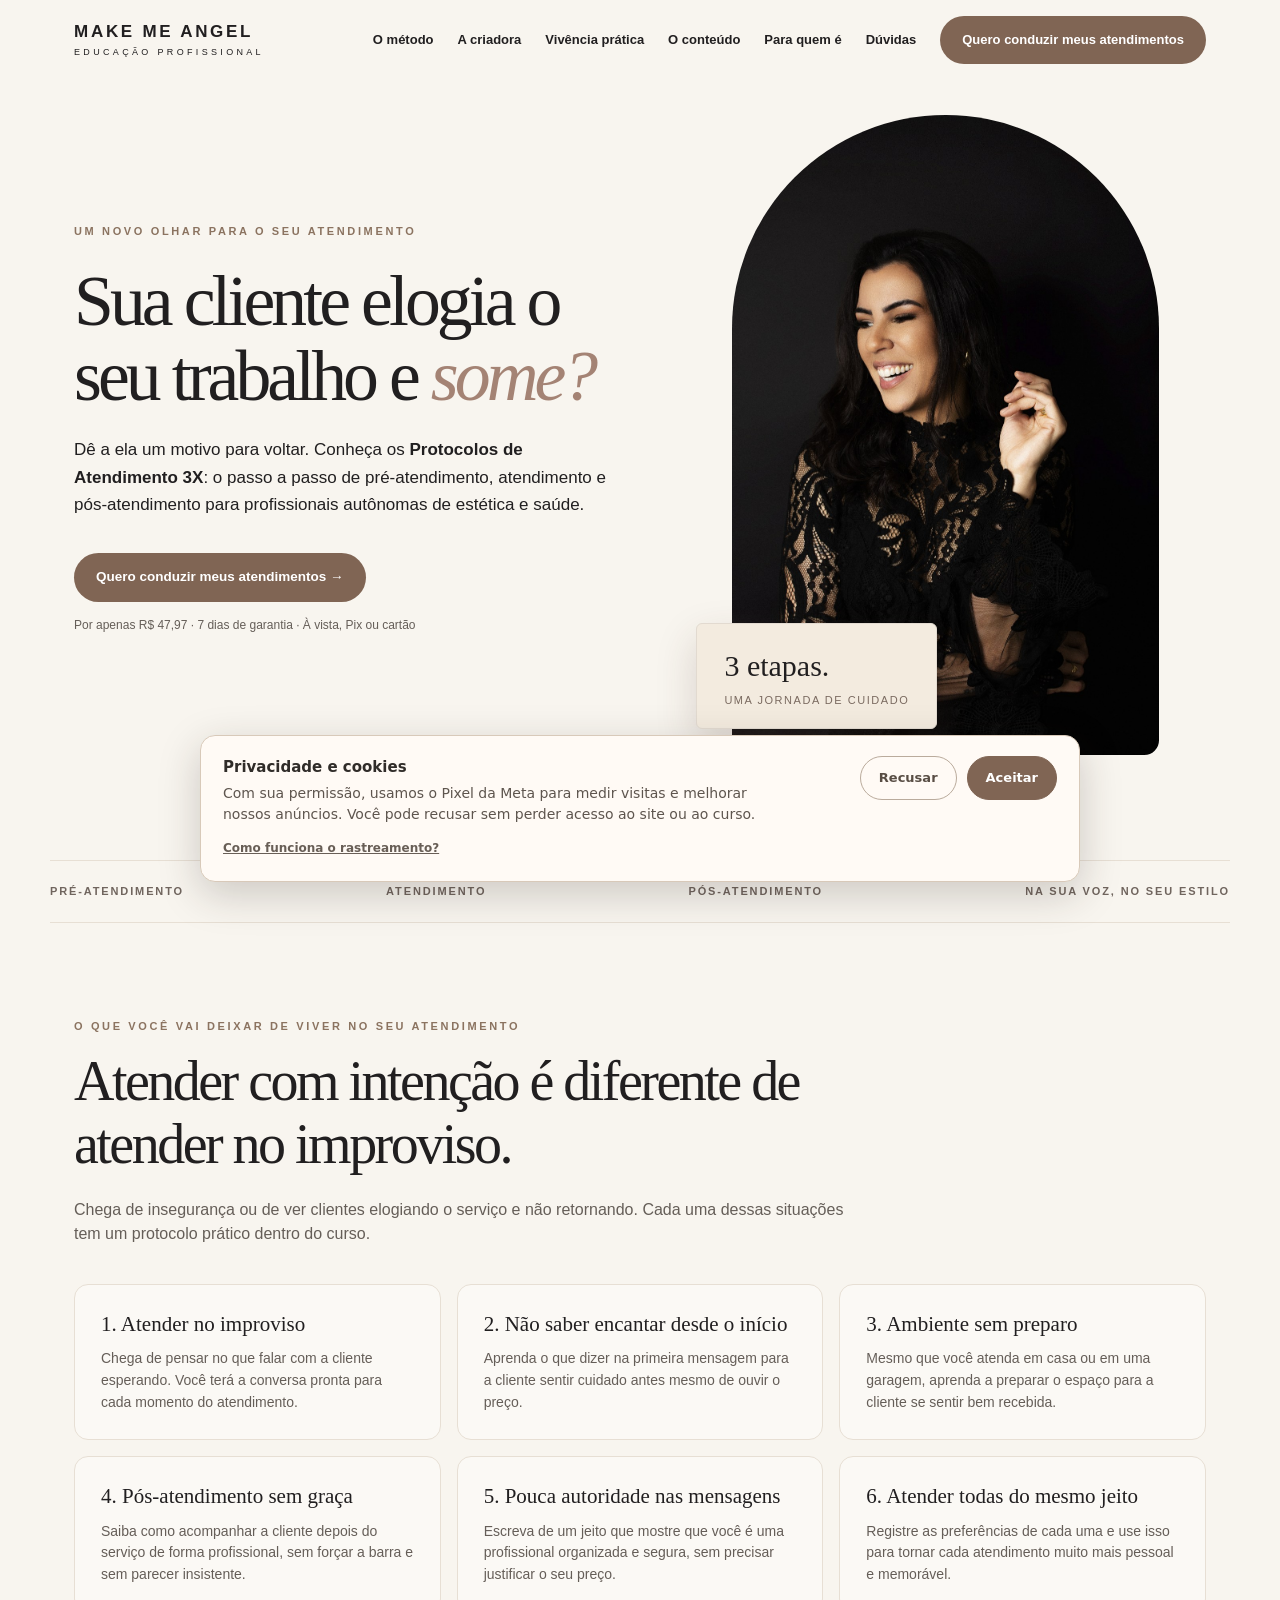
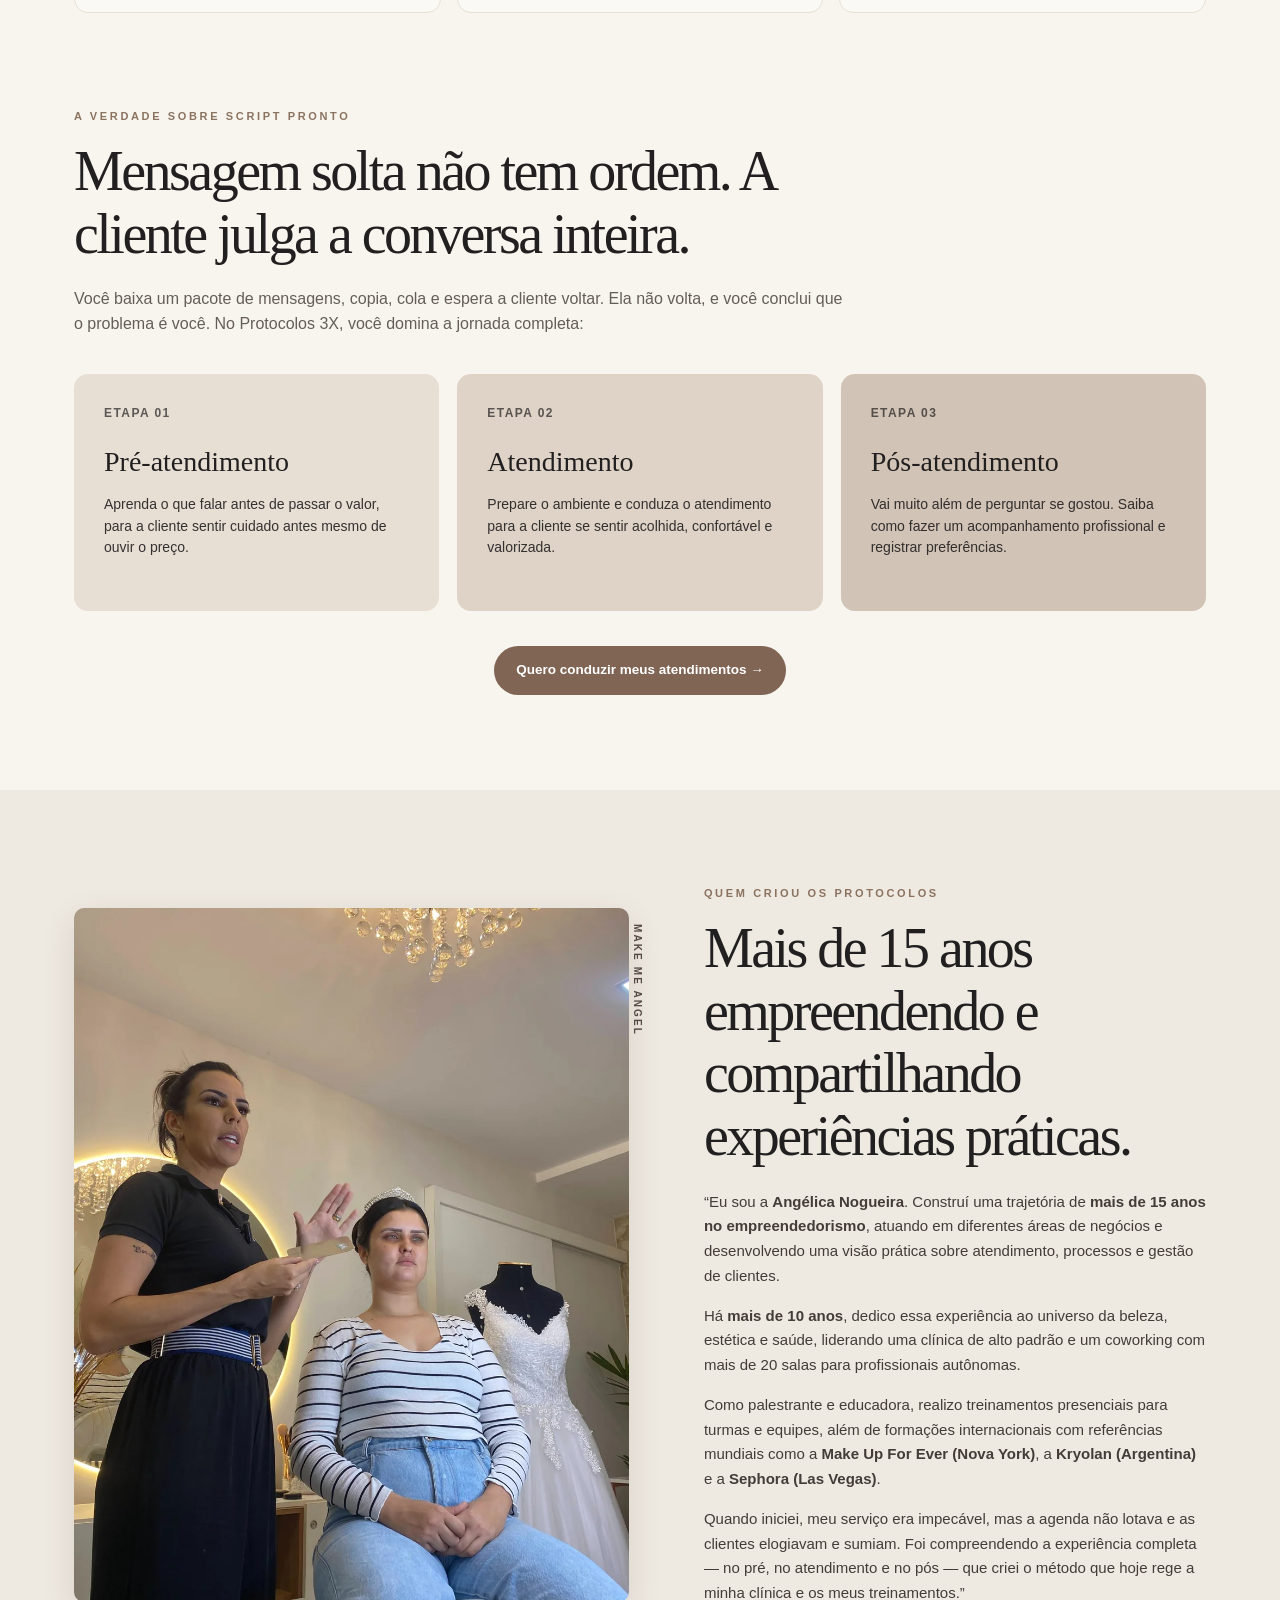
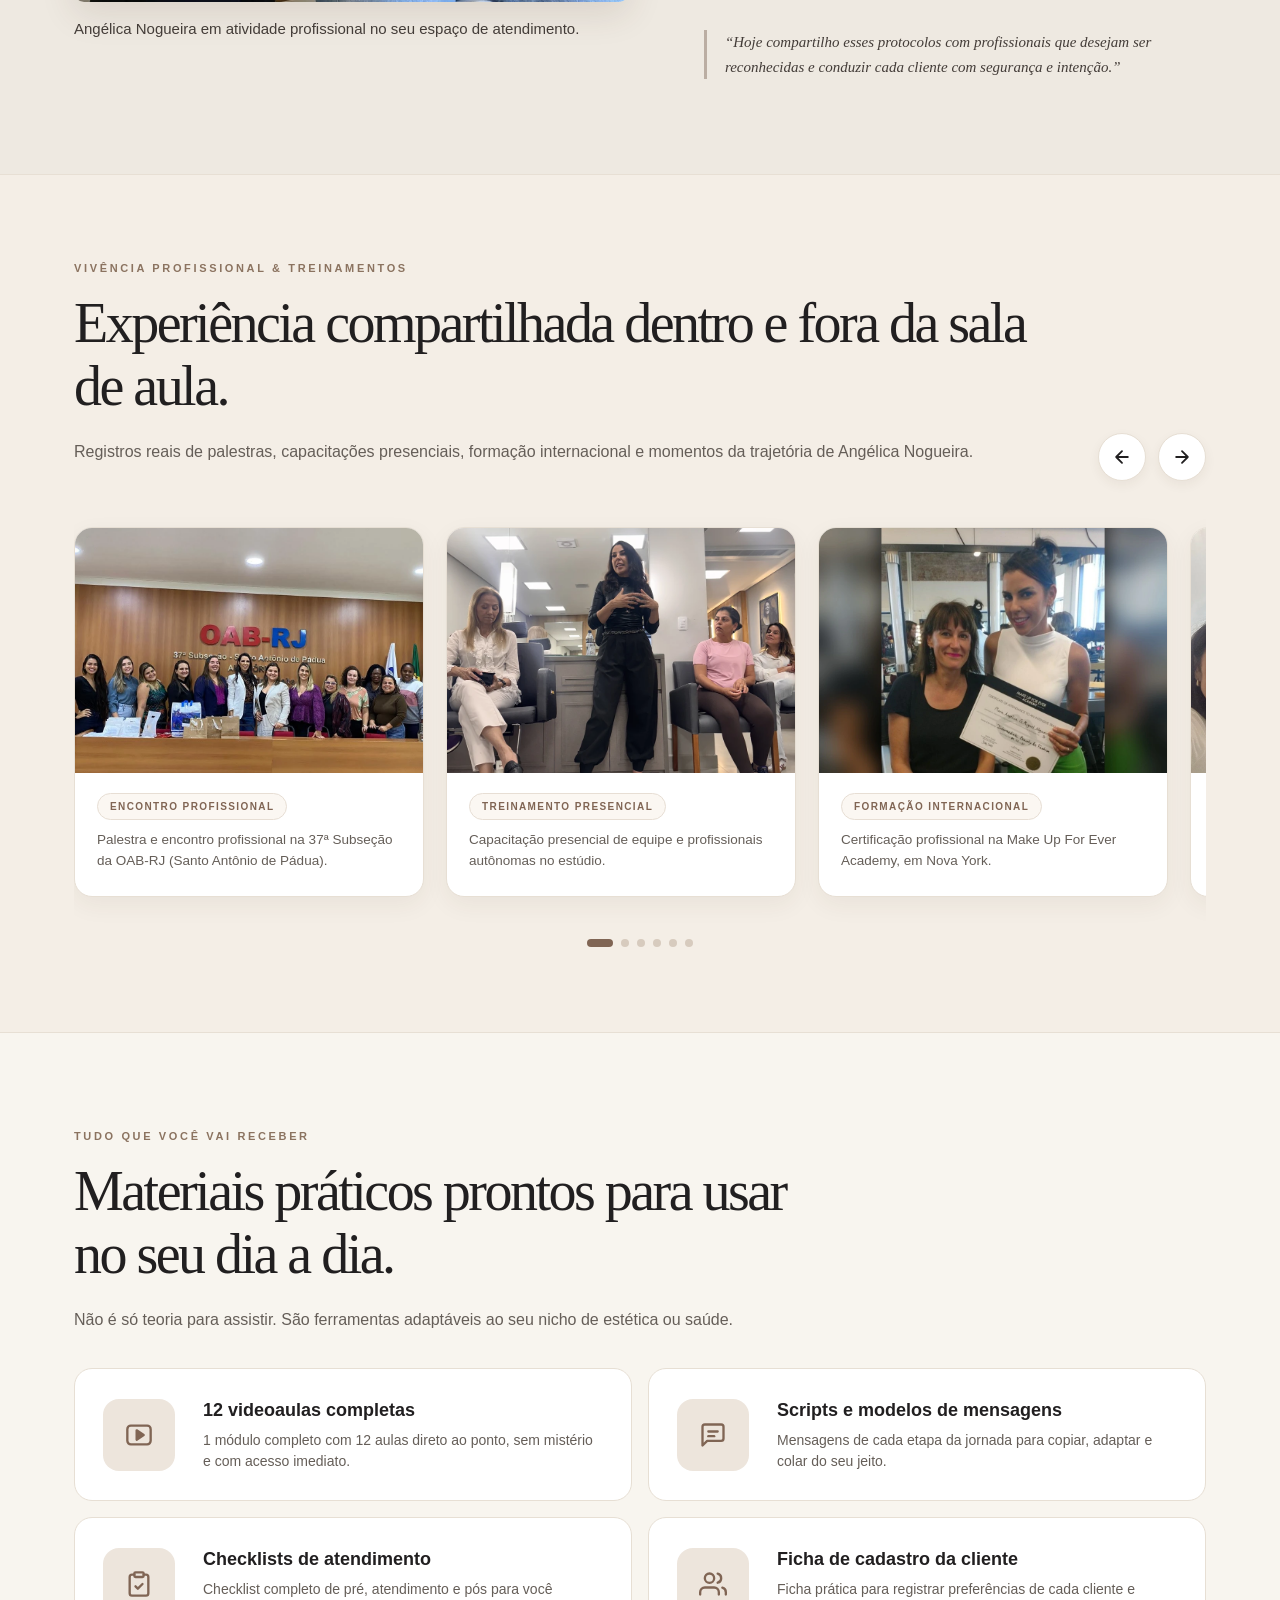
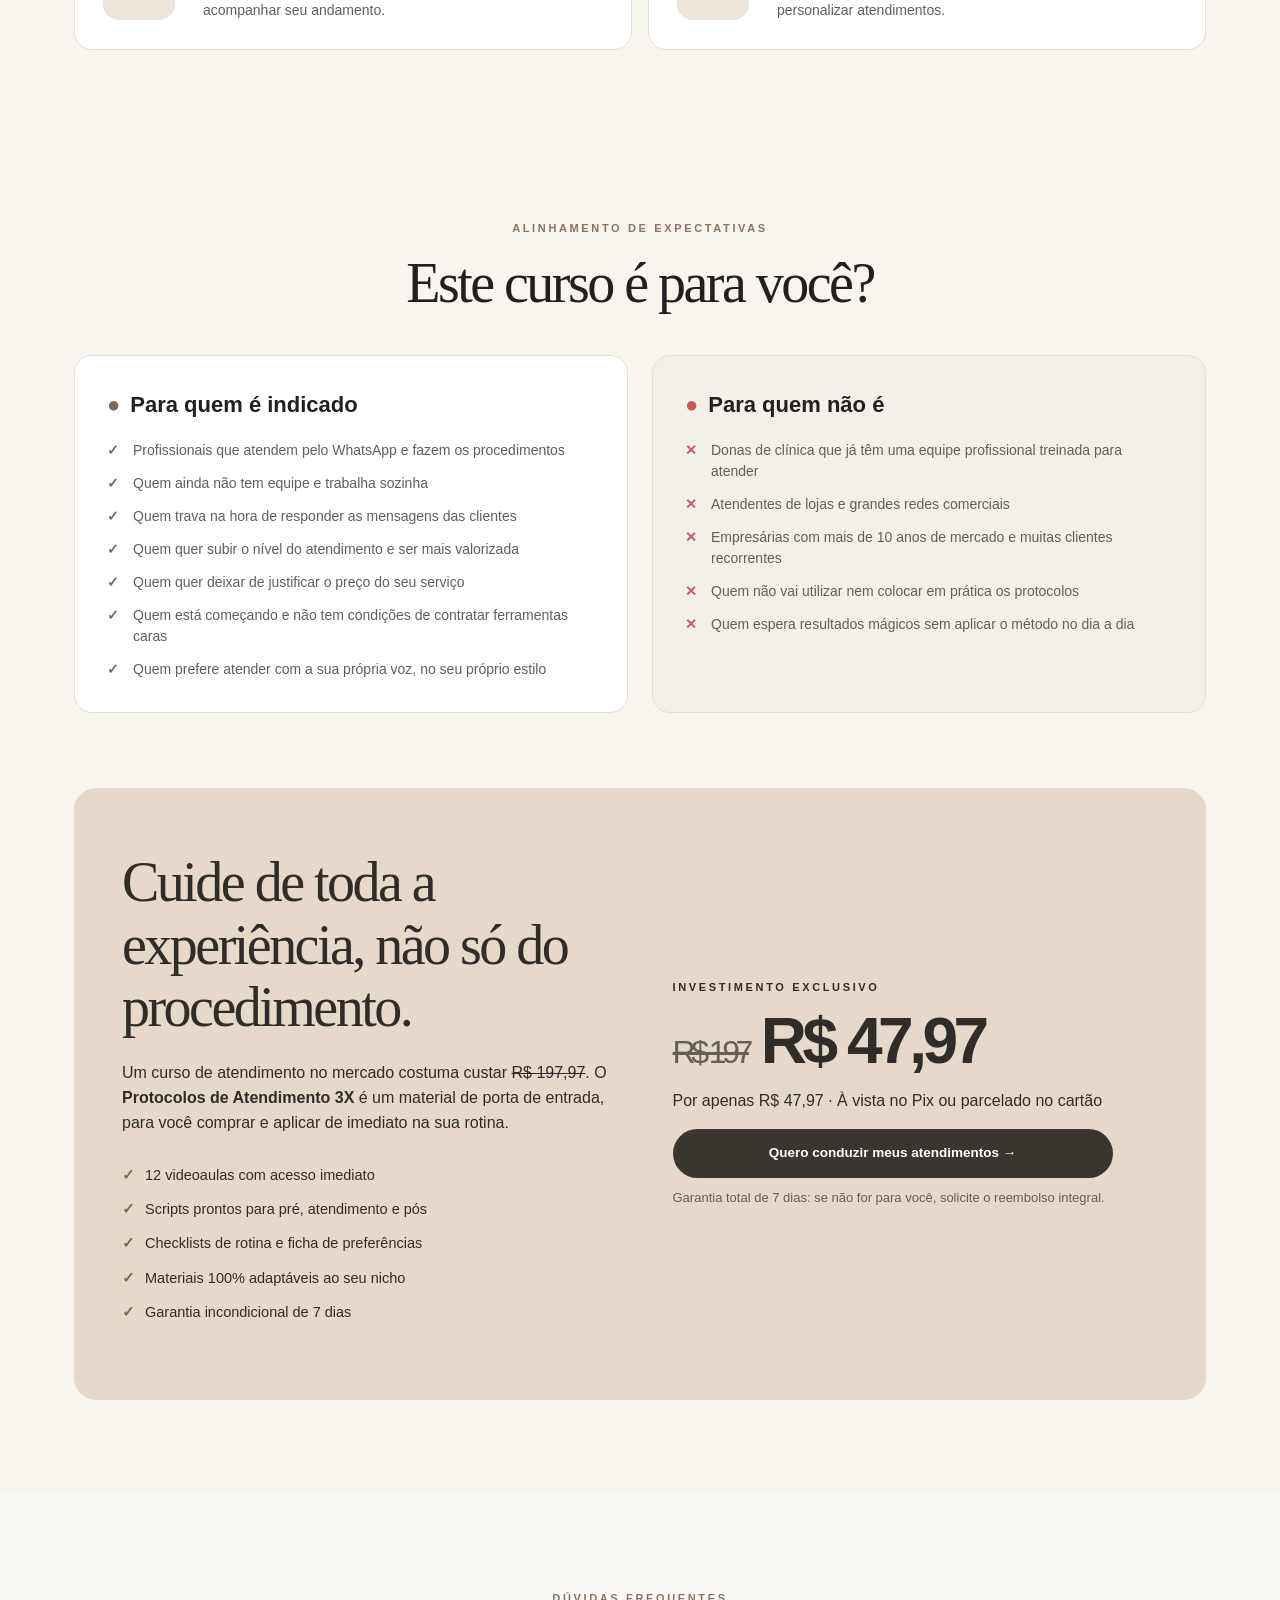
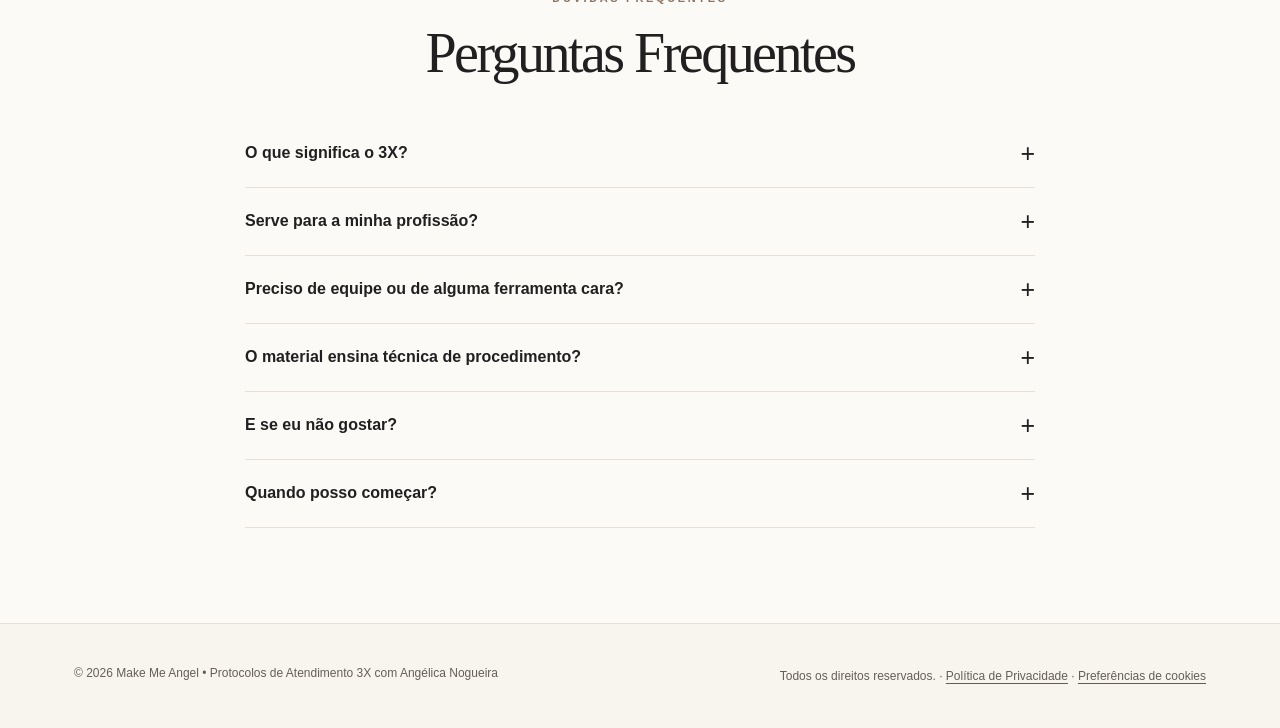
==== commit ec070fb9: "feat: add privacy policy and enable indexing for official domain" ====
--- a/index.html
+++ b/index.html
@@ -3,7 +3,8 @@
 <head>
   <meta charset="utf-8">
   <meta name="viewport" content="width=device-width,initial-scale=1">
-  <meta name="robots" content="noindex,nofollow">
+  <meta name="robots" content="index,follow">
+  <link rel="canonical" href="https://mangelicacursosonline.com.br/">
   <meta name="theme-color" content="#f8f5ef">
   <meta name="description" content="Protocolos de Atendimento 3X — O passo a passo de pré-atendimento, atendimento e pós-atendimento com Angélica Nogueira.">
   <title>Protocolos de Atendimento 3X | Angélica Nogueira — Make Me Angel</title>
@@ -623,6 +624,9 @@
 @media(max-width:610px){.mma-cookie-banner{bottom:calc(12px + env(safe-area-inset-bottom));padding:16px 17px;max-height:min(85vh,600px);overflow:auto}.mma-cookie-banner__header{display:block}.mma-cookie-banner__text{font-size:13px}.mma-cookie-actions{margin-top:14px;display:grid;grid-template-columns:1fr 1fr}.mma-cookie-actions button{padding:12px 8px}}
 @media(prefers-reduced-motion:reduce){.mma-cookie-banner *{scroll-behavior:auto!important;transition:none!important}}
 
+.mma-privacy-link{color:inherit;text-decoration:underline;text-underline-offset:3px}
+.mma-privacy-link:focus-visible{outline:3px solid #9b7565;outline-offset:3px}
+.mma-cookie-details a{color:#6d4f43;text-decoration:underline;text-underline-offset:2px}
   </style>
 </head>
 <body>
@@ -1021,7 +1025,7 @@
   <footer class="footer">
     <div class="wrap">
       <span>© 2026 Make Me Angel • Protocolos de Atendimento 3X com Angélica Nogueira</span>
-      <span>Todos os direitos reservados. · <button class="mma-cookie-settings" type="button" id="mmaCookieSettings">Privacidade e cookies</button></span>
+      <span>Todos os direitos reservados. · <a class="mma-privacy-link" href="/politica-de-privacidade/">Política de Privacidade</a> · <button class="mma-cookie-settings" type="button" id="mmaCookieSettings">Preferências de cookies</button></span>
     </div>
   </footer>
 
@@ -1049,7 +1053,7 @@
     </div>
     <details class="mma-cookie-details">
       <summary>Como funciona o rastreamento?</summary>
-      <p>Ao aceitar, o Meta Pixel pode registrar sua visita e cliques no botão de compra para medir campanhas publicitárias. Guardamos sua escolha neste navegador. Você pode alterá-la pelo link “Privacidade e cookies” no rodapé. Ao seguir para o checkout, a Kiwify poderá aplicar suas próprias regras de privacidade.</p>
+      <p>Ao aceitar, o Meta Pixel pode registrar sua visita e cliques no botão de compra para medir campanhas publicitárias. Guardamos sua escolha neste navegador. Você pode alterá-la pelo link “Preferências de cookies” no rodapé. Ao seguir para o checkout, a Kiwify poderá aplicar suas próprias regras de privacidade. <a href="/politica-de-privacidade/">Leia a Política de Privacidade.</a></p>
     </details>
   </section>
   <script src="assets/preview.js" defer></script>
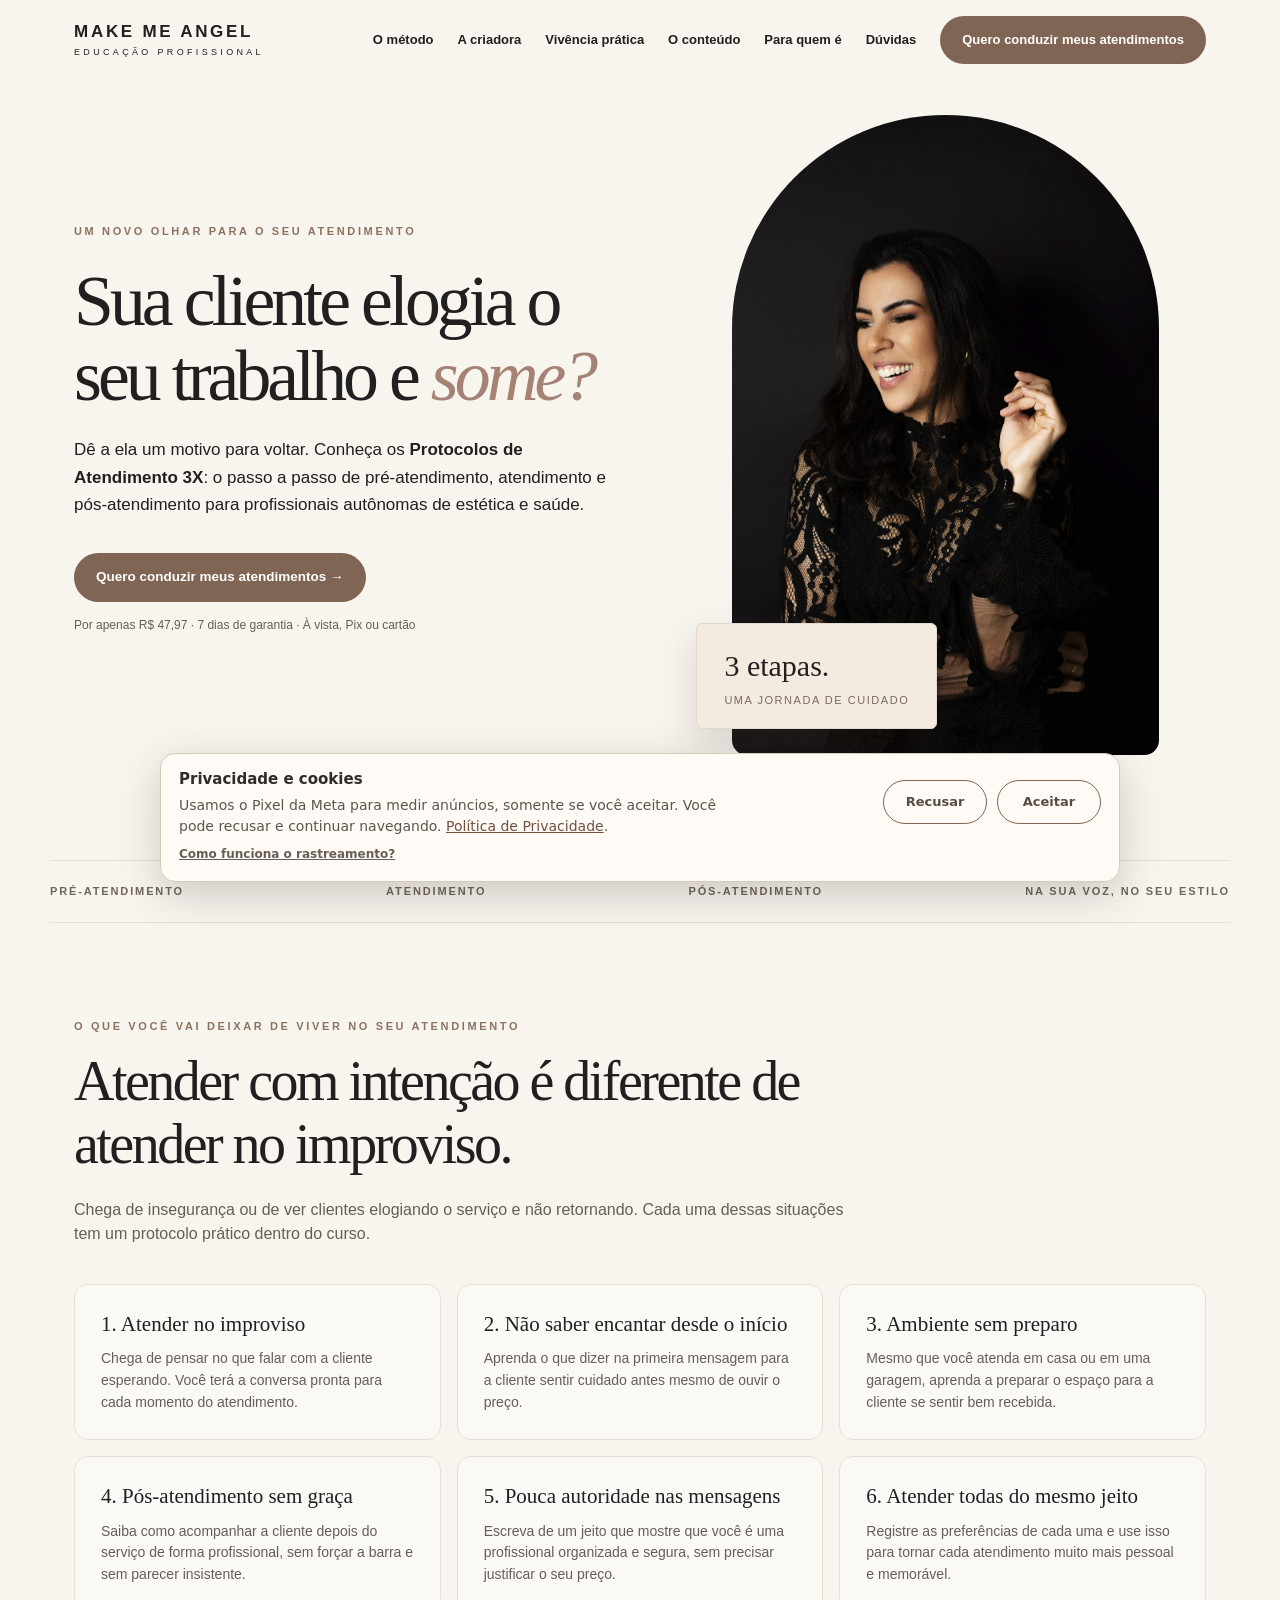
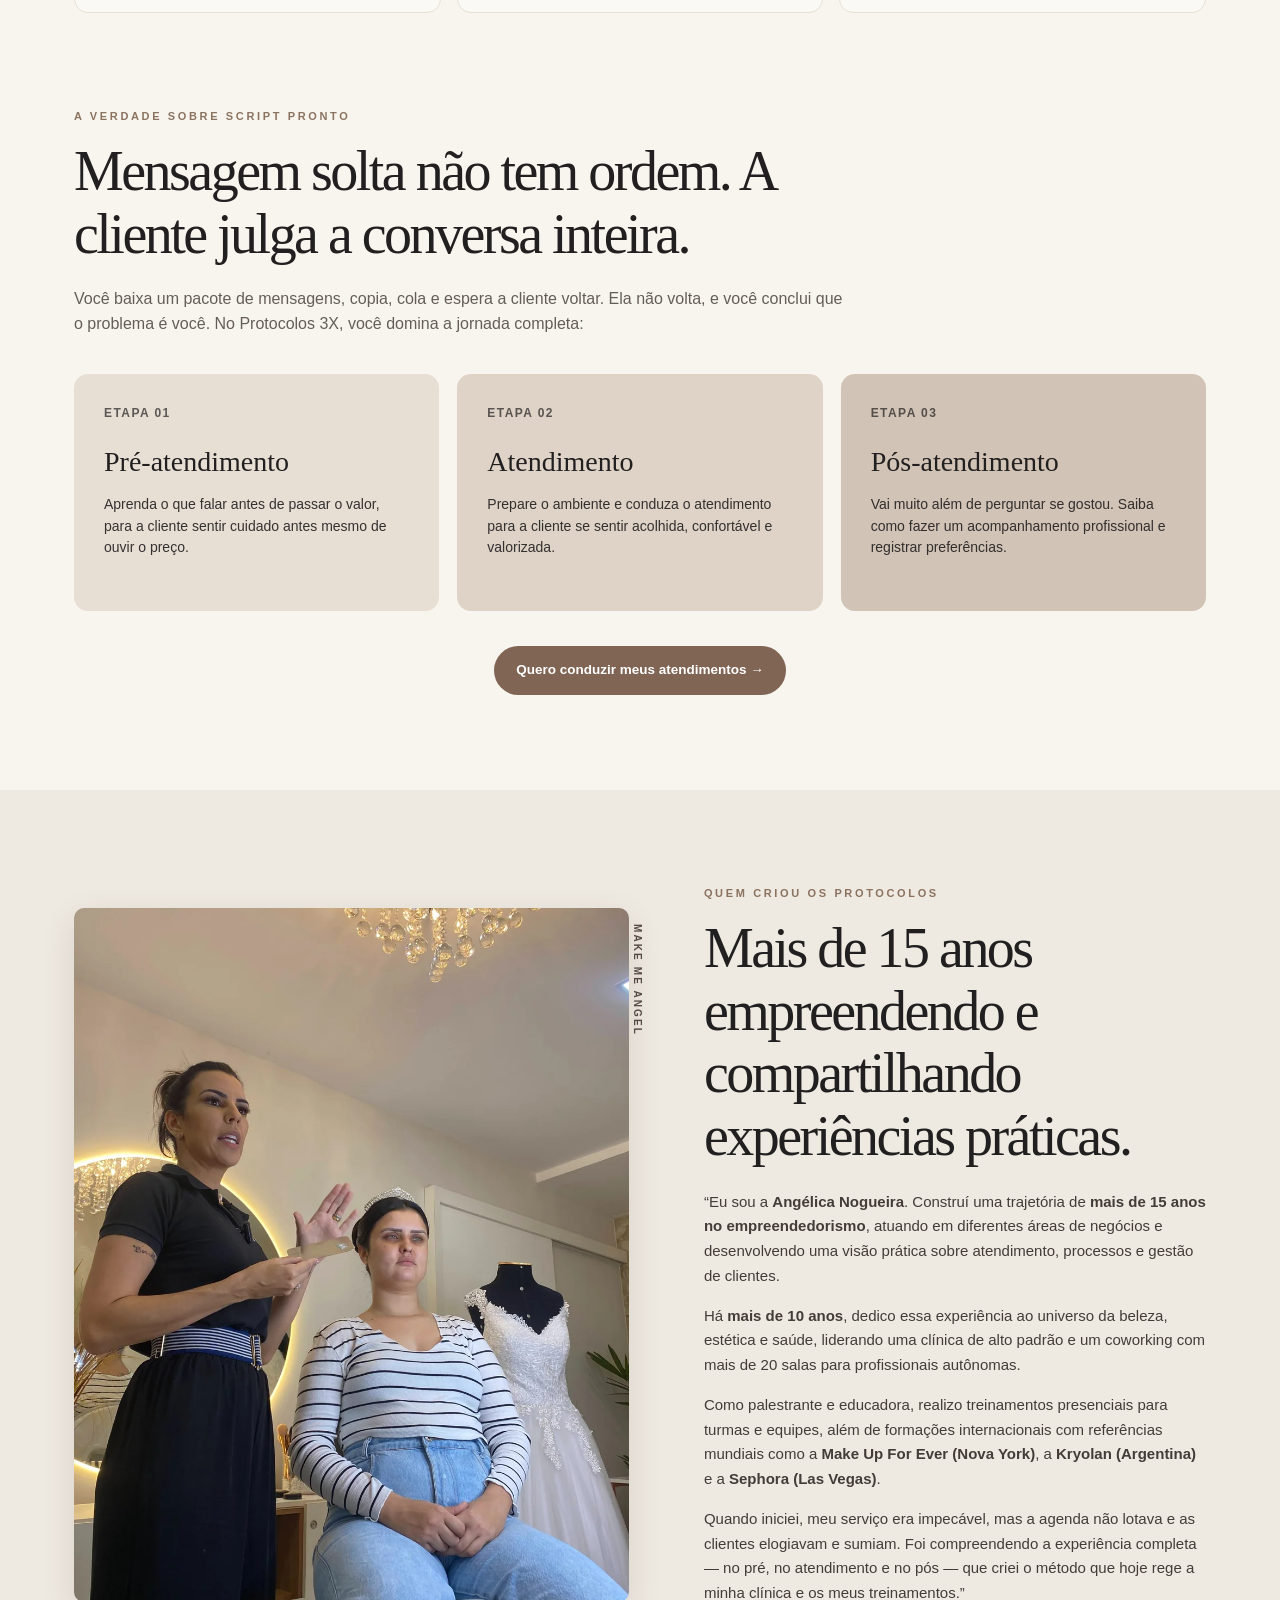
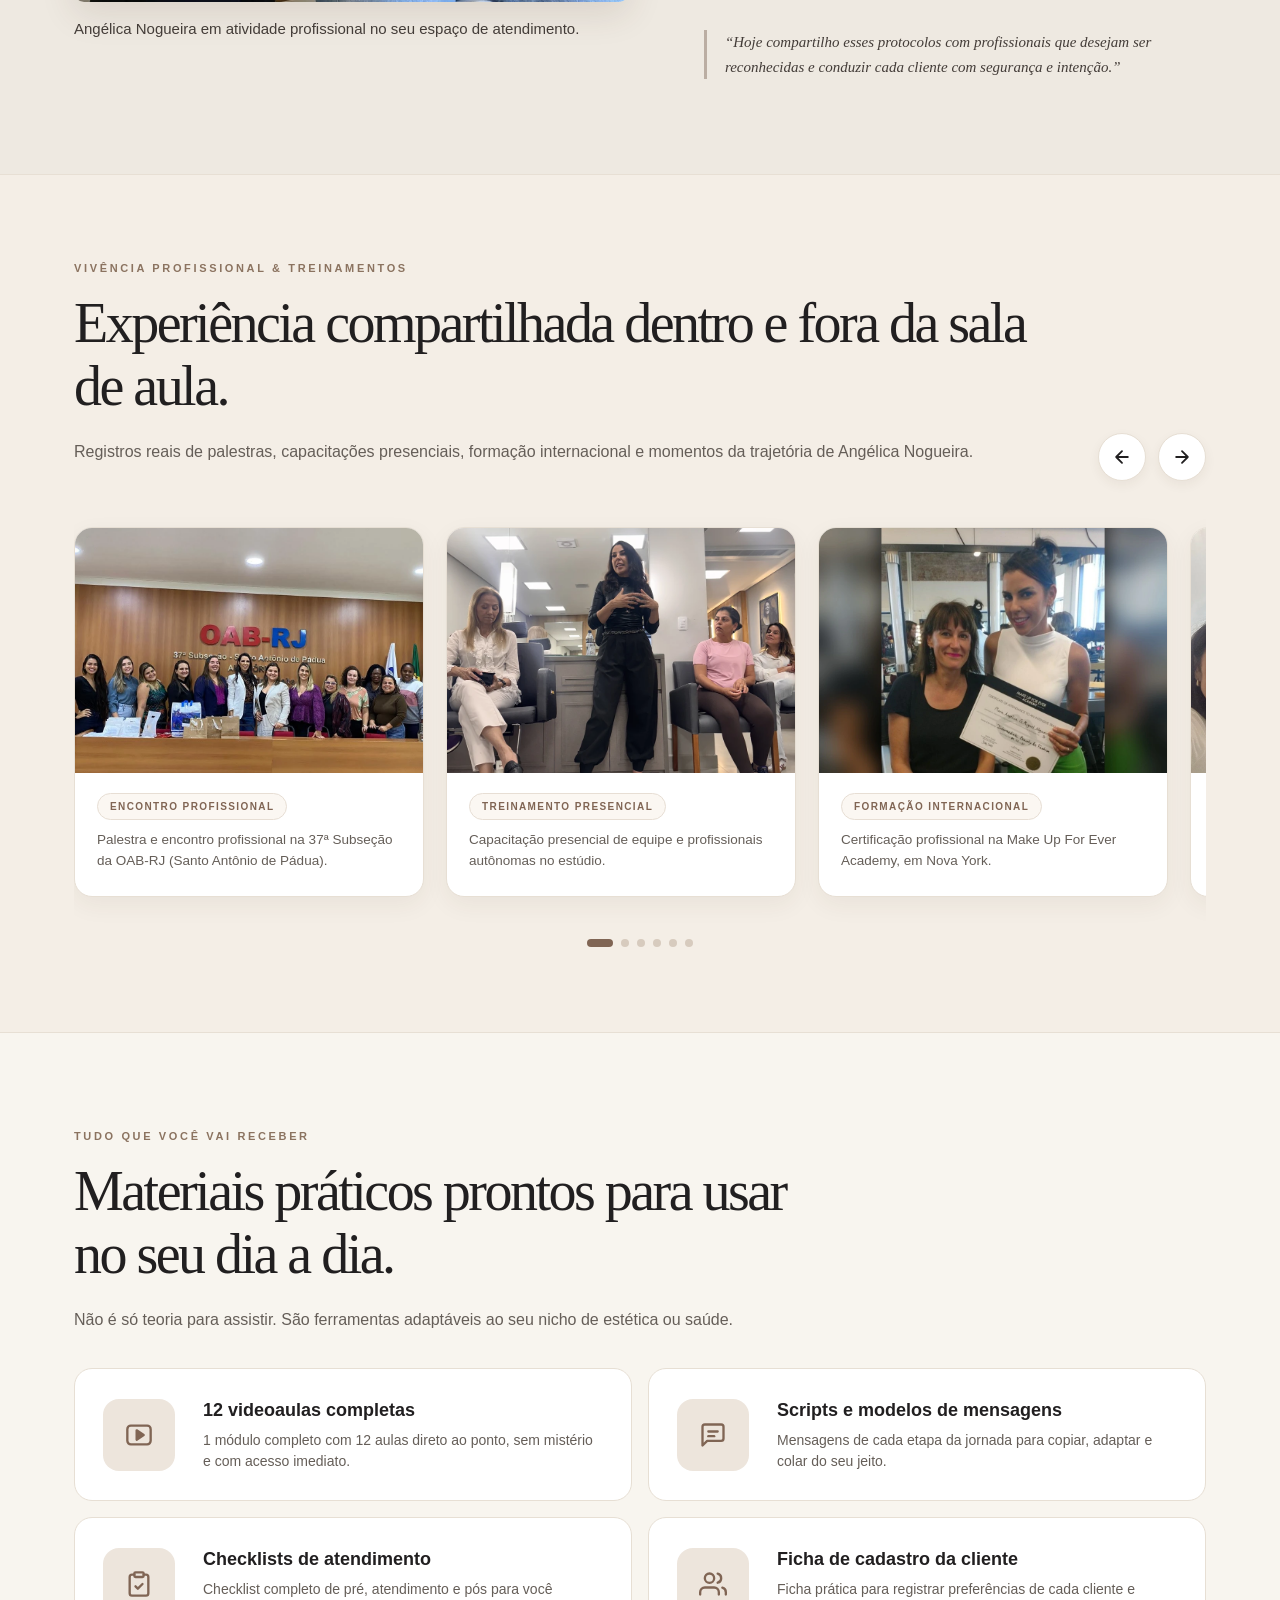
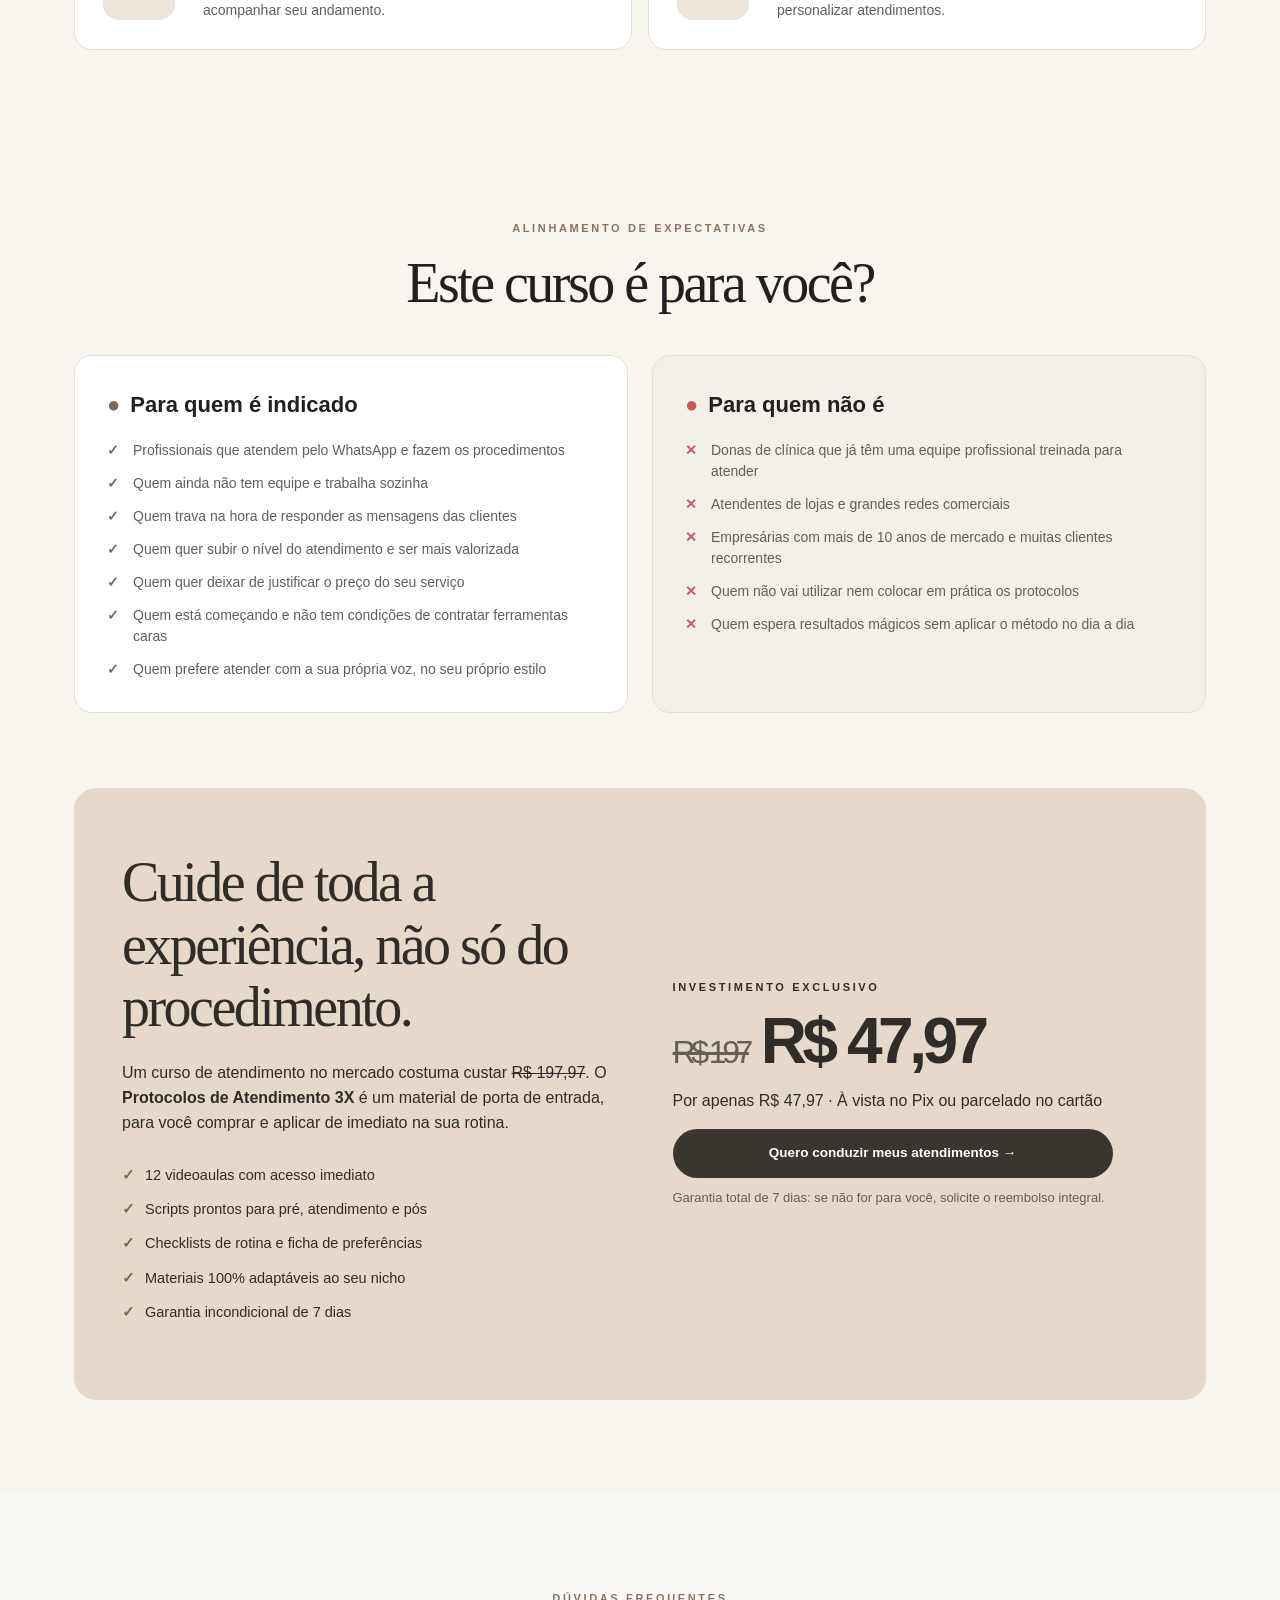
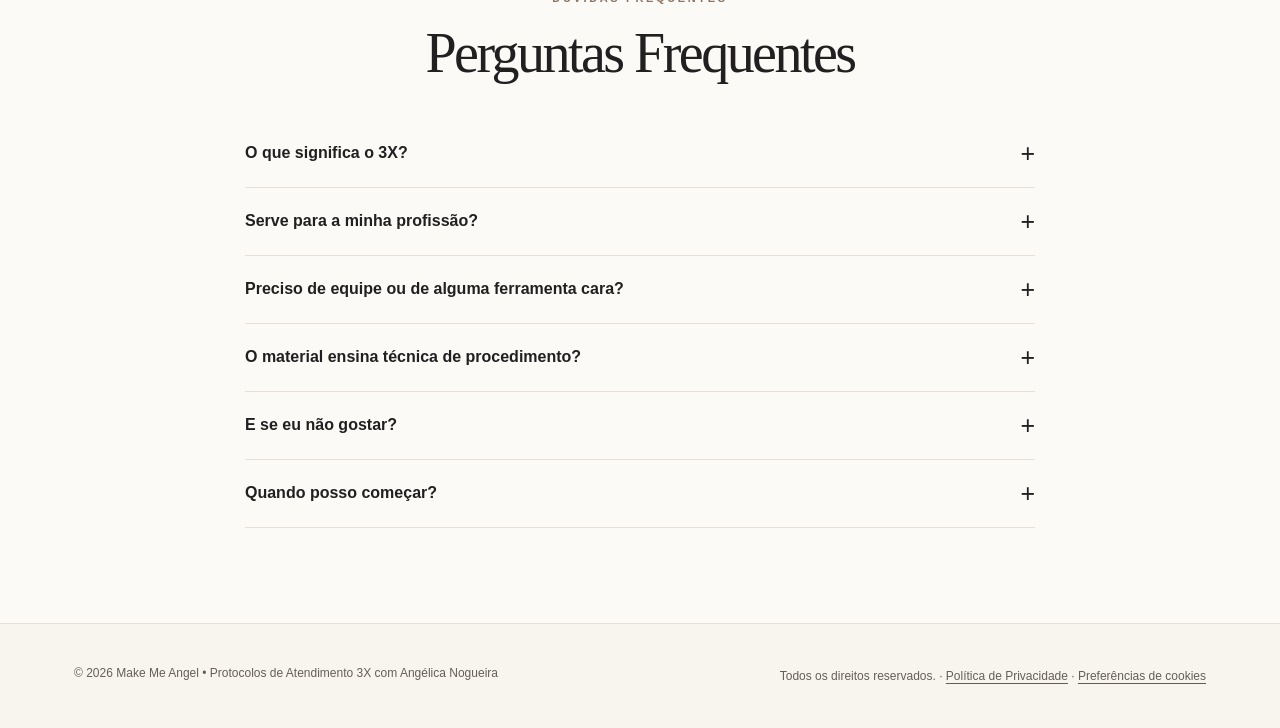
==== commit 275d8348: "fix: initialize Meta Pixel in head with consent and ViewContent" ====
--- a/index.html
+++ b/index.html
@@ -2,6 +2,93 @@
 <html lang="pt-BR">
 <head>
   <meta charset="utf-8">
+  <script id="mma-meta-pixel">
+/* Meta Pixel — inicialização antecipada, sem rastreamento antes do consentimento. */
+(function () {
+  "use strict";
+  if (window.__mmaMetaConsent) return;
+  window.__mmaMetaConsent = true;
+  const PIXEL_ID = "1180097106601724";
+  const KEY = "mma_meta_marketing_consent_v1";
+  let consent = null;
+  let started = false;
+  try {
+    const stored = localStorage.getItem(KEY);
+    if (stored === "granted" || stored === "denied") consent = stored;
+  } catch (_) {}
+  function startPixel() {
+    if (consent !== "granted") return;
+    if (started) {
+      window.fbq("consent", "grant");
+      return;
+    }
+    started = true;
+    if (!window.fbq) {
+      const n = window.fbq = function () {
+        n.callMethod ? n.callMethod.apply(n, arguments) : n.queue.push(arguments);
+      };
+      if (!window._fbq) window._fbq = n;
+      n.push = n;
+      n.loaded = true;
+      n.version = "2.0";
+      n.queue = [];
+      const script = document.createElement("script");
+      script.async = true;
+      script.src = "https://connect.facebook.net/en_US/fbevents.js";
+      document.head.appendChild(script);
+    }
+    window.fbq("consent", "grant");
+    window.fbq("init", PIXEL_ID);
+    window.fbq("trackSingle", PIXEL_ID, "PageView");
+    window.fbq("trackSingle", PIXEL_ID, "ViewContent", {
+      content_name: "Protocolos de Atendimento 3X",
+      content_category: "Curso online"
+    });
+  }
+  // Aceites anteriores são respeitados antes de o corpo da página ser processado.
+  if (consent === "granted") startPixel();
+
+  function bind() {
+    const banner = document.getElementById("mmaCookieBanner");
+    const accept = document.getElementById("mmaCookieAccept");
+    const reject = document.getElementById("mmaCookieReject");
+    const settings = document.getElementById("mmaCookieSettings");
+    if (!banner || !accept || !reject || !settings) return;
+
+    function choose(value) {
+      const previous = consent;
+      consent = value;
+      let saved = false;
+      try { localStorage.setItem(KEY, value); saved = true; } catch (_) {}
+      banner.hidden = true;
+      if (value === "granted") {
+        if (previous !== "granted" || !started) startPixel();
+      } else if (started && previous === "granted") {
+        window.fbq("consent", "revoke");
+        if (saved) location.reload();
+      }
+    }
+    accept.addEventListener("click", () => choose("granted"));
+    reject.addEventListener("click", () => choose("denied"));
+    settings.addEventListener("click", () => {
+      banner.hidden = false;
+      accept.focus();
+    });
+    document.querySelectorAll("a[data-checkout]").forEach(link => {
+      link.addEventListener("click", () => {
+        if (consent === "granted" && started) {
+          window.fbq("trackSingleCustom", PIXEL_ID, "CheckoutClick", {
+            content_name: "Protocolos de Atendimento 3X"
+          });
+        }
+      });
+    });
+    if (consent === null) banner.hidden = false;
+  }
+  if (document.readyState === "loading") document.addEventListener("DOMContentLoaded", bind, { once: true });
+  else bind();
+})();
+  </script>
   <meta name="viewport" content="width=device-width,initial-scale=1">
   <meta name="robots" content="index,follow">
   <link rel="canonical" href="https://mangelicacursosonline.com.br/">
@@ -627,6 +714,15 @@
 .mma-privacy-link{color:inherit;text-decoration:underline;text-underline-offset:3px}
 .mma-privacy-link:focus-visible{outline:3px solid #9b7565;outline-offset:3px}
 .mma-cookie-details a{color:#6d4f43;text-decoration:underline;text-underline-offset:2px}
+.mma-cookie-banner{width:min(960px,calc(100% - 28px));padding:14px 18px}
+.mma-cookie-banner__header{align-items:center;gap:14px}
+.mma-cookie-banner__text a{color:#71513f;text-decoration:underline}
+.mma-cookie-actions button{min-width:104px;border:1px solid #806554}
+.mma-cookie-reject,.mma-cookie-accept{color:#584d44;background:#fffaf5}
+.mma-cookie-actions button:hover{background:#eee5db}
+.mma-cookie-details{margin-top:4px}
+@media(min-width:850px){.mma-cookie-banner__header{flex-wrap:nowrap}}
+@media(max-width:610px){.mma-cookie-banner{padding:12px 14px}.mma-cookie-actions{margin-top:10px}.mma-cookie-actions button{min-width:0;padding:10px 8px}.mma-cookie-banner__text{font-size:13px;line-height:1.4}.mma-cookie-banner__title{font-size:14px}}
   </style>
 </head>
 <body>
@@ -1044,7 +1140,7 @@
     <div class="mma-cookie-banner__header">
       <div>
         <h2 class="mma-cookie-banner__title" id="mmaCookieTitle">Privacidade e cookies</h2>
-        <p class="mma-cookie-banner__text">Com sua permissão, usamos o Pixel da Meta para medir visitas e melhorar nossos anúncios. Você pode recusar sem perder acesso ao site ou ao curso.</p>
+        <p class="mma-cookie-banner__text">Usamos o Pixel da Meta para medir anúncios, somente se você aceitar. Você pode recusar e continuar navegando. <a href="/politica-de-privacidade/">Política de Privacidade</a>.</p>
       </div>
       <div class="mma-cookie-actions">
         <button class="mma-cookie-reject" type="button" id="mmaCookieReject">Recusar</button>
@@ -1053,11 +1149,10 @@
     </div>
     <details class="mma-cookie-details">
       <summary>Como funciona o rastreamento?</summary>
-      <p>Ao aceitar, o Meta Pixel pode registrar sua visita e cliques no botão de compra para medir campanhas publicitárias. Guardamos sua escolha neste navegador. Você pode alterá-la pelo link “Preferências de cookies” no rodapé. Ao seguir para o checkout, a Kiwify poderá aplicar suas próprias regras de privacidade. <a href="/politica-de-privacidade/">Leia a Política de Privacidade.</a></p>
+      <p>Ao aceitar, o Meta Pixel pode registrar a visita, a visualização do conteúdo do curso e cliques no botão de compra para medir campanhas publicitárias. Guardamos sua escolha neste navegador. Você pode alterá-la pelo link “Preferências de cookies” no rodapé. Ao seguir para o checkout, a Kiwify poderá aplicar suas próprias regras de privacidade. <a href="/politica-de-privacidade/">Leia a Política de Privacidade.</a></p>
     </details>
   </section>
   <script src="assets/preview.js" defer></script>
-  <script src="assets/meta-consent.js" defer></script>
   <script>
     // Pure Vanilla Accessible Gallery Carousel Logic
     (function() {
